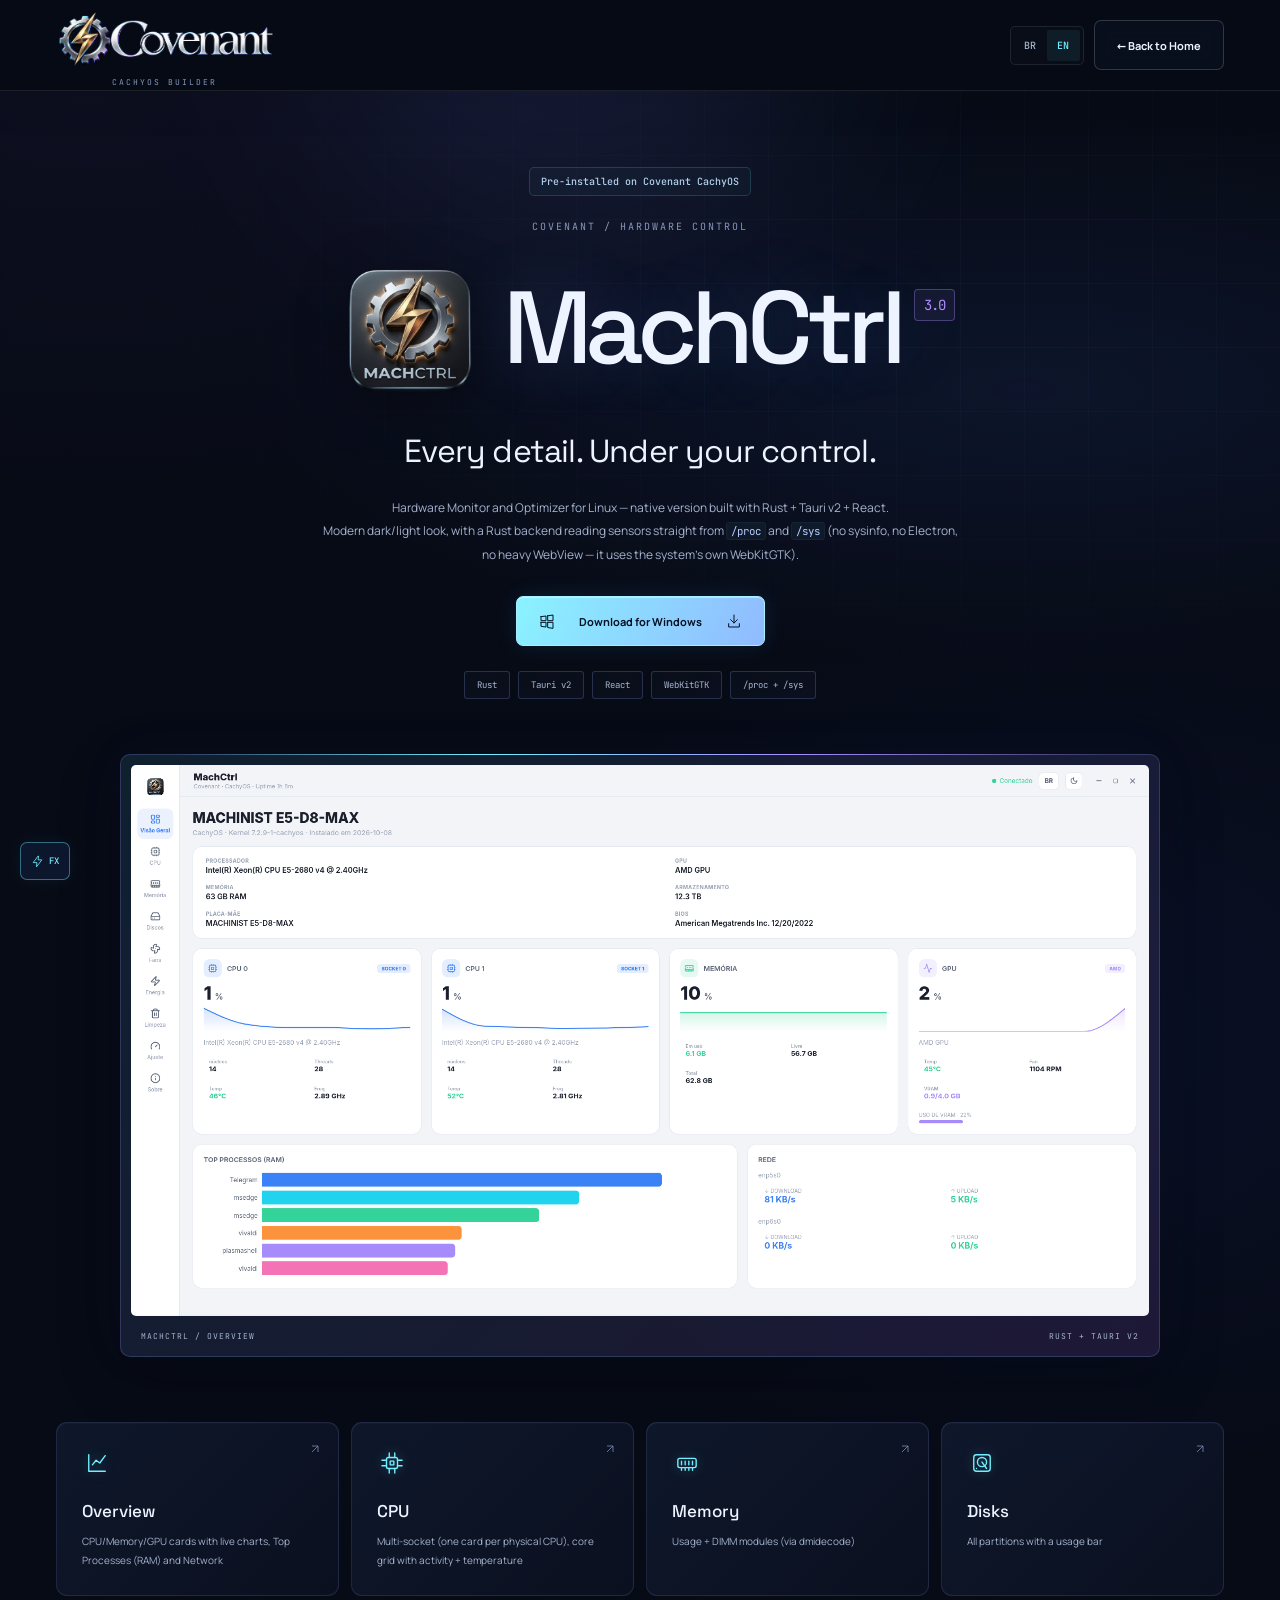
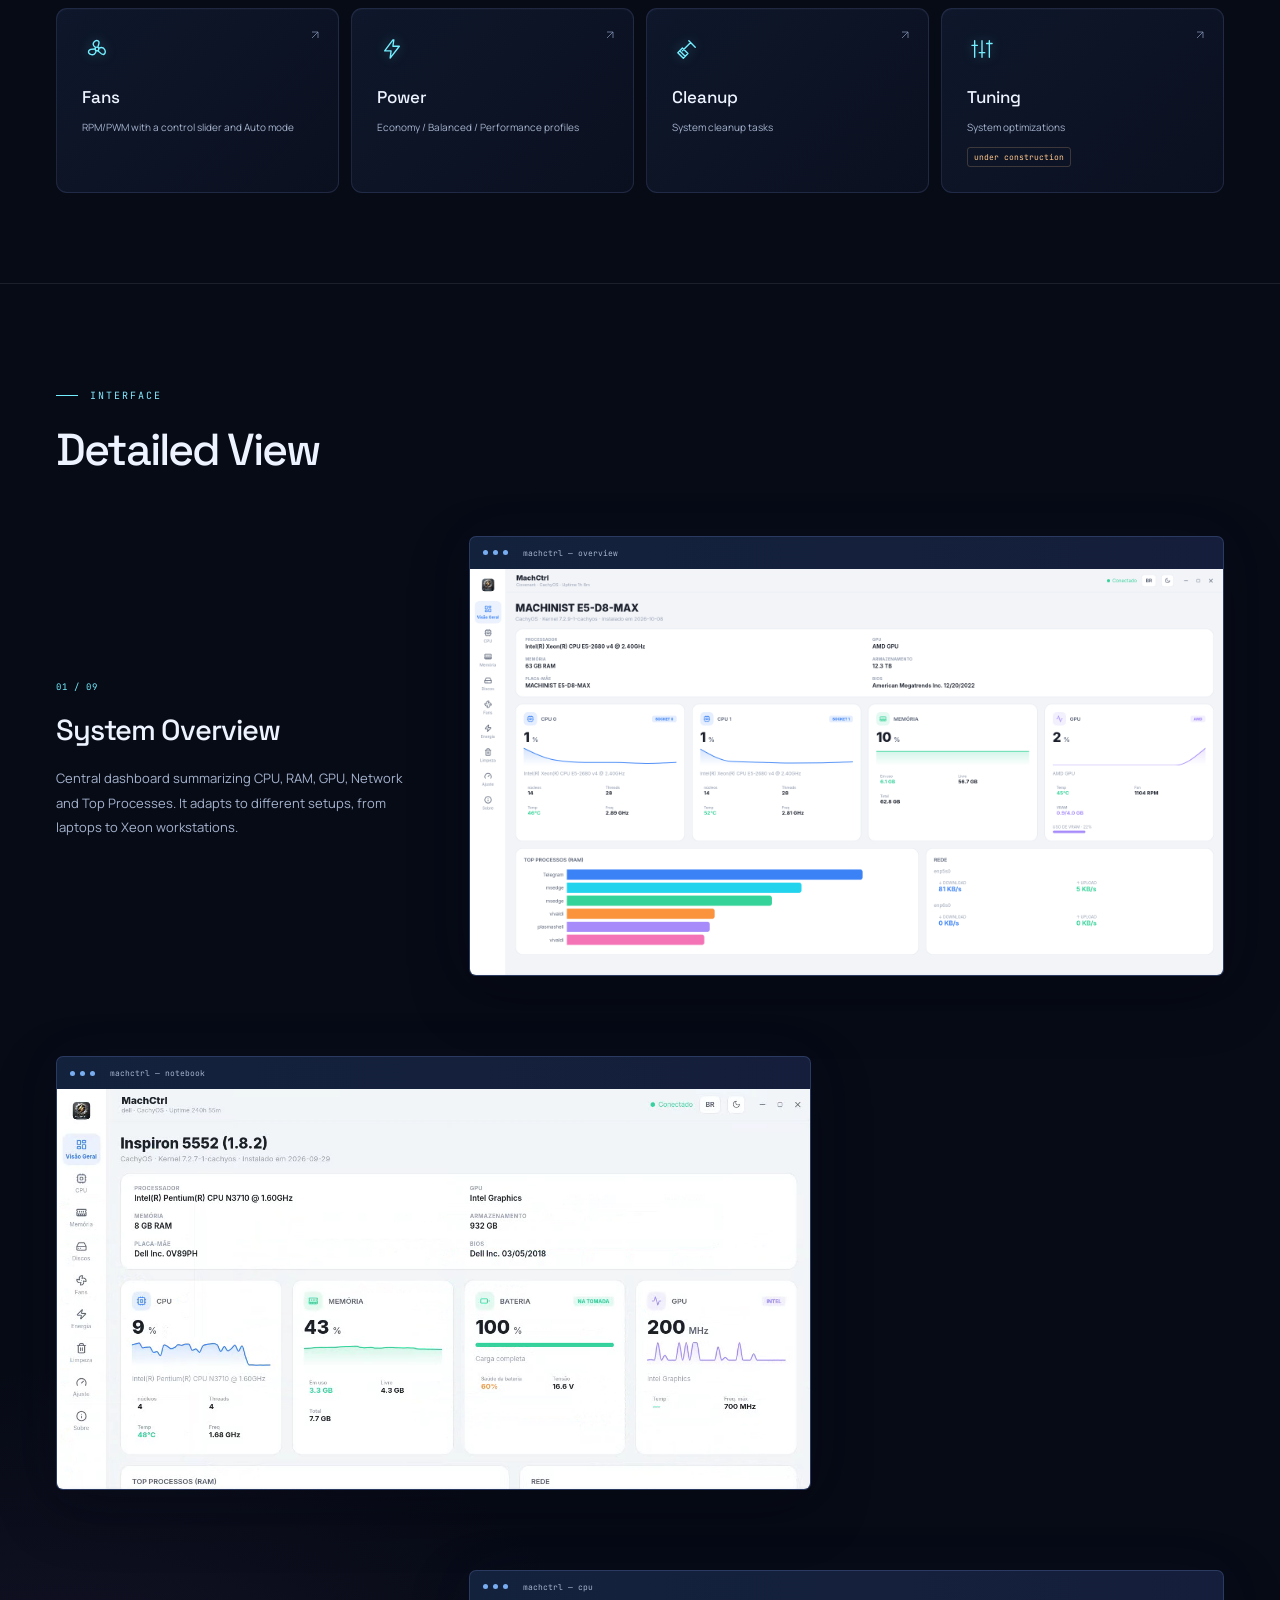
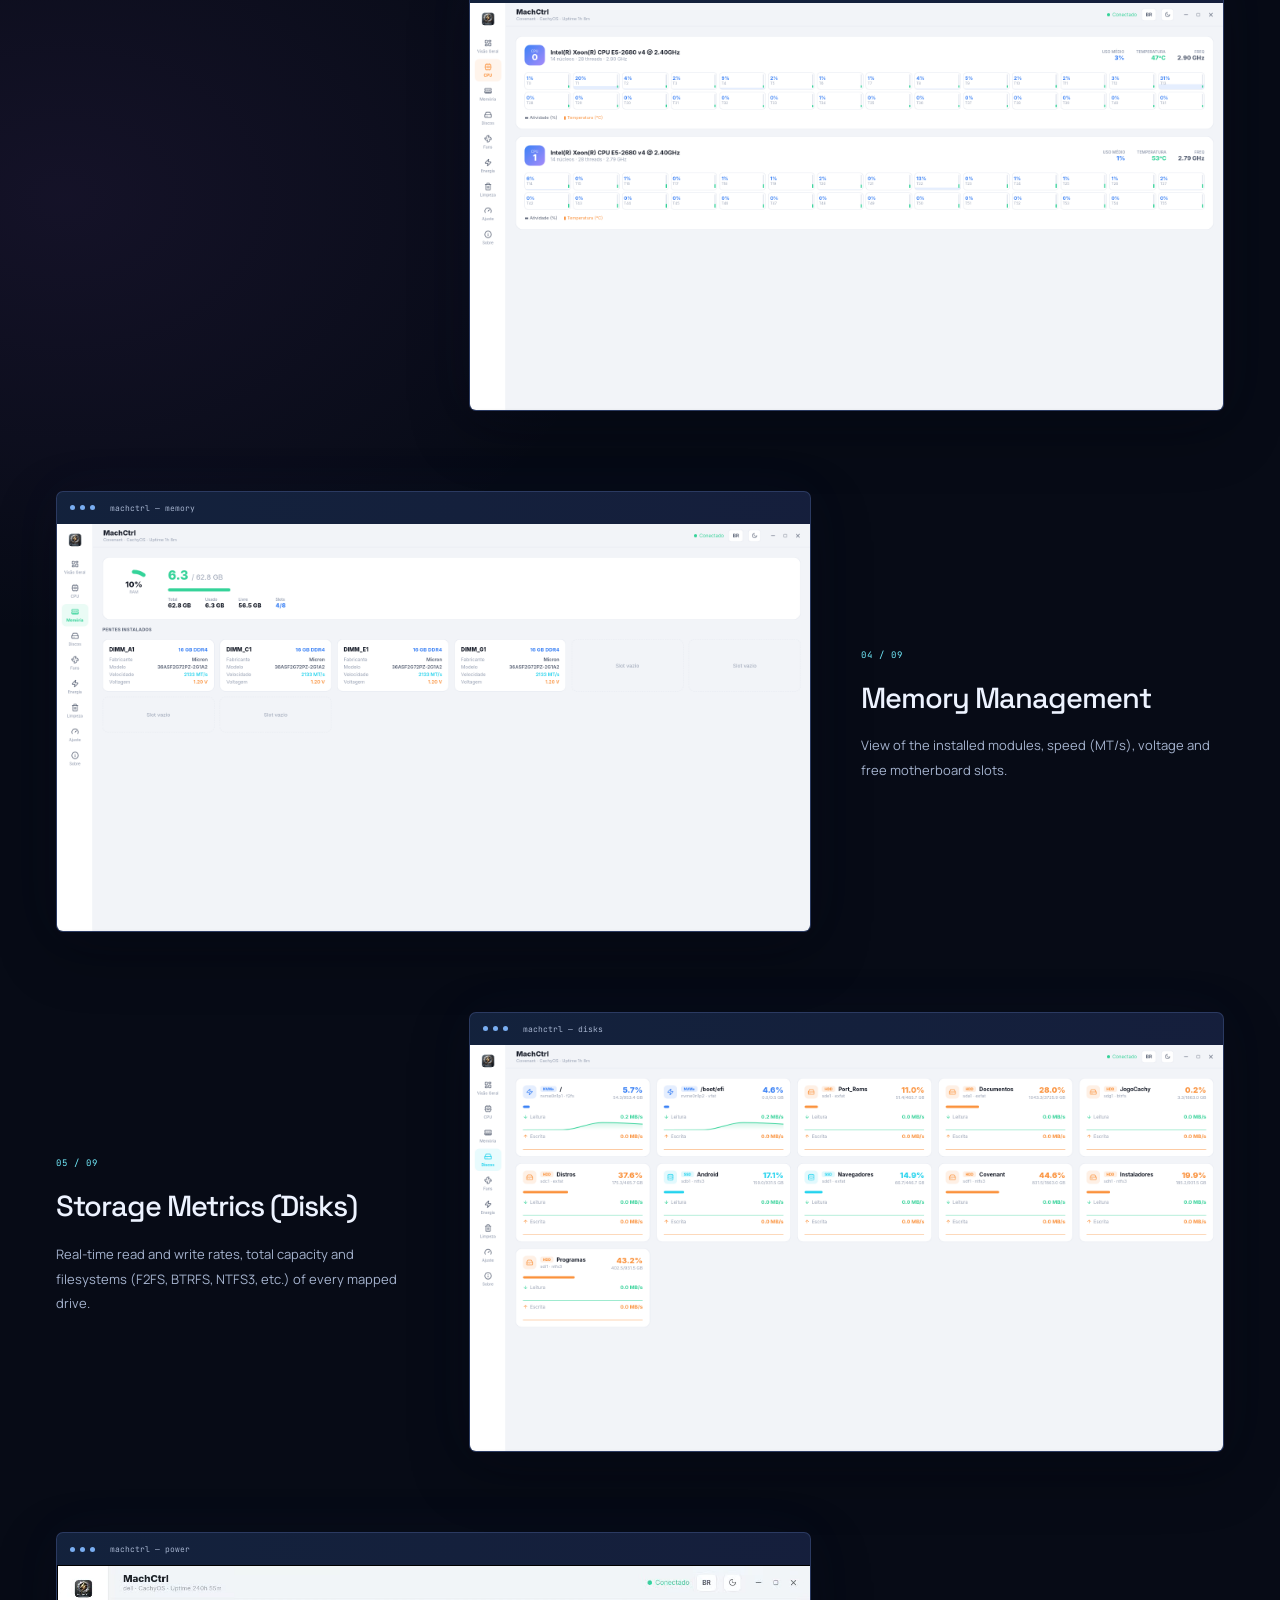
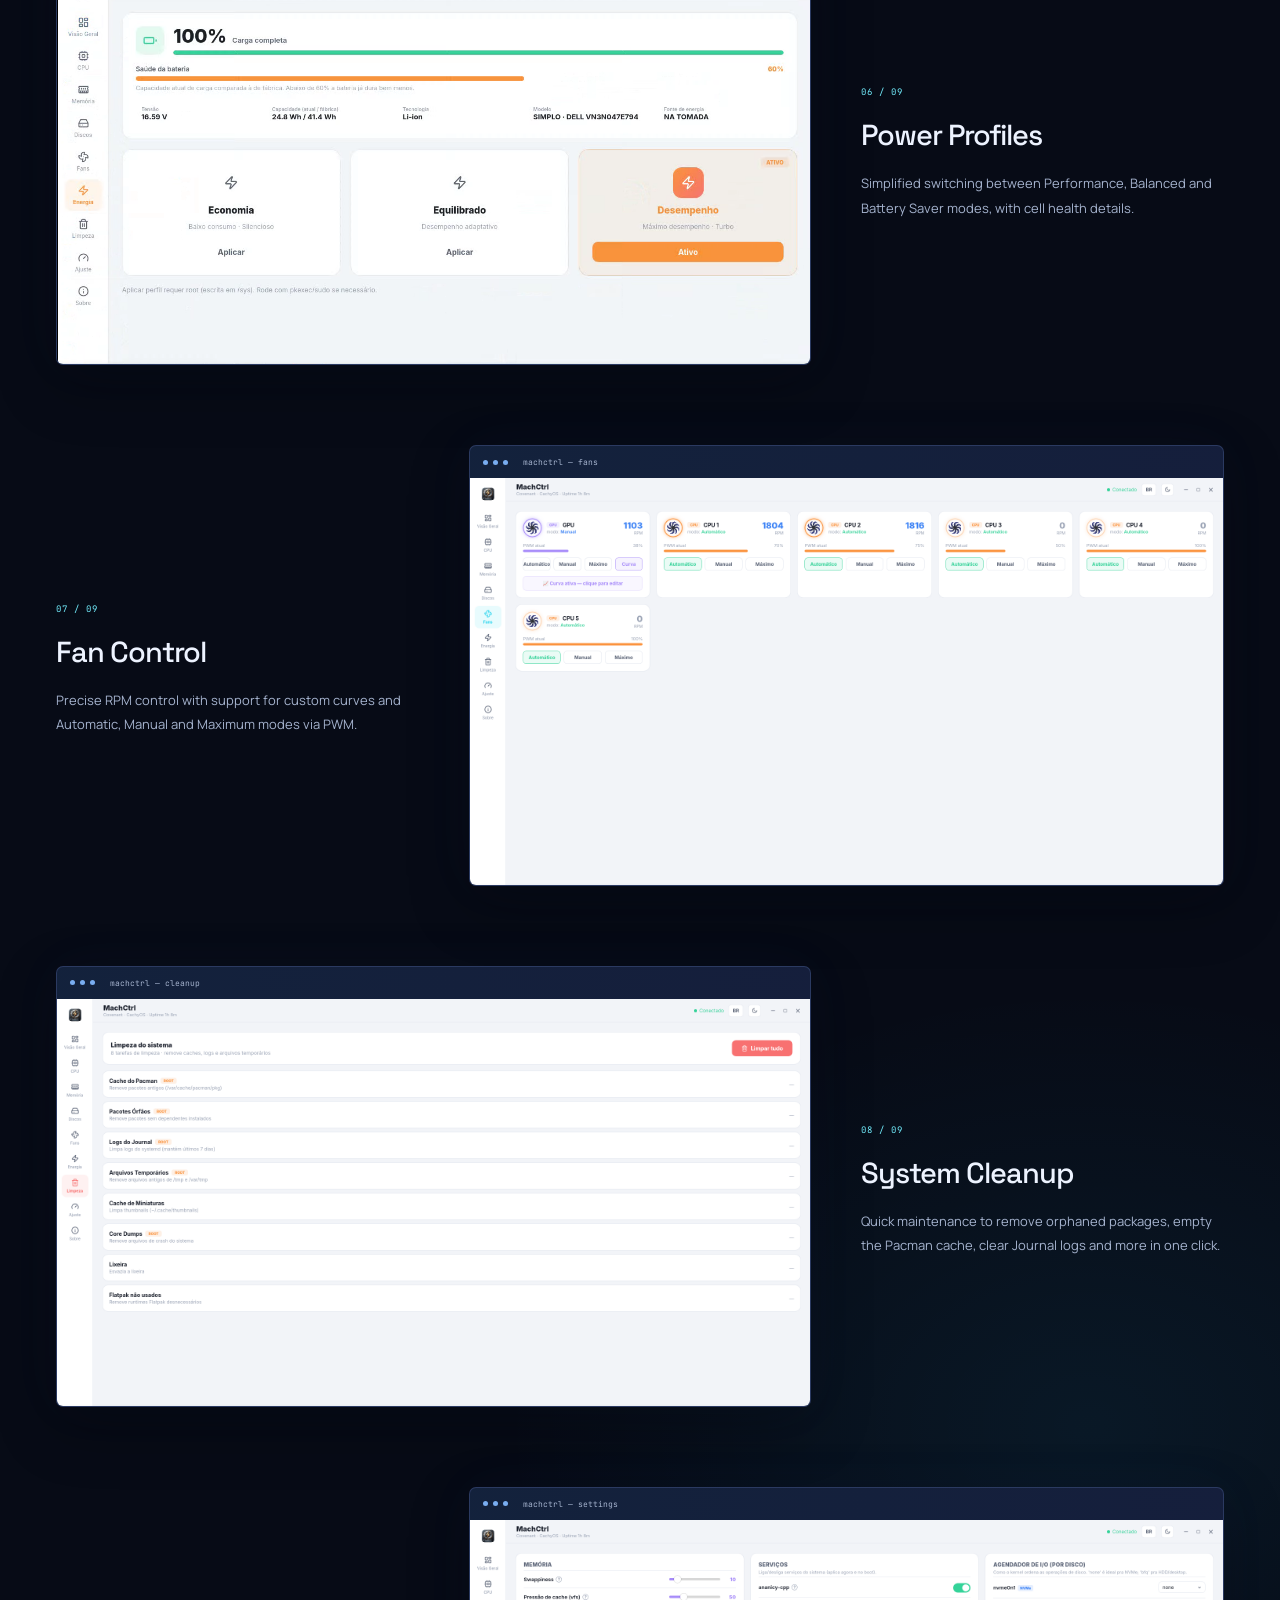
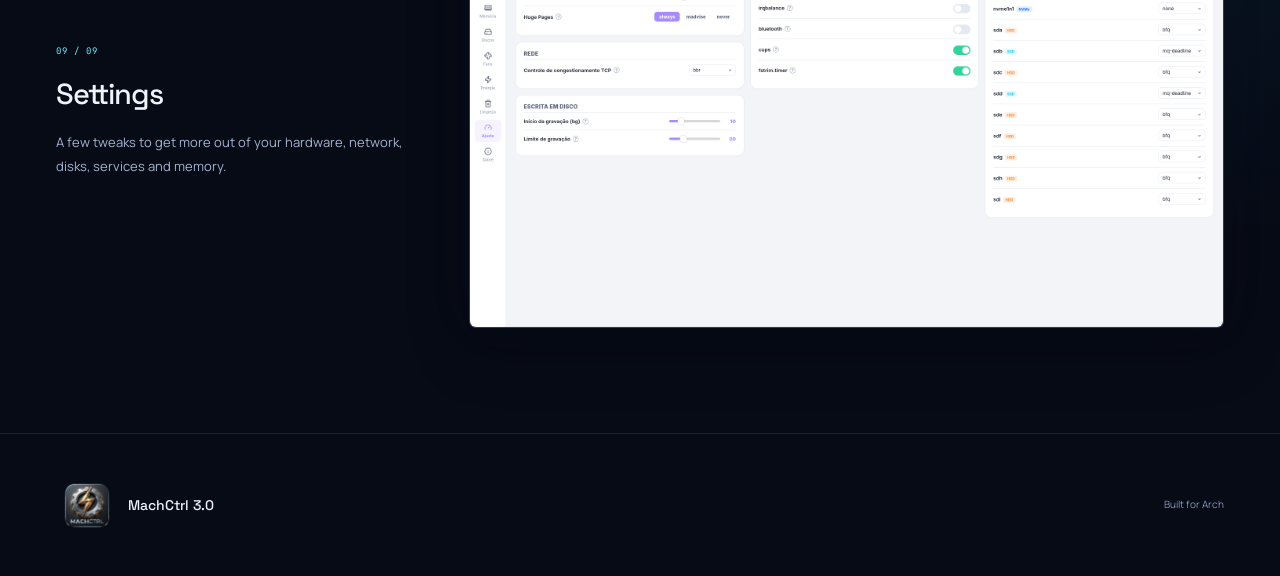
==== machctrl.html @ 0f909f15 "Update machctrl.html" ====
<!DOCTYPE html>
<html lang="pt-BR" data-fx="off">
<head>
  <meta charset="UTF-8" />
  <meta name="viewport" content="width=device-width, initial-scale=1.0" />
  <title>MachCtrl - Detalhes e Prints</title>
  <link rel="icon" type="image/png" href="images/favicon.png" />
  <meta name="theme-color" content="#070b16" />
  <link rel="preload" href="fonts/space-grotesk-latin.woff2" as="font" type="font/woff2" crossorigin />
  <link rel="stylesheet" href="design.css" />
</head>
<body class="page-machctrl">
  <div id="scrollBar"></div>

  <a class="skip-link" href="#main-content" data-i18n="d_skip">Pular para o conteúdo</a>
  <nav id="nav">
    <div class="container nav-inner">
      <a href="index.html" class="logo" aria-label="Covenant CachyOS">
        <span class="brand-name"><img src="images/covenant-machctrl-logo.png" alt="Covenant — MachCtrl" class="brand-wordmark" width="2172" height="724" /><span class="brand-sub">CACHYOS BUILDER</span></span>
      </a>
      <div class="nav-right">
        <div id="langSwitch"></div>
        <a data-i18n="m001" href="index.html" class="btn btn-ghost">← Voltar ao Início</a>
      </div>
    </div>
  </nav>

  <main id="main-content">
  <div class="ambient-mesh" aria-hidden="true"><span></span><span></span><span></span></div>
  <header class="hero">
    <div class="container">
      <div data-i18n="m002" class="badge">Pré-instalado na Covenant CachyOS</div>
      <div class="hero-kicker">COVENANT / HARDWARE CONTROL</div>
      <div class="mach-identity"><img class="mach-hero-logo" src="images/favicon.png" alt="Logo MachCtrl" width="500" height="500" fetchpriority="high" /><h1>MachCtrl<span class="version-tag">3.0</span></h1></div>
      <p class="mach-tagline" data-i18n="d_mach_tagline">Cada detalhe. Sob seu controle.</p>
      <p data-i18n="m004" class="lead">
        Monitor e Otimizador de Hardware para Linux — versão nativa com Rust + Tauri v2 + React.<br>
        Visual dark/light moderno, backend Rust lendo os sensores direto de <code>/proc</code> e <code>/sys</code>
        (sem sysinfo, sem Electron, sem WebView pesado — usa o WebKitGTK do próprio sistema).
      </p>
      <div class="mach-download">
        <a id="windows-download" class="btn btn-primary" href="https://drive.google.com/file/d/1VrSLj9UgYypho7OX537EqjlwuMsZXaGD/view?usp=sharing" target="_blank" rel="noopener noreferrer">
          <svg class="line-icon" viewBox="0 0 24 24" aria-hidden="true"><path d="M3 5.5 10.5 4.5v7H3v-6Zm10-1.3L21 3v8.5h-8V4.2ZM3 14h7.5v7L3 20v-6Zm10 0h8v9l-8-1.2V14Z"/></svg>
          <span data-i18n="m_windows_download">Download para Windows</span>
          <svg class="line-icon" viewBox="0 0 24 24" aria-hidden="true"><path d="M12 3v12m-5-5 5 5 5-5M4 16v5h16v-5"/></svg>
        </a>
      </div>
      <div class="tech-row">
        <span class="tech-chip">Rust</span>
        <span class="tech-chip">Tauri v2</span>
        <span class="tech-chip">React</span>
        <span class="tech-chip">WebKitGTK</span>
        <span class="tech-chip">/proc + /sys</span>
      </div>
    </div>
  </header>

  <div class="container mach-preview"><a href="#g1"><img src="images/Captura_de_tela_20261010_111819.png" alt="Dashboard MachCtrl: CPU, memória, GPU e processos" width="1920" height="1038" fetchpriority="high" /></a><div class="preview-caption"><span>MACHCTRL / OVERVIEW</span><span>RUST + TAURI V2</span></div></div>

  <!-- Recursos -->
  <div class="features">
    <div class="container">
      <div class="feat-grid">
        <a href="#g1" class="feat reveal-up"><span class="feat-ico">🧭</span><h3 data-i18n="m005">Visão Geral</h3><p data-i18n="m006">Cards de CPU/Memória/GPU com gráficos ao vivo, Top Processos (RAM) e Rede</p></a>
        <a href="#g3" class="feat reveal-up delay-1"><span class="feat-ico">🧠</span><h3 data-i18n="m007">CPU</h3><p data-i18n="m008">Multi-socket (um card por CPU física), grid de núcleos com atividade + temperatura</p></a>
        <a href="#g4" class="feat reveal-up delay-2"><span class="feat-ico">🧩</span><h3 data-i18n="m009">Memória</h3><p data-i18n="m010">Uso + pentes DIMM (via dmidecode)</p></a>
        <a href="#g5" class="feat reveal-up delay-3"><span class="feat-ico">💽</span><h3 data-i18n="m011">Discos</h3><p data-i18n="m012">Todas as partições com barra de uso</p></a>
        <a href="#g7" class="feat reveal-up"><span class="feat-ico">🌀</span><h3 data-i18n="m013">Fans</h3><p data-i18n="m014">RPM/PWM com slider de controle e modo Auto</p></a>
        <a href="#g6" class="feat reveal-up delay-1"><span class="feat-ico">🔋</span><h3 data-i18n="m015">Energia</h3><p data-i18n="m016">Perfis Economia / Equilibrado / Desempenho</p></a>
        <a href="#g8" class="feat reveal-up delay-2"><span class="feat-ico">🧹</span><h3 data-i18n="m017">Limpeza</h3><p data-i18n="m018">Tarefas de limpeza do sistema</p></a>
        <a href="#g9" class="feat reveal-up delay-3"><span class="feat-ico">🛠️</span><h3 data-i18n="m019">Ajuste</h3><p data-i18n="m020">Otimizações do sistema</p><span data-i18n="m021" class="soon">em construção</span></a>
      </div>
    </div>
  </div>

  <section>
    <div class="container">
      <div class="section-head">
        <div data-i18n="m022" class="section-label reveal-up">Interface</div>
        <h2 data-i18n="m023" class="section-title reveal-up delay-1">Visão Detalhada</h2>
      </div>

      <div class="gallery-grid">

        <div class="gallery-item" id="g1">
          <div class="g-text reveal-up">
            <span class="g-num">01 / 09</span>
            <h3 data-i18n="m024">Visão Geral do Sistema</h3>
            <p data-i18n="m025">Dashboard central com resumo da CPU, RAM, GPU, Rede e Top Processos. Ajusta-se perfeitamente a diferentes setups, desde notebooks até estações Xeon.</p>
          </div>
          <div class="win reveal-up delay-1" data-title="Visão Geral do Sistema">
            <div data-i18n="m026" class="win-bar"><i></i><i></i><i></i><span class="win-title">machctrl — overview</span></div>
            <div class="win-body"><img src="images/Captura_de_tela_20261010_111819.png" alt="Visão Geral - Xeon" loading="lazy" /></div>
          </div>
        </div>

        <div class="gallery-item" id="g2">
          <div class="g-text reveal-up">
            <span class="g-num">02 / 09</span>
            <h3 data-i18n="m027">Dashboard Alternativo (Notebook)</h3>
            <p data-i18n="m028">Visão geral detalhando o estado da bateria, tensão e frequências de setups mais focados em eficiência.</p>
          </div>
          <div class="win reveal-up delay-1" data-title="Dashboard Alternativo (Notebook)">
            <div data-i18n="m029" class="win-bar"><i></i><i></i><i></i><span class="win-title">machctrl — notebook</span></div>
            <div class="win-body"><img src="images/Captura_de_tela_20261010_111739.png" alt="Visão Geral - Inspiron" loading="lazy" /></div>
          </div>
        </div>

        <div class="gallery-item" id="g3">
          <div class="g-text reveal-up">
            <span class="g-num">03 / 09</span>
            <h3 data-i18n="m030">Monitoramento de CPU Avançado</h3>
            <p data-i18n="m031">Acompanhamento individual de uso, temperatura e frequência de cada thread e núcleo do processador.</p>
          </div>
          <div class="win reveal-up delay-1" data-title="Monitoramento de CPU Avançado">
            <div data-i18n="m032" class="win-bar"><i></i><i></i><i></i><span class="win-title">machctrl — cpu</span></div>
            <div class="win-body"><img src="images/Captura_de_tela_20261010_111829.png" alt="Monitoramento de CPU" loading="lazy" /></div>
          </div>
        </div>

        <div class="gallery-item" id="g4">
          <div class="g-text reveal-up">
            <span class="g-num">04 / 09</span>
            <h3 data-i18n="m033">Gestão de Memória</h3>
            <p data-i18n="m034">Visualização dos pentes instalados, velocidade (MT/s), voltagem e slots disponíveis na placa-mãe.</p>
          </div>
          <div class="win reveal-up delay-1" data-title="Gestão de Memória">
            <div data-i18n="m035" class="win-bar"><i></i><i></i><i></i><span class="win-title">machctrl — memória</span></div>
            <div class="win-body"><img src="images/Captura_de_tela_20261010_111840.png" alt="Gestão de Memória" loading="lazy" /></div>
          </div>
        </div>

        <div class="gallery-item" id="g5">
          <div class="g-text reveal-up">
            <span class="g-num">05 / 09</span>
            <h3 data-i18n="m036">Métricas de Armazenamento (Discos)</h3>
            <p data-i18n="m037">Taxa de leitura e escrita em tempo real, capacidade total e sistemas de arquivos (F2FS, BTRFS, NTFS3, etc.) de todas as unidades mapeadas.</p>
          </div>
          <div class="win reveal-up delay-1" data-title="Métricas de Armazenamento (Discos)">
            <div data-i18n="m038" class="win-bar"><i></i><i></i><i></i><span class="win-title">machctrl — discos</span></div>
            <div class="win-body"><img src="images/Captura_de_tela_20261010_111849.png" alt="Métricas de Discos" loading="lazy" /></div>
          </div>
        </div>

        <div class="gallery-item" id="g6">
          <div class="g-text reveal-up">
            <span class="g-num">06 / 09</span>
            <h3 data-i18n="m039">Perfis de Energia</h3>
            <p data-i18n="m040">Ajuste simplificado para os modos de Desempenho, Equilibrado e Economia de Bateria com detalhamento de saúde das células.</p>
          </div>
          <div class="win reveal-up delay-1" data-title="Perfis de Energia">
            <div data-i18n="m041" class="win-bar"><i></i><i></i><i></i><span class="win-title">machctrl — energia</span></div>
            <div class="win-body"><img src="images/Captura_de_tela_20261010_111756.png" alt="Perfis de Energia" loading="lazy" /></div>
          </div>
        </div>

        <div class="gallery-item" id="g7">
          <div class="g-text reveal-up">
            <span class="g-num">07 / 09</span>
            <h3 data-i18n="m042">Controle de Ventoinhas (Fans)</h3>
            <p data-i18n="m043">Controle preciso de RPM com suporte a curvas customizadas e modos Automático, Manual e Máximo via PWM.</p>
          </div>
          <div class="win reveal-up delay-1" data-title="Controle de Ventoinhas (Fans)">
            <div data-i18n="m044" class="win-bar"><i></i><i></i><i></i><span class="win-title">machctrl — fans</span></div>
            <div class="win-body"><img src="images/Captura_de_tela_20261010_111856.png" alt="Controle de Ventoinhas" loading="lazy" /></div>
          </div>
        </div>

        <div class="gallery-item" id="g8">
          <div class="g-text reveal-up">
            <span class="g-num">08 / 09</span>
            <h3 data-i18n="m045">Limpeza do Sistema</h3>
            <p data-i18n="m046">Manutenção ágil para remover pacotes órfãos, esvaziar cache do Pacman, limpar logs do Journal e muito mais em um clique.</p>
          </div>
          <div class="win reveal-up delay-1" data-title="Limpeza do Sistema">
            <div data-i18n="m047" class="win-bar"><i></i><i></i><i></i><span class="win-title">machctrl — limpeza</span></div>
            <div class="win-body"><img src="images/Captura_de_tela_20261010_111907.png" alt="Limpeza do Sistema" loading="lazy" /></div>
          </div>
        </div>

        <div class="gallery-item" id="g9">
          <div class="g-text reveal-up">
            <span class="g-num">09 / 09</span>
            <h3 data-i18n="m048">Ajustes</h3>
            <p data-i18n="m049">Alguns ajustes para melhor aproveitar seu hardware, rede, discos, serviços e memoria.</p>
          </div>
          <div class="win reveal-up delay-1" data-title="Ajustes">
            <div data-i18n="m050" class="win-bar"><i></i><i></i><i></i><span class="win-title">machctrl — ajustes</span></div>
            <div class="win-body"><img src="images/Captura_de_tela_20261010_111914.png" alt="Ajustes" loading="lazy" /></div>
          </div>
        </div>

      </div>
    </div>
  </section>

  </main>
  <footer>
    <div class="container">
      <a class="footer-brand footer-machctrl" href="machctrl.html"><img src="images/favicon.png" alt="Logo MachCtrl" width="500" height="500" loading="lazy" /><span>MachCtrl 3.0</span></a>
      <span data-i18n="m052">Desenvolvido para Arch</span>
    </div>
  </footer>

  <!-- Lightbox -->
  <div id="lightbox" role="dialog" aria-modal="true" aria-label="Imagem ampliada">
    <button class="lb-btn" id="lbClose" aria-label="Fechar">✕</button>
    <button class="lb-btn" id="lbPrev" aria-label="Anterior">‹</button>
    <img id="lbImg" alt="" />
    <button class="lb-btn" id="lbNext" aria-label="Próxima">›</button>
    <div id="lbCap"></div>
  </div>

  <button id="toTop" aria-label="Voltar ao topo">↑</button>

  <script src="i18n.js"></script>
  <button class="fx-toggle" id="fxToggle" type="button" aria-pressed="false" aria-label="Efeitos visuais" title="Efeitos visuais"><svg viewBox="0 0 24 24" aria-hidden="true"><path d="m13 2-9 12h7l-1 8L20 9h-7l1-7Z"/></svg><span>FX</span></button>
  <script src="site.js"></script>
  <script src="effects.js"></script>
</body>
</html>
---- design.css ----
/* Covenant — a shared visual system for the builder and MachCtrl.
   Fonts are served locally under the SIL Open Font License (see fonts/). */
@font-face { font-family: 'Manrope'; font-style: normal; font-weight: 200 800; font-display: swap; src: url('fonts/manrope-latin.woff2') format('woff2'); }
@font-face { font-family: 'Space Grotesk'; font-style: normal; font-weight: 300 700; font-display: swap; src: url('fonts/space-grotesk-latin.woff2') format('woff2'); }
@font-face { font-family: 'JetBrains Mono'; font-style: normal; font-weight: 100 800; font-display: swap; src: url('fonts/jetbrains-mono-latin.woff2') format('woff2'); }
:root {
  color-scheme: dark;
  --bg: #070b16;
  --bg-elevated: #10182c;
  --bg-card: #10182b;
  --bg-card-hover: #17223b;
  --text: #edf3ff;
  --text-muted: #a5b3ce;
  --text-dim: #8496b9;
  --border: #ffffff16;
  --border-strong: #ffffff2b;
  --accent: #73efff;
  --accent-2: #73efff;
  --accent-soft: #73efff10;
  --cyan: #b49aff;
  --green: #73efff;
  --red: #ff9bc9;
  --orange: #ffc58a;
  --font: 'Manrope', system-ui, -apple-system, sans-serif;
  --display: 'Space Grotesk', var(--font);
  --mono: 'JetBrains Mono', ui-monospace, monospace;
  --ease: cubic-bezier(.2,.7,.2,1);
}
*, *::before, *::after { box-sizing: border-box; }
* { margin: 0; padding: 0; }
[hidden] { display: none !important; }
html { scroll-behavior: smooth; scroll-padding-top: 110px; scrollbar-color: #3a5a88 var(--bg); }
body { background: var(--bg); color: var(--text); font: 400 15px/1.7 var(--font); -webkit-font-smoothing: antialiased; }
::selection { background: var(--accent); color: var(--bg); }
a { color: inherit; }
button { font: inherit; cursor: pointer; }
button, a { -webkit-tap-highlight-color: transparent; }
button:focus-visible, a:focus-visible, [tabindex]:focus-visible { outline: 2px solid var(--accent); outline-offset: 6px; }
img { max-width: 100%; height: auto; }
.container { width: min(1280px, calc(100% - 112px)); margin-inline: auto; }
.skip-link { position: fixed; top: -100px; left: 20px; z-index: 500; padding: 12px 22px; background: var(--accent); color: var(--bg); border-radius: 6px; }
.skip-link:focus { top: 14px; }
#scrollBar { position: fixed; inset: 0 0 auto; height: 2px; background: var(--accent); z-index: 400; transform: scaleX(0); transform-origin: left; }
nav { position: sticky; top: 0; z-index: 200; background: #070b16ed; backdrop-filter: blur(20px); border-bottom: 1px solid var(--border); }
.nav-inner { height: 90px; display: flex; align-items: center; justify-content: space-between; gap: 25px; }
.logo { display: inline-flex; align-items: center; gap: 12px; text-decoration: none; flex-shrink: 0; }
.brand-name { display: block; width: 220px; line-height: 1; }
.brand-wordmark { display: block; width: 100%; height: auto; }
.brand-sub { display: block; font-family: var(--mono); font-size: 8px; color: var(--text-dim); letter-spacing: 2px; margin-top: 1px; padding-left: 56px; }
.nav-links { display: flex; list-style: none; align-items: center; gap: 24px; }
.nav-links a { color: var(--text-muted); font-size: 12px; font-weight: 600; text-decoration: none; transition: color .2s; }
.nav-links a:hover, .nav-links a.active { color: var(--accent); }
.nav-right { display: flex; gap: 18px; align-items: center; }
.nav-toggle { display: none; width: 42px; height: 42px; background: none; color: var(--text); border: 1px solid var(--border-strong); border-radius: 5px; }
/* Higher specificity keeps the language switch consistent with the shared theme. */
#langSwitch .lang { background: #ffffff04; border: 1px solid var(--border); border-radius: 5px; padding: 3px; backdrop-filter: none; }
#langSwitch .lang button { padding: 9px 10px; font: 500 10px var(--mono); border-radius: 3px; letter-spacing: .05em; color: var(--text-muted); }
#langSwitch .lang button[aria-pressed=true] { color: var(--accent); }
#langSwitch .lang-glider { border-radius: 2px; background: #73efff12; box-shadow: none; }
.hero { position: relative; overflow: hidden; padding: 64px 0 0; }
.hero-layout { display: grid; grid-template-columns: 1.1fr 1fr; gap: 20px; align-items: center; }
.hero-copy { position: relative; z-index: 2; padding-bottom: 40px; }
.hero-kicker { display: flex; align-items: center; gap: 12px; color: var(--text-dim); font: 400 10px var(--mono); letter-spacing: 2px; margin-bottom: 26px; }
.kicker-line { height: 1px; width: 29px; background: var(--accent); }
.badge { display: inline-flex; align-items: center; gap: 8px; color: var(--text-muted); font: 500 10px var(--mono); margin-bottom: 24px; }
.badge-dot, .micro-dot { display: inline-block; width: 5px; height: 5px; background: var(--accent); border-radius: 50%; flex-shrink: 0; }
.hero h1 { font: 500 clamp(54px, 5.9vw, 86px)/1.035 var(--display); letter-spacing: -.065em; margin-bottom: 30px; }
.hero h1 span { color: var(--accent); }
.hero .lead { font-size: 13px; line-height: 1.95; color: var(--text-muted); max-width: 430px; margin-bottom: 30px; }
.hero .lead strong { font-weight: 500; }
.hero-actions { display: flex; gap: 12px; flex-wrap: wrap; }
.btn { display: inline-flex; align-items: center; justify-content: center; gap: 24px; min-height: 50px; padding: 13px 22px; border-radius: 5px; border: 1px solid transparent; font: 700 11px var(--font); text-decoration: none; transition: background .2s, border-color .2s, transform .2s; }
.btn:hover { transform: translateY(-2px); }
.btn-primary { color: #06182d; background: var(--accent); }
.btn-primary:hover { background: #b2f6ff; box-shadow: 0 6px 24px #73efff14; }
.btn-primary span, .btn-ghost span { font: 400 19px var(--font); }
.hero-actions .btn .line-icon { width: 15px; height: 15px; }
.btn-ghost { border-color: var(--border-strong); background: transparent; color: var(--text); }
.btn-ghost:hover { background: #ffffff08; border-color: var(--text-dim); }
.hero-footnote { margin-top: 25px; display: flex; align-items: center; gap: 8px; color: var(--text-dim); font-size: 10px; }
.hero-footnote .micro-dot { background: var(--text-dim); width: 3px; height: 3px; }
.hero-bottom { display: flex; align-items: center; justify-content: space-between; margin-top: 44px; padding-block: 25px; border-top: 1px solid var(--border); font-size: 10px; color: var(--text-dim); }
.hero-bottom > a { font-size: 23px; color: var(--text); text-decoration: none; transition: transform .2s; }
.hero-bottom > a:hover { transform: translateY(4px); }
.hero-platforms { font: 400 10px var(--mono); letter-spacing: 1.5px; }
.hero-platforms span { color: var(--accent); padding: 0 16px; }
/* A layered, isometric system core, drawn entirely with CSS. */
.hero-art { position: relative; min-width: 0; align-self: stretch; display: flex; flex-direction: column; justify-content: center; }
.hero-art::before { content: ''; position: absolute; inset: 0 -60px; background: radial-gradient(ellipse at 50% 48%, #73b6ff12, transparent 64%); pointer-events: none; }
.art-meta, .art-bottom { display: flex; justify-content: space-between; align-items: center; font: 400 8px var(--mono); color: var(--text-dim); letter-spacing: 1px; padding: 0 30px; }
.art-meta { margin-top: 30px; }
.core-scene { position: relative; width: 100%; aspect-ratio: 1.12; max-height: 470px; }
.orbit { position: absolute; border: 1px solid #73efff14; border-radius: 50%; top: 50%; left: 50%; transform: translate(-50%, -50%) rotate(-25deg); }
.orbit-outer { width: 94%; aspect-ratio: 1; border-style: dashed; }
.orbit-inner { width: 77%; aspect-ratio: 1; border-color: #73efff20; }
.orbit-inner::after { content: ''; position: absolute; width: 6px; height: 6px; background: var(--accent); border-radius: 50%; top: 14%; right: 14%; box-shadow: 0 0 18px #73efff77; }
.orbit-cross { position: absolute; top: 50%; left: 50%; background: #73efff0b; }
.cross-one { width: 110%; height: 1px; transform: translate(-50%, -50%) rotate(-30deg); }
.cross-two { width: 1px; height: 110%; transform: translate(-50%, -50%) rotate(-30deg); }
.core-stack { position: absolute; width: 240px; height: 240px; left: 50%; top: 47%; transform: translate(-50%, -50%); animation: core-float 8s ease-in-out infinite; }
.core-layer { position: absolute; inset: 0; transform: rotateX(55deg) rotateZ(-42deg); border-radius: 34px; border: 1px solid #73efff55; }
.layer-bottom { top: 88px; bottom: -88px; background: linear-gradient(135deg, #213f70, #0c1936); box-shadow: -10px 14px 0 #060b1c, -11px 15px 0 #5c6cf066, -24px 38px 60px #0009; }
.layer-middle { top: 43px; bottom: -43px; background: linear-gradient(130deg, #727de388, #102444cc); box-shadow: -5px 9px 0 #1a2358; }
.layer-top { display: grid; place-items: center; background: linear-gradient(130deg, #9befff, #577fe5 53%, #434080); border: 1px solid #cefbff; box-shadow: inset 0 0 0 10px #172d610d, inset 0 0 0 11px #e4c8ff33, -3px 6px 0 #4874bf, -5px 9px 0 #2b286d, 0 0 55px #6fd7ff22; }
.layer-top::before, .layer-top::after { content: ''; position: absolute; inset: 24px; border: 1px solid #285ac544; border-radius: 20px; }
.layer-top::after { inset: 31px; border-style: dashed; opacity: .45; }
.art-tag { position: absolute; display: flex; gap: 9px; align-items: center; padding: 9px 12px; border: 1px solid var(--border-strong); background: #10172eed; border-radius: 4px; font: 400 8px var(--mono); letter-spacing: .4px; box-shadow: 0 8px 20px #0003; }
.tag-top { top: 16%; left: 4%; }
.tag-bottom { right: 0; bottom: 15%; }
.tag-bottom span { color: var(--accent); font-size: 18px; margin-left: 15px; }
.coordinate { position: absolute; font: 400 7px var(--mono); color: #8b9dbf; letter-spacing: 1px; }
.coord-left { bottom: 24%; left: 0; }
.coord-right { top: 29%; right: 0; }
.art-bottom { margin-bottom: 35px; }
.signal { display: flex; align-items: end; gap: 3px; height: 14px; }
.signal i { width: 2px; background: #73efff77; height: 5px; }
.signal i:nth-child(3n) { height: 14px; }
.signal i:nth-child(2n) { height: 9px; }
@keyframes core-float { 0%,100% { transform: translate(-50%, -50%); } 50% { transform: translate(-50%, calc(-50% - 10px)); } }
/* Compact editorial statistics. */
.stats { background: #73efff04; border-block: 1px solid var(--border); }
.stats-grid { display: grid; grid-template-columns: repeat(4, minmax(0, 1fr)); }
.stat { padding: 36px 26px; border-right: 1px solid var(--border); }
.stat:first-child { border-left: 1px solid var(--border); }
.stat-num { font: 400 40px/1.2 var(--display); letter-spacing: -2px; margin-bottom: 8px; }
.stat-label { font-size: 10px; color: var(--text-muted); }
section { padding: 105px 0; border-bottom: 1px solid var(--border); }
.section-label { display: flex; align-items: center; gap: 12px; font: 400 10px var(--mono); text-transform: uppercase; letter-spacing: 2px; color: var(--accent); margin-bottom: 22px; }
.section-label::before { content: ''; width: 22px; height: 1px; background: var(--accent); }
.section-label[data-section]::before { content: attr(data-section); width: auto; height: auto; background: none; font-size: 10px; color: var(--text-dim); border: 1px solid var(--border-strong); padding: 4px 7px; letter-spacing: 0; }
.section-title { font: 500 clamp(30px, 3.5vw, 48px)/1.15 var(--display); letter-spacing: -.045em; margin-bottom: 20px; }
.section-desc { color: var(--text-muted); font-size: 13px; max-width: 580px; line-height: 1.9; margin-bottom: 40px; }
.showcase { background: #0c1325; }
.showcase-layout { display: grid; grid-template-columns: .85fr 1.15fr; gap: 70px; align-items: center; }
.showcase .section-title { font-size: clamp(30px, 3vw, 40px); }
.showcase .section-desc { margin-bottom: 30px; }
.film-caption { display: inline-flex; align-items: center; gap: 9px; color: var(--text-dim); font: 400 8px var(--mono); letter-spacing: 1px; }
.hero-video-wrap { border: 1px solid var(--border-strong); padding: 5px; background: #050919; border-radius: 8px; box-shadow: 0 20px 50px #0003; overflow: hidden; }
.video-toolbar { display: flex; justify-content: space-between; padding: 11px 12px 15px; font: 400 8px var(--mono); color: var(--text-dim); letter-spacing: 1px; }
.hero-video { aspect-ratio: 16/9; background: #0c1325; border-radius: 3px; overflow: hidden; }
.hero-video iframe { width: 100%; height: 100%; border: 0; }
.video-poster { height: 100%; position: relative; display: flex; align-items: center; justify-content: center; flex-direction: column; text-decoration: none; background: #0f1933; overflow: hidden; }
.poster-backdrop { position: absolute; inset: 0; width: 100%; height: 100%; object-fit: cover; filter: grayscale(1); opacity: .07; transition: opacity .4s, transform .6s var(--ease); }
.video-poster:hover .poster-backdrop { opacity: .12; transform: scale(1.03); }
.play-ring { display: grid; place-items: center; width: 54px; height: 54px; border: 1px solid #73efff88; border-radius: 50%; margin-bottom: 20px; background: #73efff0a; position: relative; transition: background .2s; }
.play-ring svg { width: 21px; height: 21px; fill: var(--accent); margin-left: -2px; }
.video-poster:hover .play-ring { background: #73efff22; }
.poster-title { font: 500 clamp(25px, 3vw, 42px)/1 var(--display); letter-spacing: -2px; position: relative; text-align: center; }
.poster-title span { display: block; font: 400 8px var(--mono); letter-spacing: 4px; color: var(--accent); margin-top: 12px; }
.poster-caption { position: absolute; bottom: 20px; color: var(--text-muted); font-size: 9px; }
.grid { display: grid; gap: 20px; }
.grid-2 { grid-template-columns: repeat(2, minmax(0,1fr)); }
.grid-3 { grid-template-columns: repeat(3, minmax(0,1fr)); }
.card { position: relative; padding: 32px; border: 1px solid var(--border); background: var(--bg-card); border-radius: 8px; transition: border-color .25s, background .25s; min-width: 0; }
.card:hover { border-color: #73efff40; background: var(--bg-card-hover); }
.card h3 { font: 500 20px/1.4 var(--display); letter-spacing: -.5px; margin-bottom: 12px; }
.card p { font-size: 12px; color: var(--text-muted); line-height: 1.9; overflow-wrap: anywhere; }
.card-icon { display: grid; place-items: center; width: 40px; height: 40px; border: 1px solid #73efff22; border-radius: 7px; font-size: 17px; margin-bottom: 25px; color: var(--accent); background: var(--accent-soft); }
.product-card { overflow: hidden; }
.code-label { color: var(--text-muted); text-transform: uppercase; letter-spacing: 1.3px; font: 400 9px var(--mono); margin-bottom: 12px; }
.docs-checksum { margin-bottom: 28px; }
.docs-audit { margin-top: 28px; }
.docs-checksum .code-label, .docs-audit .code-label { line-height: 1.8; }
.docs-packages > strong { display: block; margin-bottom: 8px; }
.code-block { position: relative; border: 1px solid var(--border); border-radius: 6px; background: #060c1b; overflow: hidden; }
.code-head { display: flex; align-items: center; gap: 5px; padding: 12px 18px; border-bottom: 1px solid var(--border); background: #ffffff02; }
.code-head::after { content: 'terminal'; margin-left: auto; font: 400 8px var(--mono); color: var(--text-dim); }
.code-head i { width: 5px; height: 5px; border-radius: 50%; background: #435b85; }
.code-head i:first-child { background: #73efff; }
.code-body { padding: 24px; padding-right: 85px; overflow-x: auto; font: 400 12px/1.8 var(--mono); }
.code-body code { white-space: pre; }
.code-cmd { color: var(--accent); }
.code-cmd::before { content: '$ '; color: var(--text-dim); }
.code-flag { color: #ffbcdf; }
.code-path { color: #87d9ff; }
.copy-btn { position: absolute; right: 12px; top: 49px; border: 1px solid var(--border-strong); background: #16233f; color: var(--text-muted); padding: 6px 10px; font-size: 9px; border-radius: 3px; }
.copy-btn:hover, .copy-btn.ok { color: var(--accent); border-color: #73efff55; }
.note { margin-top: 28px; padding: 22px 26px; border: 1px solid #73efff19; border-left: 2px solid #73efff88; border-radius: 0 6px 6px 0; background: #73efff06; color: var(--text-muted); font-size: 12px; line-height: 1.9; }
.note strong { color: var(--text); }
#build { background: #0b1122; }
.steps { display: grid; grid-template-columns: repeat(3, minmax(0,1fr)); gap: 1px; border: 1px solid var(--border); background: var(--border); border-radius: 8px; overflow: hidden; }
.steps-fill { display: none; }
.step { display: flex; flex-direction: column; gap: 32px; padding: 30px; background: #0b1122; transition: background .25s; }
.step:hover { background: #101b36; }
.step-num { font: 400 12px var(--mono); color: var(--accent); }
.step-num::before { content: '0'; }
.step h4 { font: 500 18px/1.4 var(--display); letter-spacing: -.5px; margin-bottom: 10px; }
.step p { color: var(--text-muted); font-size: 11px; line-height: 1.9; overflow-wrap: anywhere; }
.step code, p code, .section-desc code, .opt-list code { font: 400 .9em/1.7 var(--mono); background: #73efff0c; border: 1px solid #73efff0c; border-radius: 3px; padding: 1px 4px; color: #b8ccff; overflow-wrap: anywhere; }
.opt-tabs { display: flex; flex-wrap: wrap; gap: 5px; border-bottom: 1px solid var(--border); padding-bottom: 16px; margin-bottom: 28px; }
.opt-tab { border: 1px solid transparent; padding: 11px 17px; border-radius: 4px; color: var(--text-muted); background: transparent; font-size: 11px; transition: color .2s, background .2s; }
.opt-tab:hover { color: var(--text); background: #ffffff06; }
.opt-tab.active { background: var(--accent); color: #0b1b36; font-weight: 700; }
.opt-panel { display: block; margin-bottom: 20px; }
.tabs-ready ~ .opt-panel { display: none; }
.tabs-ready ~ .opt-panel.active { display: block; }
.opt-list { list-style: none; border: 1px solid var(--border); border-radius: 6px; overflow: hidden; }
.opt-list li { display: flex; align-items: baseline; gap: 20px; padding: 20px 24px; color: var(--text-muted); font-size: 12px; line-height: 2; border-bottom: 1px solid var(--border); overflow-wrap: anywhere; }
.opt-list li:last-child { border: 0; }
.opt-list li::before { content: ''; flex-shrink: 0; }
.opt-list strong { color: var(--text); font-weight: 600; }
.status-box { position: relative; border: 1px solid #73efff33; border-radius: 8px; padding: 56px; background: radial-gradient(ellipse at right bottom, #73efff10, transparent 75%), #10172e; }
.status-box::before { content: 'COVENANT / ALWAYS EVOLVING'; display: block; margin-bottom: 20px; color: var(--accent); font: 400 9px var(--mono); letter-spacing: 1.5px; }
.status-box h3 { font: 500 30px/1.25 var(--display); letter-spacing: -1px; margin-bottom: 18px; }
.status-box p { max-width: 720px; color: var(--text-muted); font-size: 12px; line-height: 2; }
footer { padding: 40px 0; color: var(--text-dim); font-size: 10px; }
footer .container { display: flex; align-items: center; justify-content: space-between; gap: 20px; }
footer br { display: none; }
.foot-brand { font: 500 14px var(--display); color: var(--text); }
#toTop { position: fixed; right: 24px; bottom: 24px; z-index: 190; width: 43px; height: 43px; border: 1px solid var(--border-strong); border-radius: 5px; background: #15213eed; color: var(--accent); opacity: 0; visibility: hidden; transform: translateY(10px); transition: opacity .2s, transform .2s; }
#toTop.show { opacity: 1; visibility: visible; transform: none; }
/* Content is visible without JavaScript; only opt into reveals once initialized. */
.motion-ready .reveal-up { opacity: 0; transform: translateY(16px); transition: opacity .6s var(--ease), transform .6s var(--ease); }
.motion-ready .reveal-up.visible { opacity: 1; transform: none; }
.motion-ready .delay-1 { transition-delay: 50ms; }
.motion-ready .delay-2 { transition-delay: 100ms; }
.motion-ready .delay-3 { transition-delay: 150ms; }
/* MachCtrl — the same identity, with the actual product in focus. */
.page-machctrl .hero { text-align: center; padding: 76px 0 55px; }
.page-machctrl .hero-kicker { justify-content: center; margin: 0 0 20px; }
.page-machctrl .hero h1 { font-size: clamp(60px, 8vw, 110px); margin-bottom: 14px; }
.version-tag { font: 400 14px var(--mono); letter-spacing: -1px; vertical-align: top; display: inline-block; padding: 6px 9px; border: 1px solid #73efff40; background: var(--accent-soft); border-radius: 4px; margin: 14px 0 0 14px; }
.mach-tagline { font: 400 clamp(22px, 3vw, 32px) var(--display); letter-spacing: -.8px; margin-bottom: 25px; }
.page-machctrl .hero .lead { margin-inline: auto; max-width: 640px; font-size: 12px; }
.mach-download { display: flex; justify-content: center; margin-bottom: 25px; }
.mach-download .btn span { font: inherit; }
.mach-download .line-icon { width: 16px; height: 16px; }
.tech-row { display: flex; flex-wrap: wrap; gap: 8px; justify-content: center; }
.tech-chip { font: 400 9px var(--mono); color: var(--text-muted); border: 1px solid var(--border-strong); border-radius: 3px; padding: 7px 12px; }
.mach-preview { max-width: 1040px; padding: 10px 10px 0; background: #142345; border: 1px solid #73efff33; border-radius: 10px; box-shadow: 0 35px 100px #0005; }
.mach-preview img { display: block; border-radius: 5px; }
.preview-caption { display: flex; justify-content: space-between; padding: 15px 10px; font: 400 8px var(--mono); color: var(--text-muted); letter-spacing: 1px; }
.features { padding: 65px 0 90px; }
.feat-grid { display: grid; grid-template-columns: repeat(4, minmax(0,1fr)); gap: 12px; }
.feat { padding: 25px; position: relative; border: 1px solid var(--border); border-radius: 6px; text-decoration: none; transition: border-color .2s, background .2s; }
.feat:hover { border-color: #73efff55; background: var(--bg-card); }
.feat::after { content: ''; position: absolute; right: 17px; top: 20px; }
.feat::after, .opt-list li::before { width: 12px; height: 12px; background: var(--accent); mask: url("data:image/svg+xml,%3Csvg xmlns='http://www.w3.org/2000/svg' viewBox='0 0 24 24' fill='none' stroke='black' stroke-width='1.5'%3E%3Cpath d='M6 18 18 6M6 6h12v12'/%3E%3C/svg%3E") center/contain no-repeat; }
.feat::after { background: var(--text-dim); }
.feat-ico { display: grid; place-items: center; margin-bottom: 22px; color: var(--accent); width: 30px; height: 30px; }
.feat h3 { font: 500 17px var(--display); margin-bottom: 10px; }
.feat p { font-size: 10px; line-height: 1.9; color: var(--text-muted); }
.soon { display: inline-block; color: var(--orange); font: 400 8px var(--mono); border: 1px solid #ffc58a33; border-radius: 3px; padding: 4px 6px; margin-top: 10px; }
.page-machctrl section { border-top: 1px solid var(--border); }
.section-head { margin-bottom: 60px; }
.gallery-grid { display: grid; gap: 80px; }
.gallery-item { display: grid; grid-template-columns: .65fr 1.35fr; gap: 50px; align-items: center; scroll-margin-top: 120px; }
.gallery-item:nth-child(even) { grid-template-columns: 1.35fr .65fr; }
.gallery-item:nth-child(even) .g-text { order: 2; }
.g-num { display: inline-block; font: 400 9px var(--mono); letter-spacing: 1px; color: var(--accent); margin-bottom: 20px; }
.g-text h3 { font: 500 29px/1.2 var(--display); letter-spacing: -1px; margin-bottom: 18px; }
.g-text p { color: var(--text-muted); font-size: 12px; line-height: 1.9; }
.win { border: 1px solid var(--border-strong); border-radius: 7px; overflow: hidden; background: #101b36; cursor: zoom-in; transition: border-color .2s, box-shadow .2s; }
.win:hover { border-color: #73efff66; box-shadow: 0 15px 40px #0004; }
.win-bar { display: flex; gap: 5px; align-items: center; padding: 11px 13px; }
.win-bar i { height: 5px; width: 5px; background: #79adf1; border-radius: 50%; }
.win-title { color: var(--text-muted); font: 400 8px var(--mono); margin-left: 10px; }
.win-body img { display: block; width: 100%; }
#lightbox { display: none; position: fixed; inset: 0; z-index: 450; padding: 70px 80px; background: #040815f5; backdrop-filter: blur(15px); align-items: center; justify-content: center; }
#lightbox.open { display: flex; }
#lbImg { max-width: 100%; max-height: calc(100dvh - 180px); object-fit: contain; border-radius: 4px; }
.lb-btn { position: absolute; width: 44px; height: 44px; border: 1px solid var(--border-strong); background: #142345; color: var(--text); border-radius: 5px; font-size: 23px; }
#lbClose { top: 20px; right: 20px; font-size: 18px; }
#lbPrev { left: 20px; top: calc(50% - 22px); }
#lbNext { right: 20px; top: calc(50% - 22px); }
#lbCap { position: absolute; bottom: 25px; left: 25px; right: 25px; text-align: center; font-size: 12px; color: var(--text-muted); }
.line-icon { width: 22px; height: 22px; stroke: currentColor; fill: none; stroke-width: 1.5; stroke-linecap: round; stroke-linejoin: round; }
/* Holographic surfaces, light paths and restrained pointer-driven effects. */
:root { --violet: #ae8dff; --pink: #f391d6; --light-x: 50%; --light-y: 50%; }
main { position: relative; isolation: isolate; }
.ambient-mesh { position: absolute; inset: 0; z-index: -1; overflow: hidden; pointer-events: none; }
.ambient-mesh span { position: absolute; width: 100%; height: 950px; background: radial-gradient(ellipse at center, #2440c618, transparent 67%); }
.ambient-mesh span:nth-child(1) { top: 7%; left: 35%; }
.ambient-mesh span:nth-child(2) { top: 42%; left: -45%; background: radial-gradient(ellipse at center, #8b51c61a, transparent 65%); }
.ambient-mesh span:nth-child(3) { bottom: 2%; right: -35%; background: radial-gradient(ellipse at center, #25c8ff12, transparent 65%); }
nav { background: #070b16d9; box-shadow: 0 10px 40px #0000001a; }
.nav-links a { position: relative; }
.nav-links a::after { content: ''; position: absolute; left: 0; right: 0; bottom: -10px; height: 1px; background: linear-gradient(90deg,var(--accent),var(--violet)); transform: scaleX(0); transform-origin: left; transition: transform .25s var(--ease); }
.nav-links a:hover::after, .nav-links a.active::after { transform: scaleX(1); }
#scrollBar { background: linear-gradient(90deg,var(--accent),#8297ff,var(--pink)); box-shadow: 0 0 15px #73efff88; }
.hero { background: radial-gradient(ellipse at 80% 45%,#3150a824,transparent 53%),radial-gradient(ellipse at 7% 0%,#51318516,transparent 45%); }
.hero::before { content: ''; position: absolute; inset: 0; background-image: linear-gradient(#73b4ff0a 1px,transparent 1px),linear-gradient(90deg,#73b4ff0a 1px,transparent 1px); background-size: 64px 64px; mask-image: radial-gradient(ellipse at 75% 30%,#000,transparent 75%); pointer-events: none; }
.hero::after { content: ''; position: absolute; width: 500px; height: 500px; border-radius: 50%; top: -350px; left: 25%; background: #7088ff; filter: blur(120px); opacity: .13; pointer-events: none; }
.hero > .container { position: relative; z-index: 1; }
.hero h1 > span:not(.version-tag) { color: #8aeeff; background: linear-gradient(100deg,#7bf4ff 5%,#94bbff 40%,#c2a1ff 70%,#84f2ff 95%); background-size: 200% auto; background-clip: text; -webkit-background-clip: text; -webkit-text-fill-color: transparent; }
.badge { padding: 7px 11px; border: 1px solid #73efff29; border-radius: 5px; background: #73efff07; color: #b3d0ec; }
.badge-dot { box-shadow: 0 0 11px #73efff88; }
.hero .lead { font-size: 14px; }
.btn { position: relative; overflow: hidden; border-radius: 7px; }
.btn-primary { color: #051124; background: linear-gradient(115deg,#8af3ff,#91baff); border: 1px solid #a7eeff; box-shadow: 0 0 22px #4abfff1c,inset 0 1px 0 #fff6; }
.btn-primary::before { content: ''; position: absolute; top: -50%; bottom: -50%; width: 30%; left: -80%; background: linear-gradient(90deg,transparent,#ffffff80,transparent); transform: skewX(-20deg); pointer-events: none; }
.btn-primary:hover { background: linear-gradient(115deg,#b4f8ff,#bdc9ff); box-shadow: 0 0 35px #5ac5ff33,0 8px 25px #0004; }
.btn-ghost { background: #131e3544; backdrop-filter: blur(10px); }
.btn-ghost:hover { background: #1b315b66; border-color: #73efff66; box-shadow: 0 0 20px #73efff0c; }
.btn:active { transform: translateY(0) scale(.98); }
.system-readout { display: inline-flex; align-items: center; gap: 8px; max-width: 100%; margin-top: 26px; padding: 10px 13px; border: 1px solid #7196ed24; border-left: 2px solid #73efff66; background: linear-gradient(90deg,#73efff08,#9380ff07); border-radius: 0 5px 5px 0; font: 400 9px var(--mono); color: #bdc9e2; }
.readout-prompt { color: var(--accent); }
.readout-path { color: var(--violet); }
.readout-separator { color: var(--text-dim); }
.readout-caret { display: inline-block; width: 5px; height: 11px; background: var(--accent); }
.hero-footnote { margin-top: 18px; }
.hero-art::before { inset: 0 -80px; background: radial-gradient(ellipse at 50% 46%,#4285ff22,transparent 55%),radial-gradient(ellipse at 55% 75%,#9152ff16,transparent 55%); }
.core-scene { --shift-x: 0px; --shift-y: 0px; transform: translate(var(--shift-x),var(--shift-y)); transition: transform .5s var(--ease); }
.neural-field { position: absolute; inset: -8%; width: 116%; height: 116%; pointer-events: none; opacity: .8; }
.holo-floor { position: absolute; width: 120%; height: 52%; left: -10%; top: 57%; background-image: linear-gradient(#73efff17 1px,transparent 1px),linear-gradient(90deg,#73efff17 1px,transparent 1px); background-size: 30px 30px; transform: perspective(400px) rotateX(62deg) rotateZ(-15deg); mask-image: radial-gradient(ellipse at center,#000 5%,transparent 67%); }
.orbit-outer { border-color: #9d91ff40; box-shadow: inset 0 0 35px #7376ff06; }
.orbit-inner { border-color: #73efff30; }
.orbit-inner::after { background: #9ef8ff; box-shadow: 0 0 16px #73efffaa,0 0 45px #73efff44; }
.orbit-scanner { width: 88%; aspect-ratio: 1; border: 1px solid transparent; border-top-color: #73efff99; border-right-color: #ae8dff33; box-shadow: 0 -8px 20px -16px #73efff; }
.orbit-cross { background: #73b9ff13; }
.core-stack { animation: none; }
.core-layer { border-radius: 25px; border-color: #93afff66; }
.layer-bottom { background: linear-gradient(135deg,#192b57cc,#0a1023); box-shadow: -8px 12px 0 #07101f,-9px 13px 0 #9c7aff66,-12px 18px 32px #a064ff25,-24px 38px 60px #0008; }
.layer-middle { background: linear-gradient(130deg,#947dff55,#25427e66 60%,#0c1e3f); border-color: #9b8bff88; box-shadow: -4px 7px 0 #222656,0 0 35px #9370ff22; }
.layer-top { background: linear-gradient(135deg,#9deaff24,#23538c99 45%,#6355ad66); border-color: #a2f4ff; box-shadow: inset 0 0 0 10px #73efff08,inset 0 0 0 11px #73efff30,inset 0 0 55px #73efff22,-3px 6px 0 #28588e,-4px 8px 0 #73efff99,0 0 55px #399dff33; }
.layer-top::before { border-color: #94eaff66; border-radius: 16px; }
.layer-top::after { border-color: #bba3ff44; border-radius: 12px; }
.chip-circuit { position: absolute; inset: 42px; opacity: .5; background: repeating-linear-gradient(90deg,transparent 0 15px,#9beaff44 15px 16px,transparent 16px 25px),repeating-linear-gradient(0deg,transparent 0 15px,#9beaff33 15px 16px,transparent 16px 25px); mask-image: radial-gradient(ellipse,transparent 20%,#000 70%); }
.art-tag { background: #101d38d9; border-color: #73efff33; backdrop-filter: blur(15px); box-shadow: 0 8px 25px #0004,0 0 20px #73efff06,inset 0 1px 0 #fff1; }
.tag-bottom { border-color: #b194ff40; }
.coordinate { color: #8cb2df; }
.signal i { background: linear-gradient(0deg,#ae8dff,#73efff); }
.stats { background: linear-gradient(90deg,#73efff04,#a580ff08,#73efff04); border-color: #8098ff22; }
.stat { position: relative; }
.stat::after { content: ''; position: absolute; top: 0; left: 20%; width: 60%; height: 1px; background: linear-gradient(90deg,transparent,#73efff77,transparent); }
.stat-num { color: #e8f4ff; text-shadow: 0 0 25px #73efff22; }
.stat:nth-child(2n) .stat-num { color: #c8b4ff; }
.section-label { color: #87eaff; }
.section-label[data-section]::before { border-color: #8a7cff44; background: #a080ff0a; color: #baa9ef; border-radius: 3px; }
.section-title { text-wrap: balance; }
.showcase { background: linear-gradient(115deg,#10182a99,#14132b66); }
.hero-video-wrap, .win, .mach-preview { border-color: #748dd644; box-shadow: 0 20px 60px #0004,0 0 55px #6485ff0a; }
.hero-video-wrap { background: #0a1020; }
.video-toolbar, .win-bar { background: linear-gradient(90deg,#73efff08,#ae8dff08); }
.video-poster { background: radial-gradient(ellipse at 40% 45%,#244f6955,transparent 70%),#101a35; }
.play-ring { background: #73efff0a; box-shadow: 0 0 30px #73efff1a,inset 0 0 15px #73efff0a; }
.poster-title { text-shadow: 0 0 30px #73efff30; }
.card, .feat { background: linear-gradient(135deg,#14203a99,#0f142799); border: 1px solid #8da3e626; border-radius: 11px; box-shadow: inset 0 1px 0 #ffffff05; transition: border-color .25s,background .25s,box-shadow .3s,transform .3s var(--ease); }
.card::before, .feat::before { content: ''; position: absolute; inset: 0; z-index: 0; border-radius: inherit; background: radial-gradient(280px circle at var(--light-x) var(--light-y),#73efff10,transparent 70%); opacity: 0; pointer-events: none; transition: opacity .3s; }
.card:hover, .feat:hover, .card:focus-within, .feat:focus-visible { border-color: #73efff66; background-color: #112344; box-shadow: 0 15px 45px #0003,0 0 24px #73efff08; }
.card:hover::before, .feat:hover::before, .card:focus-within::before, .feat:focus-visible::before { opacity: 1; }
.card > *, .feat > * { position: relative; }
.card-icon { border-color: #73efff33; background: linear-gradient(135deg,#73efff12,#aa8dff12); box-shadow: inset 0 1px 0 #ffffff0a; transition: box-shadow .3s,transform .3s; }
.card:hover .card-icon { box-shadow: 0 0 25px #73efff1a; transform: translateY(-3px); }
.card p, .g-text p { font-size: 13px; }
.code-block { border-color: #7897dd2e; background: linear-gradient(110deg,#091321,#0e1023); box-shadow: 0 8px 30px #0002; transition: border-color .25s,box-shadow .25s; }
.code-block:hover { border-color: #73efff55; box-shadow: 0 0 28px #73efff08; }
.code-head i:first-child { box-shadow: 0 0 8px #73efff77; }
.copy-btn { background: #182440; }
.note { background: linear-gradient(110deg,#73efff07,#ae8dff07); border-color: #73efff22; border-left-color: #73efff88; }
#build { background: linear-gradient(135deg,#10162b88,#0b1122bb); }
.steps { border-color: #8d9cd933; background: #8d9cd91a; }
.step { background: #0c1427; }
.step:hover { background: #15213c; box-shadow: inset 0 2px 0 #73efff55; }
.step-num { width: fit-content; color: #a5a1ff; padding: 6px 10px; border: 1px solid #aa8dff33; border-radius: 4px; background: #aa8dff08; }
.opt-tab.active { background: linear-gradient(115deg,#86ebff,#9babff); color: #07152d; box-shadow: 0 0 18px #73efff20; }
.opt-list { border-color: #839fe22a; background: #10172b66; }
.opt-list li { transition: background .25s; }
.opt-list li:hover { background: #73efff05; }
.status-box { border-color: #a18cff4d; background: radial-gradient(ellipse at right bottom,#8354d433,transparent 65%),linear-gradient(120deg,#112339,#17152f); box-shadow: 0 0 60px #7e71ff0a,inset 0 1px 0 #fff1; }
.status-box::after { content: ''; position: absolute; top: -1px; left: 10%; right: 10%; height: 1px; background: linear-gradient(90deg,transparent,#73efff,#b18eff,transparent); }
.page-machctrl .hero h1 { text-shadow: 0 0 70px #739eff33; }
.version-tag { color: var(--violet) !important; background: #ae8dff12; border-color: #ae8dff55; }
.tech-chip { border-color: #819be83d; background: linear-gradient(135deg,#73efff05,#ae8dff08); transition: color .2s,border-color .2s,box-shadow .2s; }
.tech-chip:hover { border-color: #73efff88; color: var(--accent); box-shadow: 0 0 18px #73efff10; }
.mach-preview { position: relative; background: linear-gradient(135deg,#265a7544,#5b3a8544); }
.mach-preview::before { content: ''; position: absolute; top: -1px; left: 5%; right: 5%; height: 1px; background: linear-gradient(90deg,transparent,#73efff,#aa8dff,transparent); }
.win:hover { border-color: #73efff88; box-shadow: 0 20px 45px #0004,0 0 30px #8c7aff16; }
.feat-ico { filter: drop-shadow(0 0 6px #73efff44); }
.fx-toggle { position: fixed; z-index: 190; left: 20px; bottom: 20px; display: flex; align-items: center; gap: 5px; min-width: 44px; min-height: 38px; padding: 8px 10px; border: 1px solid #91a7e244; border-radius: 7px; background: #0e1930e8; backdrop-filter: blur(12px); color: var(--text-muted); font: 500 9px var(--mono); box-shadow: 0 4px 20px #0003; }
.fx-toggle svg { width: 13px; height: 13px; fill: none; stroke: currentColor; stroke-width: 1.5; stroke-linejoin: round; }
.fx-toggle[aria-pressed=true] { color: var(--accent); border-color: #73efff66; box-shadow: 0 0 18px #73efff10; }
.fx-toggle:disabled { opacity: .65; cursor: default; }
.button-ripple { position: absolute !important; width: 12px; height: 12px; border-radius: 50%; background: #ffffff55; pointer-events: none; animation: ripple-out .65s var(--ease) forwards; }
html[data-fx=on] .hero h1 > span:not(.version-tag) { animation: spectrum-flow 9s ease-in-out infinite; }
html[data-fx=on] .core-stack { animation: core-float 7s ease-in-out infinite; }
html[data-fx=on] .orbit-outer { animation: orbit-turn 70s linear infinite reverse; }
html[data-fx=on] .orbit-inner { animation: orbit-turn 35s linear infinite; }
html[data-fx=on] .orbit-scanner { animation: orbit-turn 13s linear infinite; }
html[data-fx=on] .badge-dot { animation: beacon 3s ease-in-out infinite; }
html[data-fx=on] .readout-caret { animation: terminal-blink 1.2s steps(1) infinite; }
html[data-fx=on] .signal i { transform-origin: bottom; animation: signal-wave 2.4s ease-in-out infinite alternate; }
html[data-fx=on] .signal i:nth-child(2n) { animation-delay: -.7s; }
html[data-fx=on] .signal i:nth-child(3n) { animation-delay: -1.4s; }
html[data-fx=on] .btn-primary:hover::before { animation: light-sweep .8s var(--ease); }
html[data-fx=on] .card:hover, html[data-fx=on] .feat:hover { transform: translateY(-4px); }
html[data-fx=off] *, html[data-fx=off] *::before, html[data-fx=off] *::after { animation: none !important; transition-duration: 0s !important; }
html[data-fx=off] .neural-field { opacity: 0; }
html[data-fx=off] .core-scene { transform: none; }
@keyframes spectrum-flow { 0%,100% { background-position: 0% center; } 50% { background-position: 100% center; } }
@keyframes orbit-turn { from { transform: translate(-50%,-50%) rotate(0); } to { transform: translate(-50%,-50%) rotate(360deg); } }
@keyframes beacon { 0%,100% { opacity: 1; box-shadow: 0 0 11px #73efff88; } 50% { opacity: .5; box-shadow: 0 0 3px #73efff33; } }
@keyframes terminal-blink { 50% { opacity: 0; } }
@keyframes signal-wave { to { transform: scaleY(.35); opacity: .5; } }
@keyframes light-sweep { to { left: 150%; } }
@keyframes ripple-out { to { transform: scale(35); opacity: 0; } }
/* Keep the original Covenant wordmark and MachCtrl emblem in the foreground. */
.hero-wordmark { display: block; width: min(400px, 100%); height: auto; margin: -5px 0 17px; }
.hero-layout .hero-kicker { margin-bottom: 13px; }
.hero-layout h1 { font-size: clamp(48px, 4.9vw, 72px); }
.core-stack { top: 62%; }
.core-brand-emblem { position: absolute; top: 35%; left: 50%; width: 270px; max-width: 65%; height: auto; transform: translate(-50%, -50%); z-index: 2; filter: drop-shadow(0 16px 20px #0008) drop-shadow(0 0 26px #73efff22); }
.art-tag { z-index: 3; }
html[data-fx=on] .core-brand-emblem { animation: brand-float 7s ease-in-out infinite; }
@keyframes brand-float { 0%,100% { transform: translate(-50%, -50%); } 50% { transform: translate(-50%, calc(-50% - 8px)); } }
.poster-title { width: clamp(170px, 22vw, 260px); }
.poster-title > img { display: block; width: 100%; height: auto; }
.product-identity { display: flex; align-items: center; gap: 16px; margin: -6px 0 22px; }
.product-logo { width: 80px; height: 80px; object-fit: contain; flex-shrink: 0; }
.product-eyebrow { display: block; font: 400 8px var(--mono); text-transform: uppercase; color: var(--text-dim); letter-spacing: 1px; margin-bottom: 8px; }
.product-identity h3 { margin-bottom: 0; }
.mach-identity { display: flex; align-items: center; justify-content: center; gap: 8px; margin: -10px 0 18px; }
.mach-hero-logo { width: 170px; height: 170px; object-fit: contain; filter: drop-shadow(0 12px 26px #0005); }
.page-machctrl .mach-identity h1 { margin: 0; }
.footer-brand { display: inline-flex; flex-direction: column; align-items: flex-start; gap: 8px; text-decoration: none; }
.footer-brand > img { width: 200px; height: auto; }
.footer-brand > span { color: var(--text-dim); font: 400 7px var(--mono); letter-spacing: 2px; }
.footer-machctrl { flex-direction: row; align-items: center; gap: 10px; }
.footer-machctrl > img { width: 62px; height: 62px; object-fit: contain; }
.footer-machctrl > span { font: 500 14px var(--display); color: var(--text); letter-spacing: 0; }
@media (min-width: 1500px) { .hero { padding-top: 110px; } .hero-layout { gap: 70px; } .hero h1 { font-size: 92px; } }
@media (max-width: 1100px) {
  .container { width: calc(100% - 64px); }
  .nav-links { gap: 16px; }
  .nav-links a { font-size: 11px; }
  .hero h1 { font-size: 64px; }
  .core-stack { width: 190px; height: 190px; }
  .core-layer { border-radius: 27px; }
  .art-meta, .art-bottom { padding-inline: 0; font-size: 7px; }
  .tag-top { top: 10%; }
  .tag-bottom { bottom: 8%; }
  .steps { grid-template-columns: repeat(2,minmax(0,1fr)); }
  .showcase-layout { gap: 35px; }
  .feat { padding: 20px; }
}
@media (max-width: 860px) {
  .nav-inner { height: 76px; }
  .nav-links { display: none; }
  .nav-links.open { position: absolute; top: 76px; left: 0; right: 0; padding: 20px 32px; background: #0a142bfc; display: flex; flex-direction: column; align-items: stretch; gap: 0; border-bottom: 1px solid var(--border-strong); }
  .nav-links a { display: block; padding: 12px 0; font-size: 13px; }
  .nav-toggle { display: block; }
  .hero { padding-top: 55px; }
  .hero h1 { font-size: clamp(48px, 7vw, 62px); }
  .hero-layout { grid-template-columns: 1.15fr 1fr; }
  .hero-art { align-self: center; }
  .art-meta { margin-top: 0; }
  .core-stack { width: 150px; height: 150px; }
  .core-layer { border-radius: 22px; }
  .layer-top::before { inset: 15px; border-radius: 14px; }
  .layer-top::after { inset: 20px; border-radius: 14px; }
  .layer-bottom { top: 60px; bottom: -60px; }
  .layer-middle { top: 30px; bottom: -30px; }
  .art-tag { font-size: 6px; padding: 7px; }
  .tag-top { left: -12px; top: 5%; }
  .tag-bottom { right: -10px; bottom: 3%; }
  .coordinate { display: none; }
  .art-bottom { margin: 25px 0 0; }
  section { padding: 75px 0; }
  .stat { padding: 28px 16px; }
  .showcase-layout { grid-template-columns: 1fr; gap: 30px; }
  .showcase .section-desc { max-width: 500px; }
  .grid-3 { grid-template-columns: 1fr; }
  .feat-grid { grid-template-columns: repeat(2, minmax(0,1fr)); }
  .gallery-item, .gallery-item:nth-child(even) { grid-template-columns: 1fr; gap: 25px; }
  .gallery-item:nth-child(even) .g-text { order: 0; }
  .g-text { max-width: 500px; }
  .gallery-grid { gap: 65px; }
}
@media (max-width: 600px) {
  .container { width: calc(100% - 40px); }
  .nav-inner { gap: 10px; height: 72px; }
  .logo { gap: 8px; }
  .brand-name { width: 175px; }
  .brand-sub { font-size: 6px; letter-spacing: 1.5px; margin-top: 0; padding-left: 44px; }
  .nav-right { gap: 8px; }
  .nav-toggle { width: 34px; height: 34px; }
  #langSwitch .lang button { padding: 8px; font-size: 9px; }
  .nav-links.open { top: 72px; padding-inline: 20px; }
  .hero { padding-top: 42px; }
  .hero-layout { grid-template-columns: 1fr; gap: 0; }
  .hero-copy { padding-bottom: 0; }
  .hero-kicker { font-size: 8px; margin-bottom: 23px; }
  .badge { font-size: 9px; margin-bottom: 20px; }
  .hero h1, .hero-layout h1 { font-size: clamp(43px, 11.9vw, 64px); margin-bottom: 24px; }
  .hero-wordmark { width: min(310px, 100%); margin-bottom: 17px; }
  .hero .lead { font-size: 12px; max-width: 420px; margin-bottom: 25px; }
  .hero-actions { gap: 9px; }
  .btn { min-height: 48px; padding: 12px 17px; gap: 16px; }
  .hero-footnote { margin-top: 20px; font-size: 9px; }
  .hero-art { width: 100%; max-width: 370px; justify-self: center; margin: 38px 0 10px; }
  .core-scene { aspect-ratio: 1.25; }
  .core-stack { width: 190px; height: 190px; }
  .core-brand-emblem { width: 225px; top: 32%; }
  .core-layer { border-radius: 26px; }
  .art-meta { font-size: 7px; }
  .art-bottom { margin-top: 15px; }
  .art-tag { font-size: 7px; padding: 8px 10px; }
  .tag-top { top: 13%; left: 0; }
  .tag-bottom { bottom: 5%; right: 0; }
  .hero-bottom { margin-top: 20px; padding-block: 20px; font-size: 8px; }
  .hero-platforms { font-size: 7px; letter-spacing: .5px; }
  .hero-platforms span { padding: 0 5px; }
  .stats-grid { grid-template-columns: repeat(2,minmax(0,1fr)); }
  .stat { border-bottom: 1px solid var(--border); padding: 24px 20px; }
  .stat:nth-child(3) { border-left: 1px solid var(--border); }
  .stat:nth-child(n+3) { border-bottom: none; }
  .stat-num { font-size: 36px; }
  .stat-label { font-size: 9px; }
  section { padding: 60px 0; }
  .section-label { margin-bottom: 20px; font-size: 9px; }
  .section-title { font-size: 32px; }
  .section-desc { font-size: 12px; margin-bottom: 30px; }
  .grid-2, .steps { grid-template-columns: 1fr; }
  .grid { gap: 16px; }
  .step { padding: 25px; gap: 22px; }
  .step p { font-size: 12px; }
  .card { padding: 25px; }
  .code-body { font-size: 11px; padding-left: 17px; }
  .note { padding: 20px; font-size: 11px; }
  .opt-tabs { gap: 3px; }
  .opt-tab { padding: 10px 13px; font-size: 10px; }
  .opt-list li { padding: 17px; gap: 12px; font-size: 11px; }
  .status-box { padding: 30px 25px; }
  .status-box h3 { font-size: 26px; }
  footer .container { align-items: flex-start; flex-direction: column; gap: 10px; }
  .page-machctrl .nav-right > .btn { font-size: 0; width: 34px; min-height: 34px; padding: 0; }
  .page-machctrl .nav-right > .btn::after { content: '←'; font-size: 18px; }
  .page-machctrl .hero { padding: 45px 0 35px; }
  .page-machctrl .hero h1 { font-size: 62px; }
  .mach-identity { flex-direction: column; gap: 0; margin-top: -5px; }
  .mach-hero-logo { width: 150px; height: 150px; margin-bottom: -12px; }
  .version-tag { font-size: 11px; padding: 5px 7px; margin-top: 8px; margin-left: 8px; }
  .mach-tagline { font-size: 21px; }
  .page-machctrl .hero .lead { font-size: 11px; }
  .tech-chip { padding: 6px 8px; font-size: 8px; }
  .mach-preview { padding: 6px 6px 0; border-radius: 6px; }
  .preview-caption { padding: 12px 4px; font-size: 6px; }
  .features { padding: 40px 0 60px; }
  .feat { padding: 20px 16px; }
  .feat p { font-size: 10px; }
  .feat h3 { font-size: 16px; }
  .g-text h3 { font-size: 27px; }
  #lightbox { padding: 70px 14px 110px; }
  #lbPrev, #lbNext { top: auto; bottom: 50px; width: 36px; height: 36px; }
  #lbCap { bottom: 16px; font-size: 10px; }
  #toTop { right: 14px; bottom: 14px; }
}
@media (max-width: 360px) {
  .brand-name { width: 148px; }
  .logo { gap: 6px; }
}
@media (prefers-reduced-motion: reduce) {
  html { scroll-behavior: auto; }
  *, *::before, *::after { animation: none !important; transition: none !important; }
  .motion-ready .reveal-up { opacity: 1; transform: none; }
}
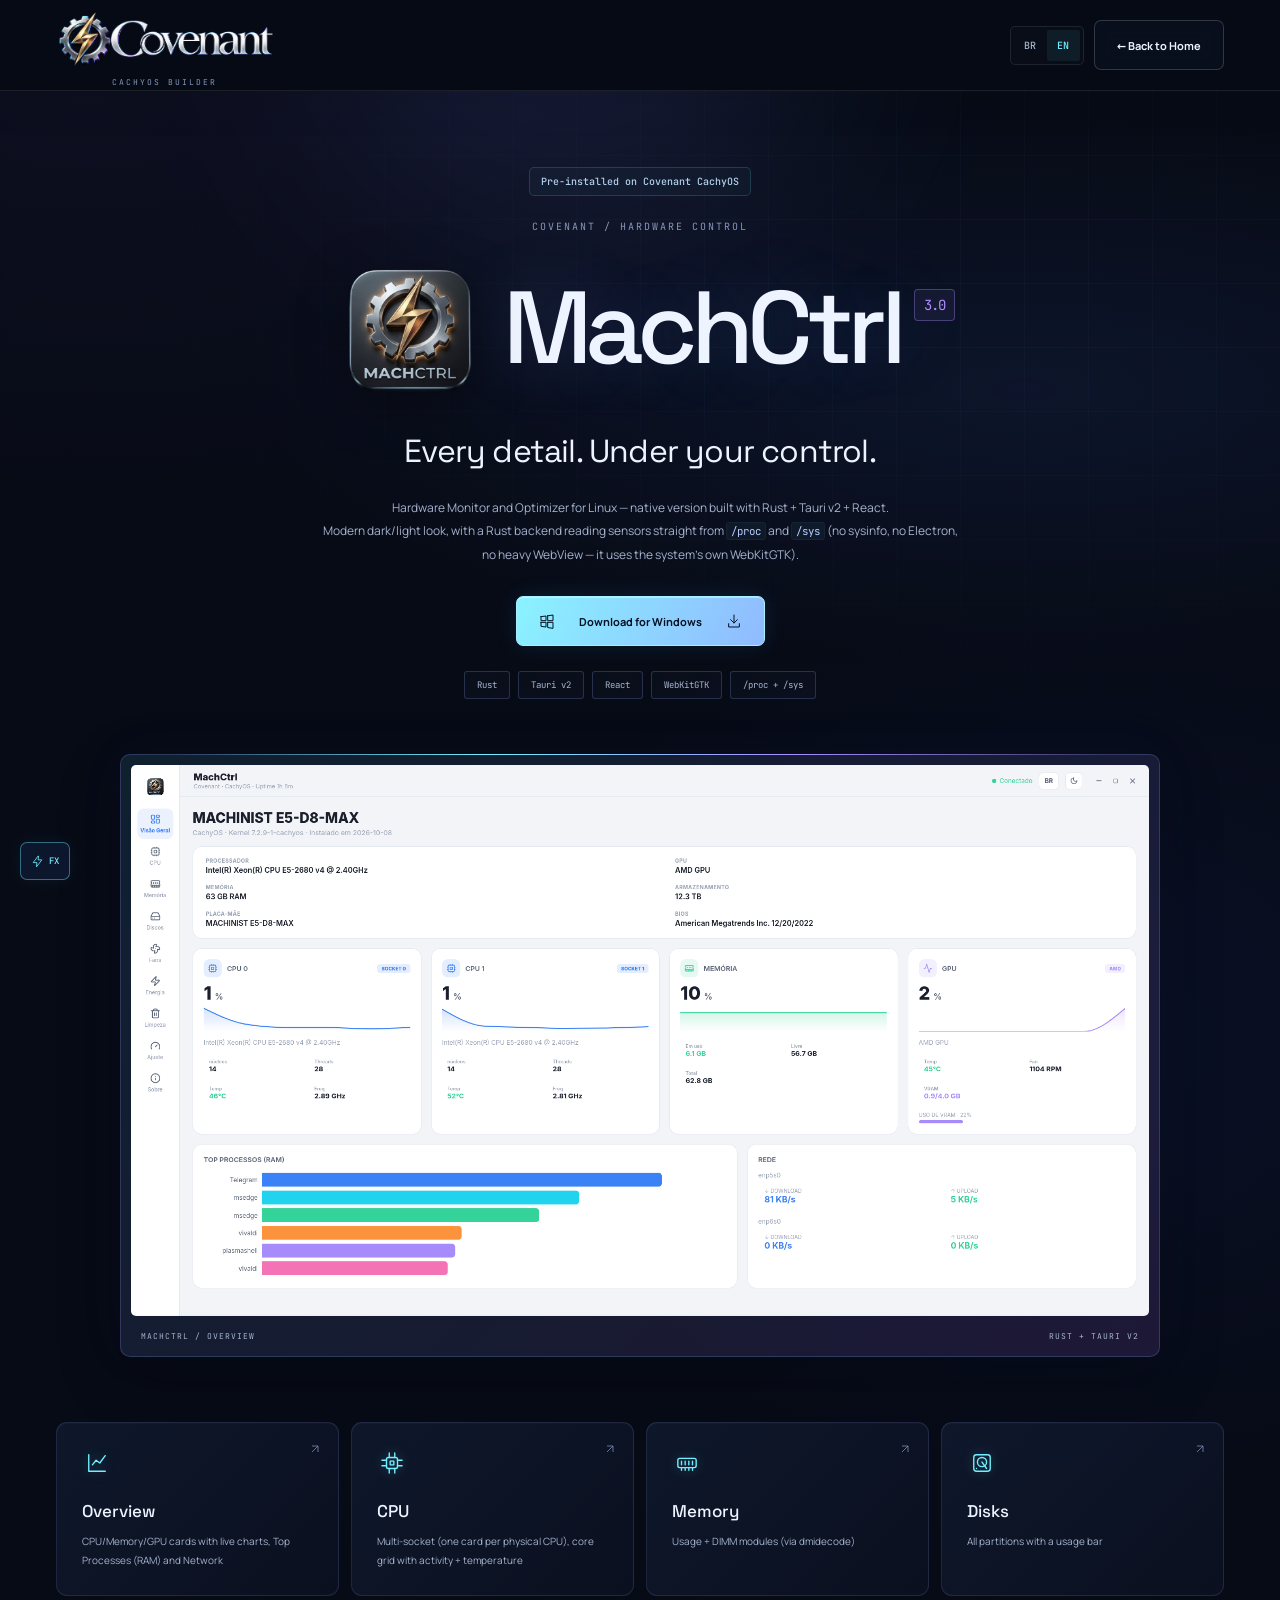
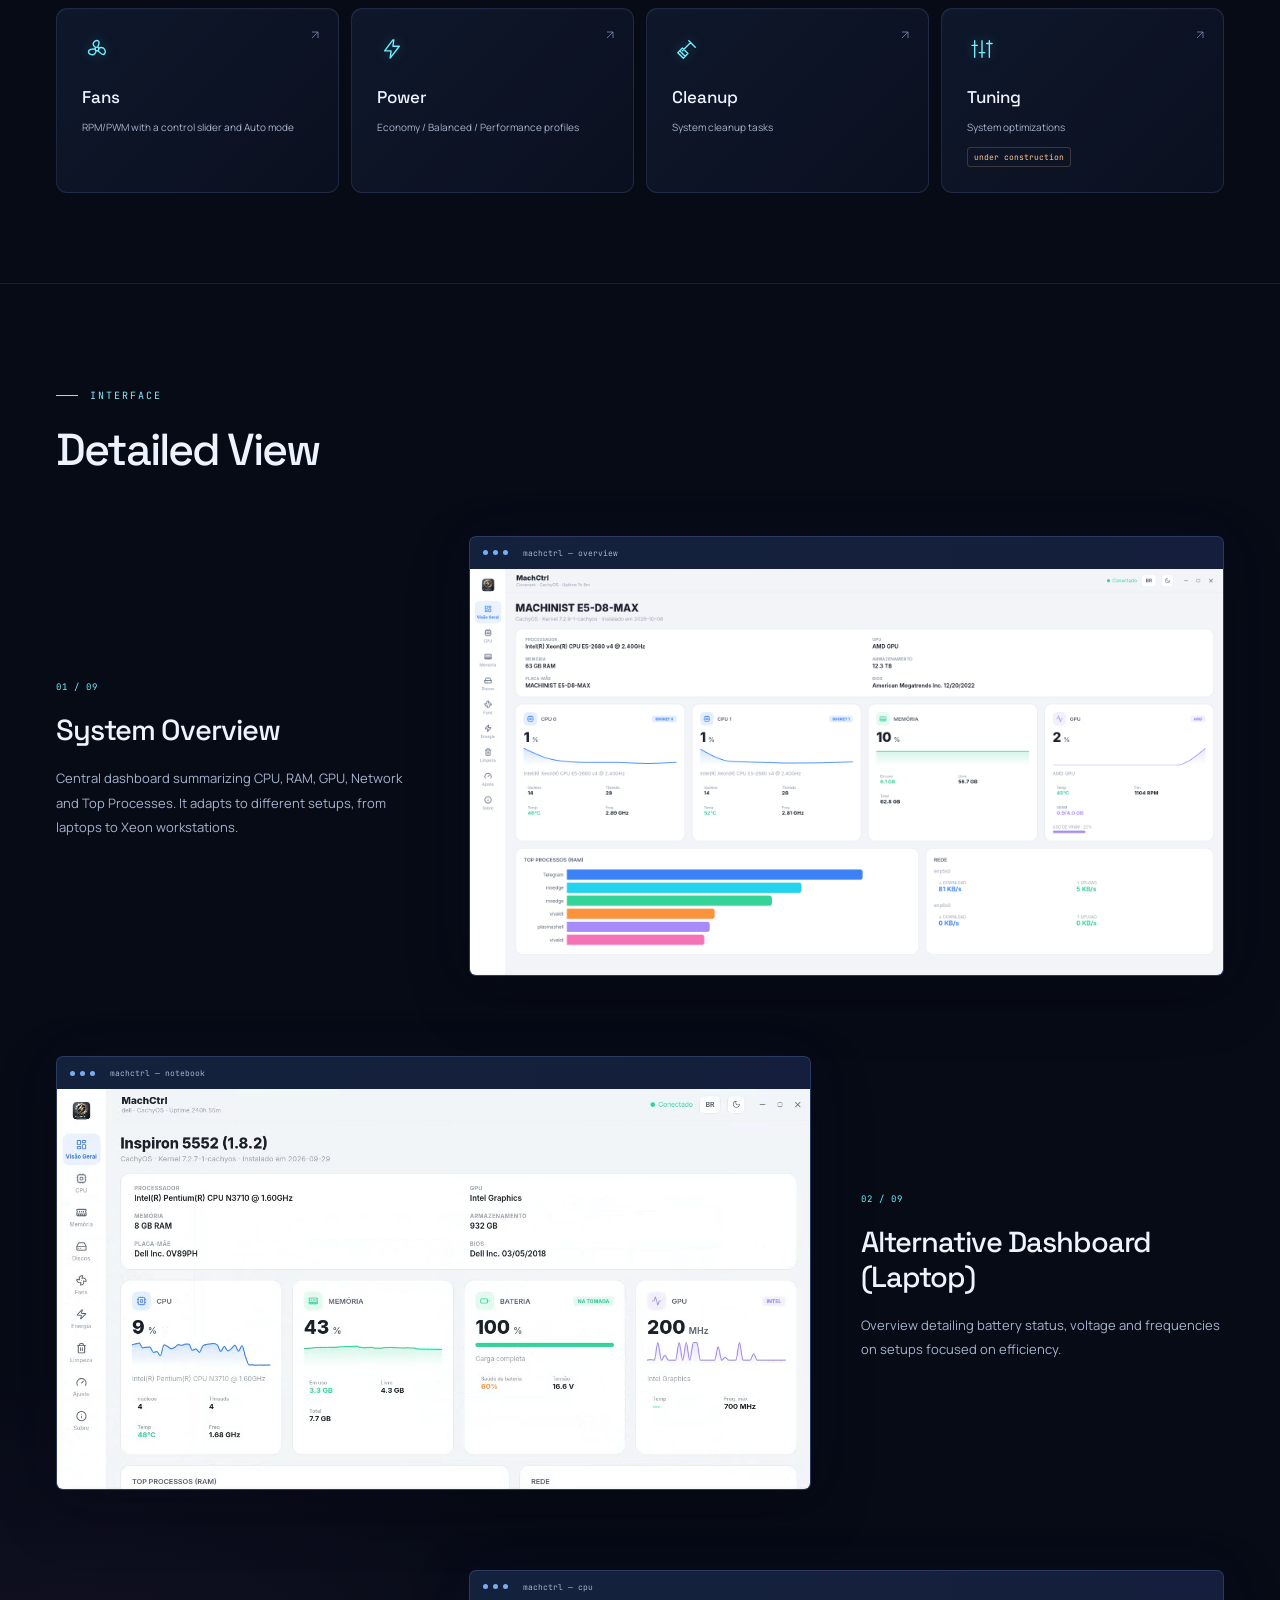
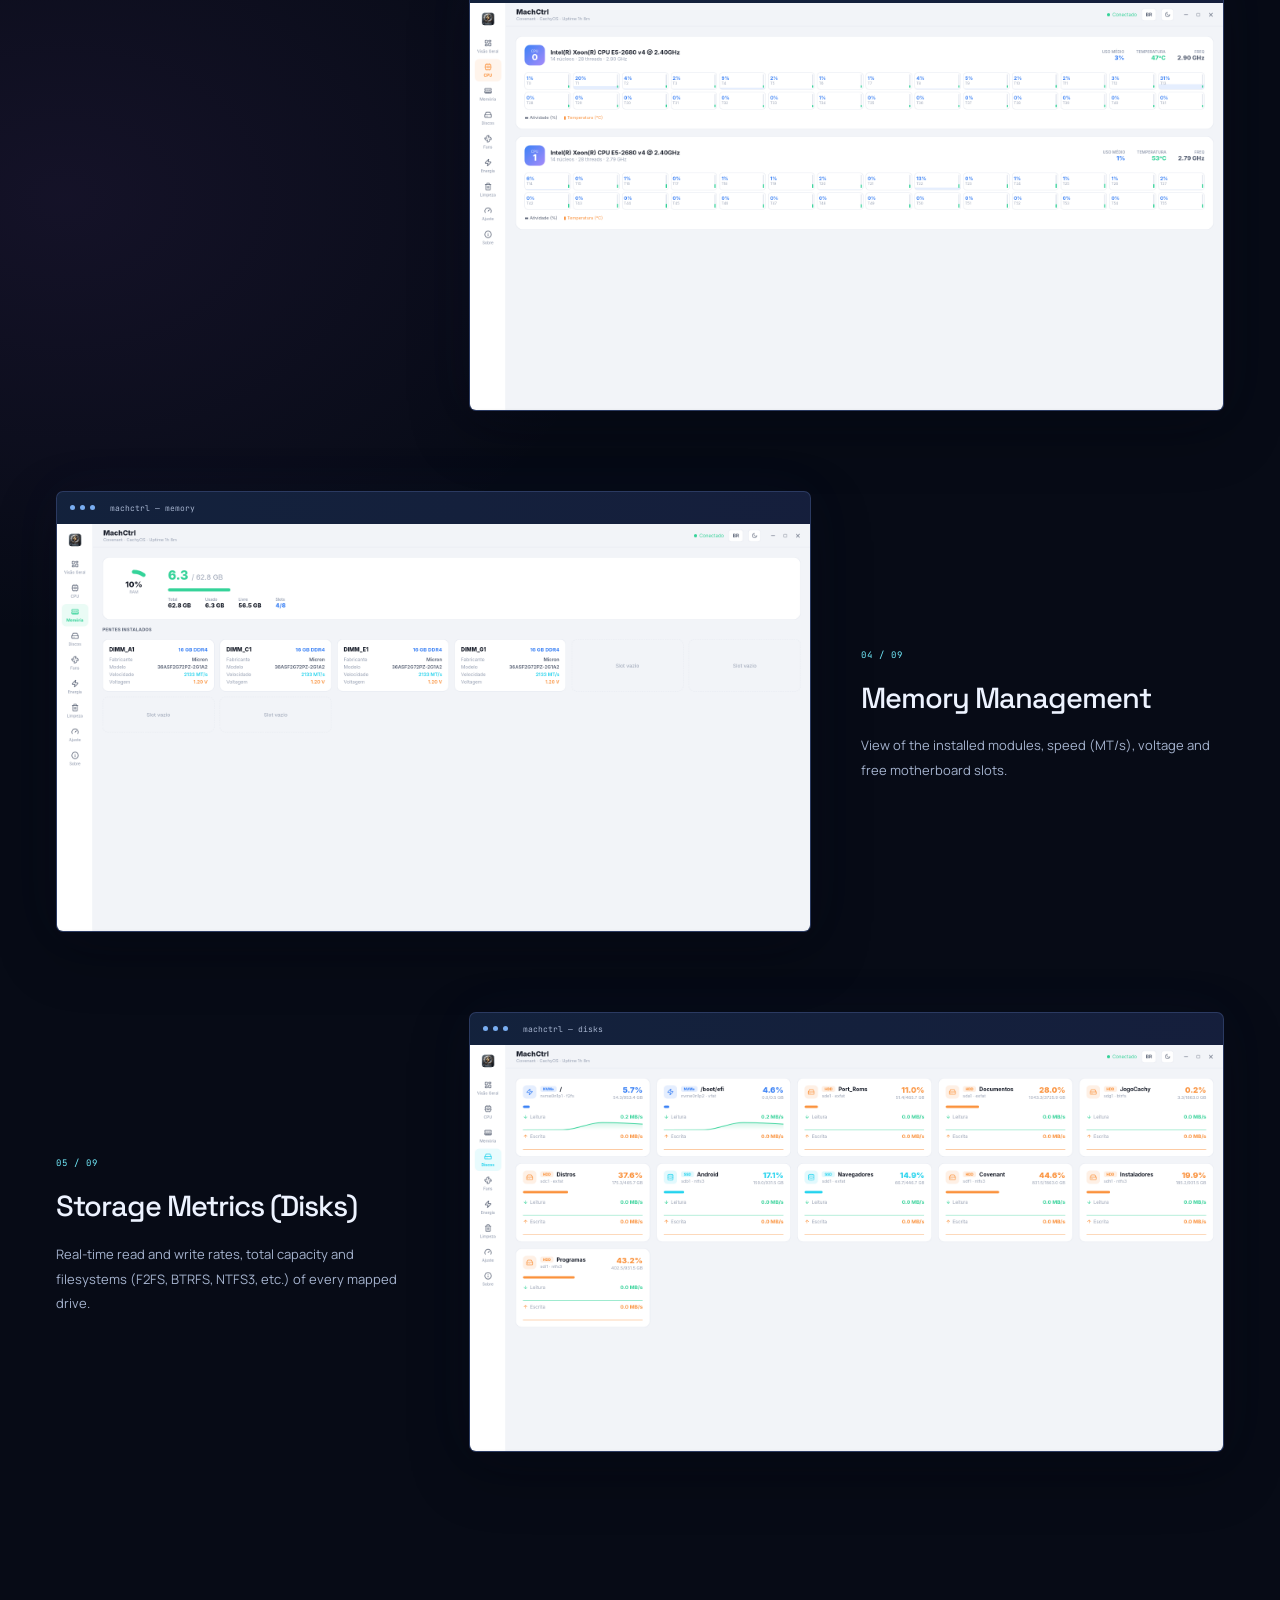
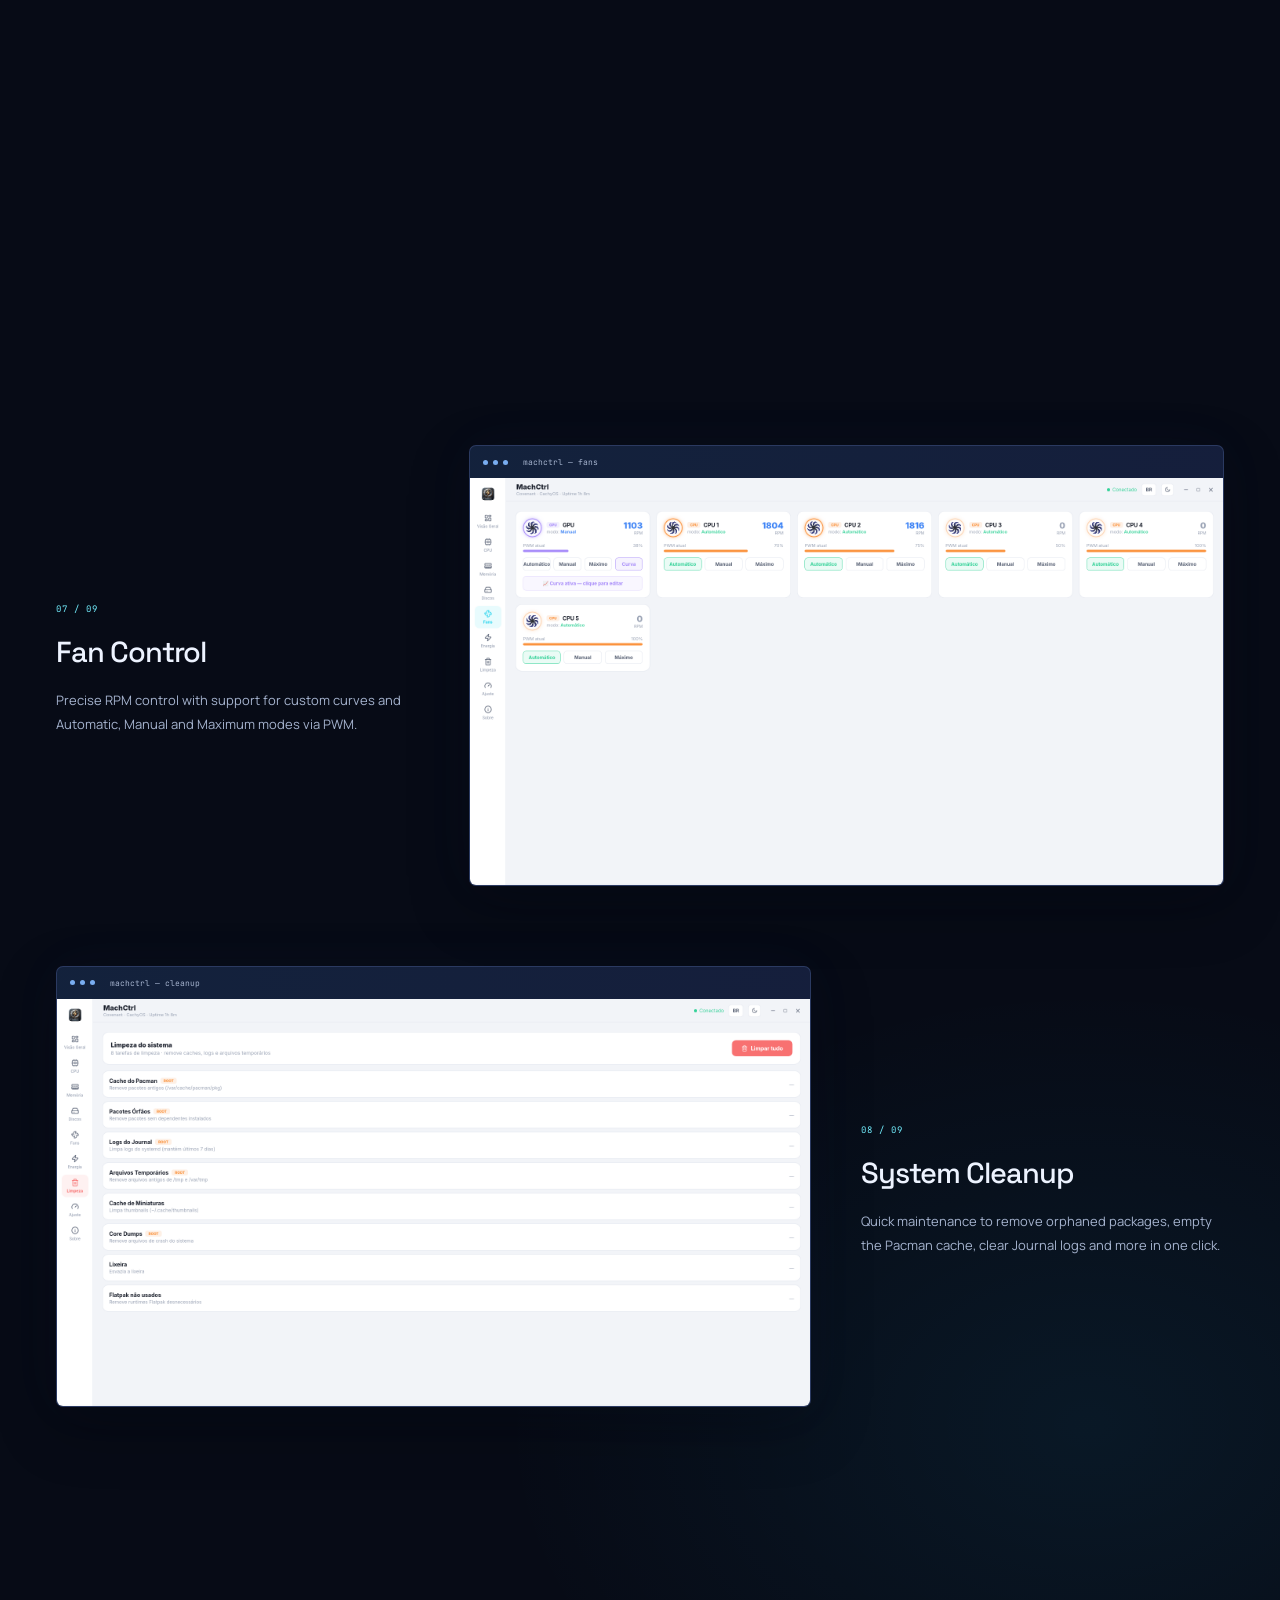
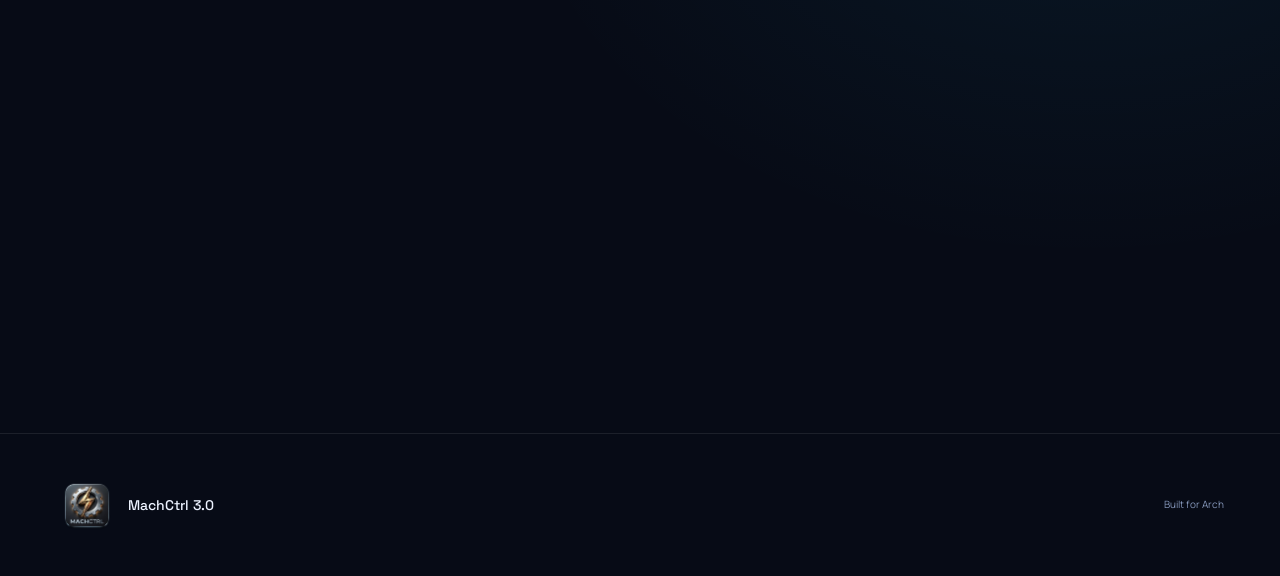
==== commit 9c2e51a4: "Update machctrl.html" ====
--- a/machctrl.html
+++ b/machctrl.html
@@ -39,7 +39,7 @@
         (sem sysinfo, sem Electron, sem WebView pesado — usa o WebKitGTK do próprio sistema).
       </p>
       <div class="mach-download">
-        <a id="windows-download" class="btn btn-primary" href="https://drive.google.com/file/d/1VrSLj9UgYypho7OX537EqjlwuMsZXaGD/view?usp=sharing" target="_blank" rel="noopener noreferrer">
+        <a id="windows-download" class="btn btn-primary" href="https://drive.google.com/file/d/1k4FrvfBMGXyMhDju3zcUumSzWs3NXsx3/view?usp=sharing" target="_blank" rel="noopener noreferrer">
           <svg class="line-icon" viewBox="0 0 24 24" aria-hidden="true"><path d="M3 5.5 10.5 4.5v7H3v-6Zm10-1.3L21 3v8.5h-8V4.2ZM3 14h7.5v7L3 20v-6Zm10 0h8v9l-8-1.2V14Z"/></svg>
           <span data-i18n="m_windows_download">Download para Windows</span>
           <svg class="line-icon" viewBox="0 0 24 24" aria-hidden="true"><path d="M12 3v12m-5-5 5 5 5-5M4 16v5h16v-5"/></svg>
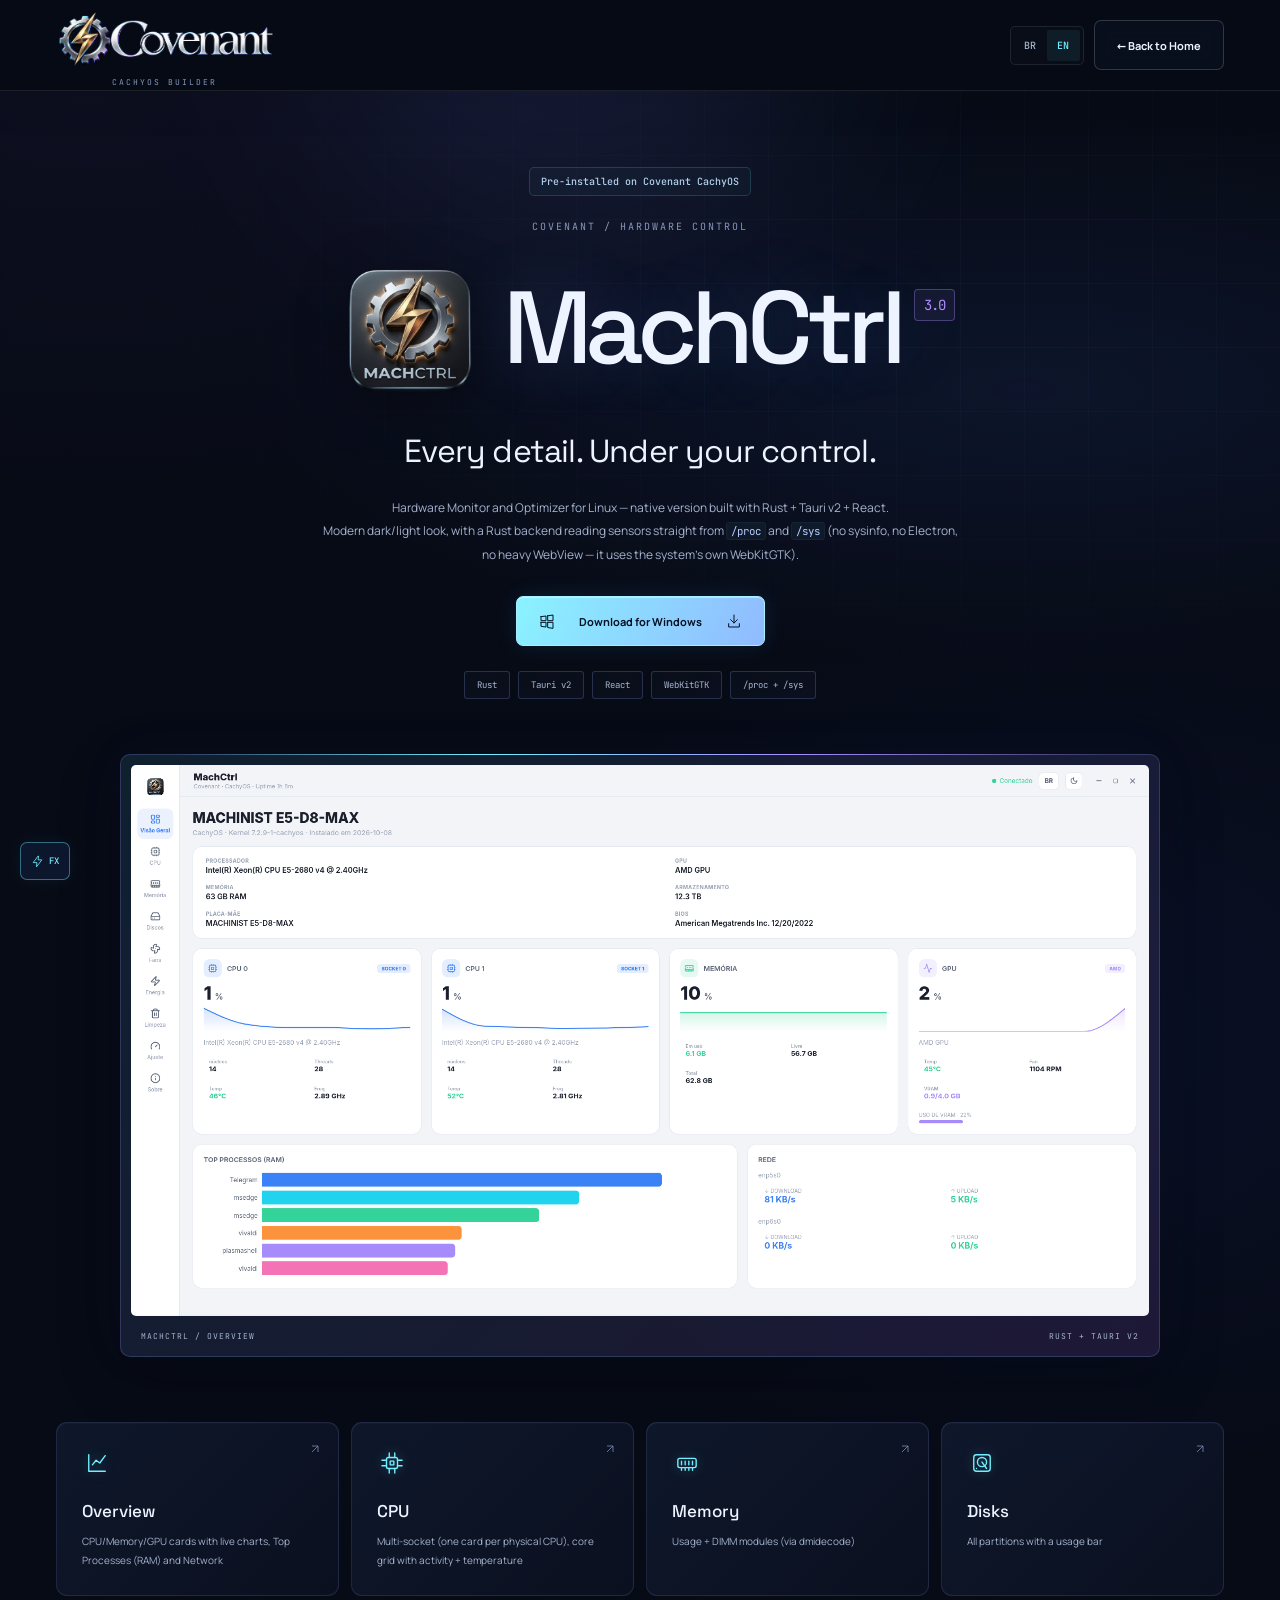
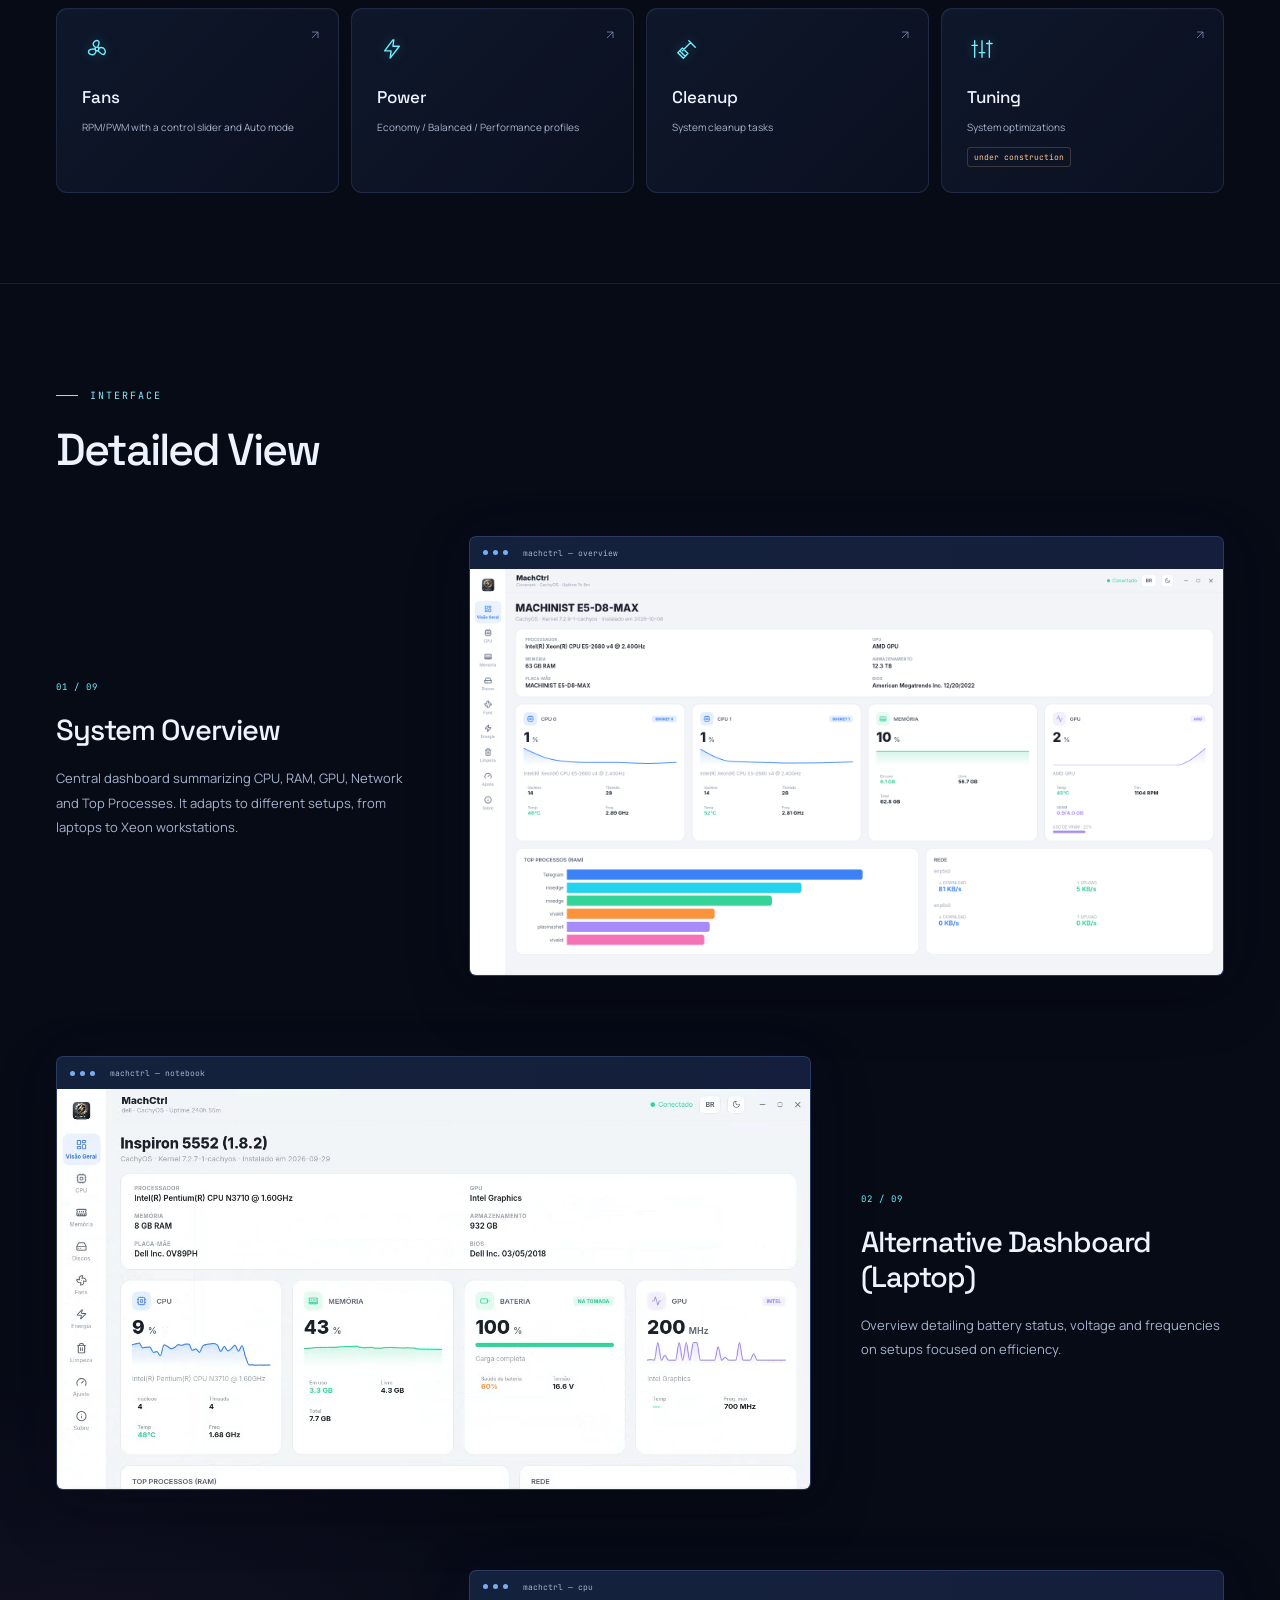
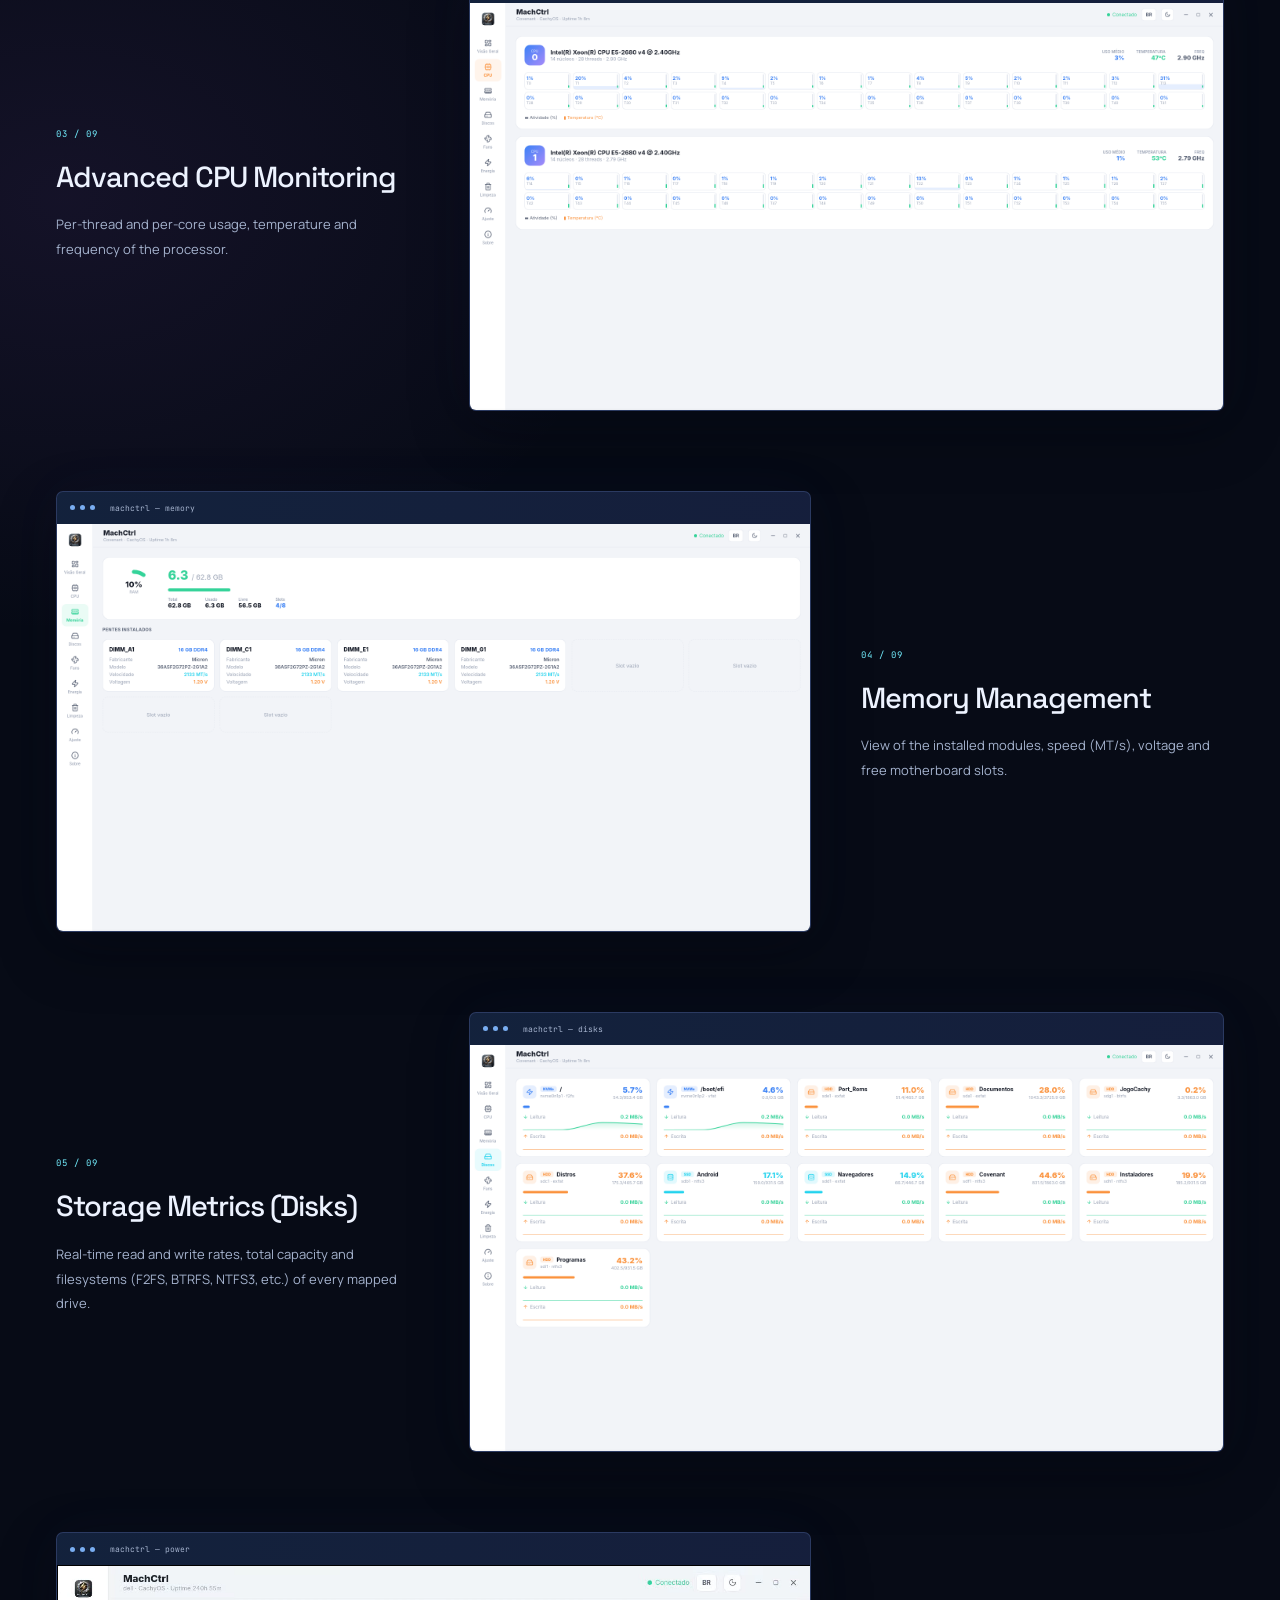
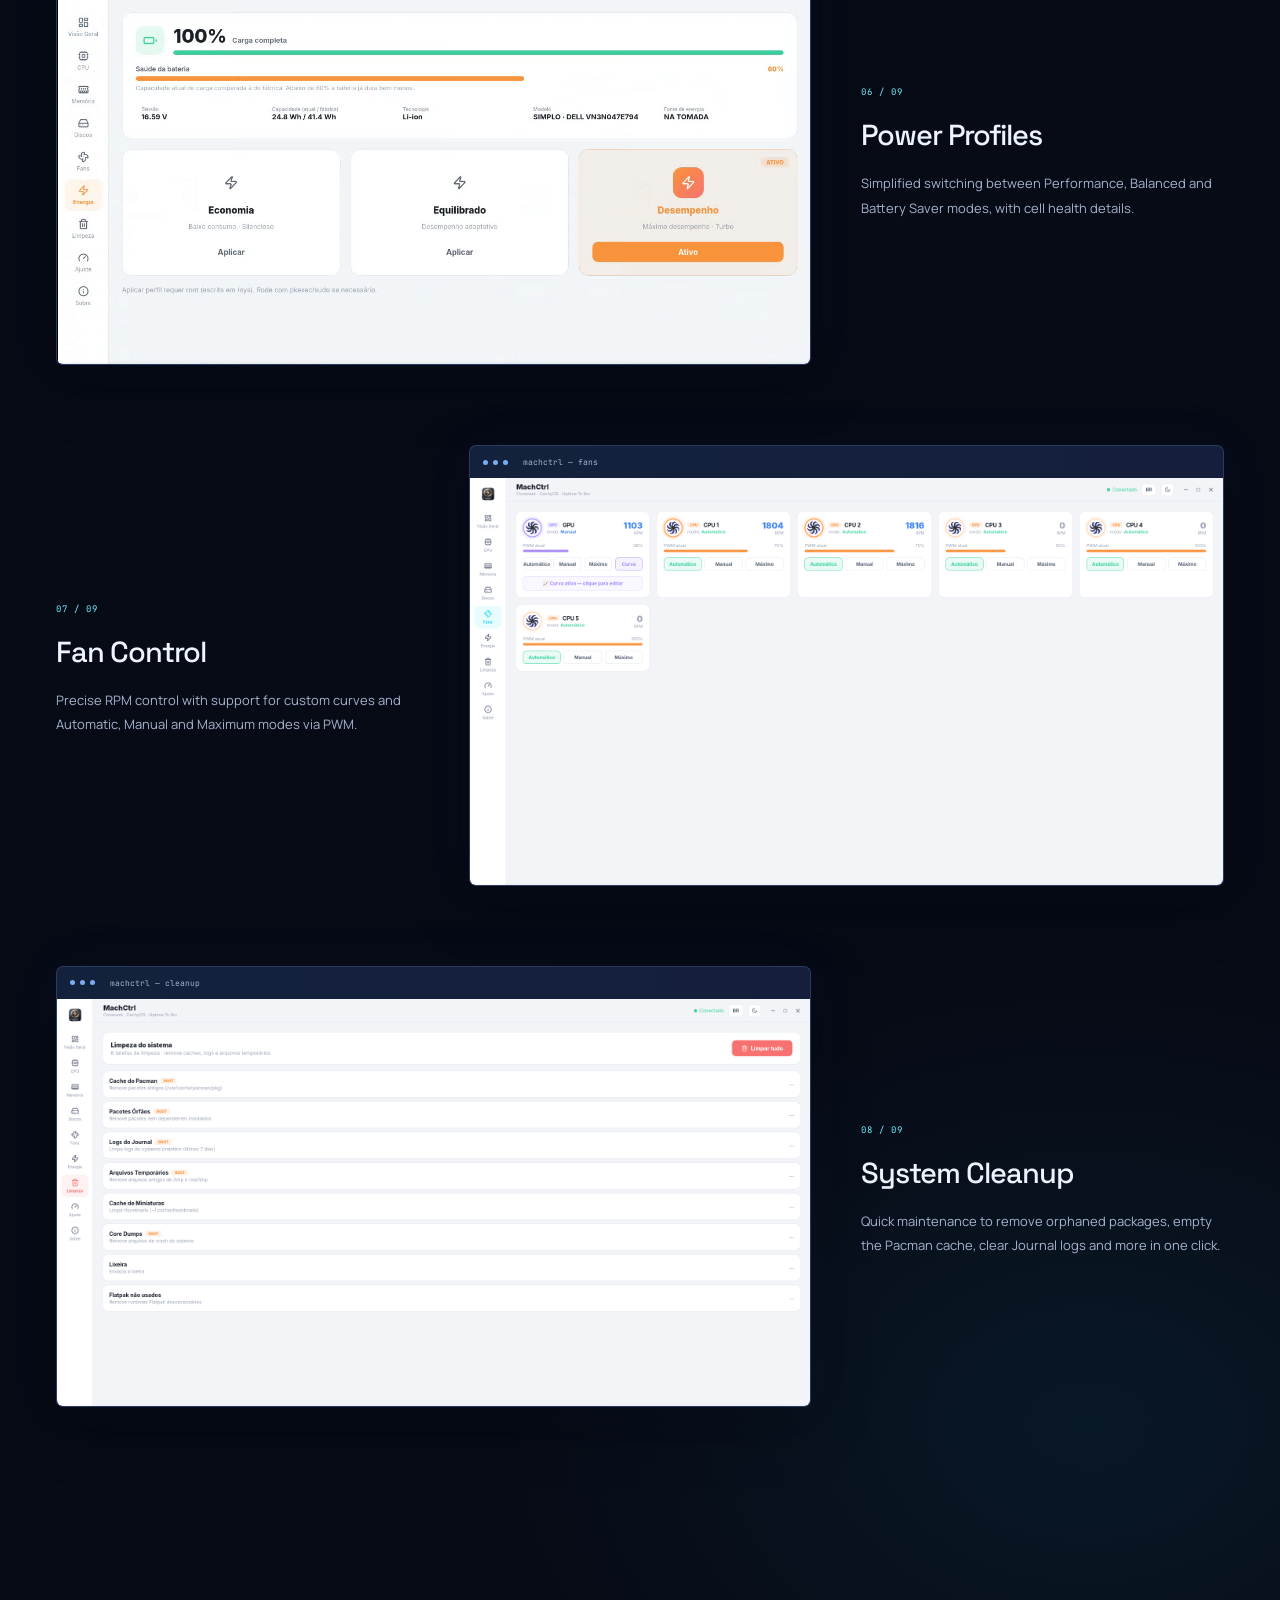
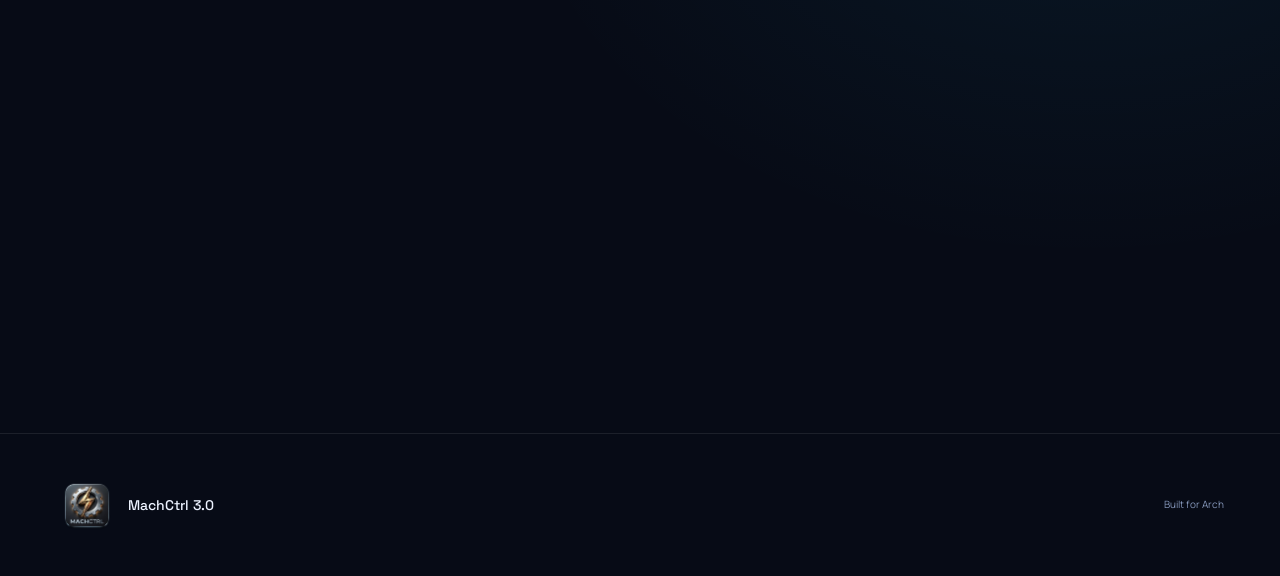
==== commit a5376e82: "Update machctrl.html" ====
--- a/machctrl.html
+++ b/machctrl.html
@@ -39,7 +39,7 @@
         (sem sysinfo, sem Electron, sem WebView pesado — usa o WebKitGTK do próprio sistema).
       </p>
       <div class="mach-download">
-        <a id="windows-download" class="btn btn-primary" href="https://drive.google.com/file/d/1k4FrvfBMGXyMhDju3zcUumSzWs3NXsx3/view?usp=sharing" target="_blank" rel="noopener noreferrer">
+        <a id="windows-download" class="btn btn-primary" href="https://drive.google.com/file/d/1vrGj78t0Z0gNbreHAYH5vxUzbR83pRnm/view?usp=sharing" target="_blank" rel="noopener noreferrer">
           <svg class="line-icon" viewBox="0 0 24 24" aria-hidden="true"><path d="M3 5.5 10.5 4.5v7H3v-6Zm10-1.3L21 3v8.5h-8V4.2ZM3 14h7.5v7L3 20v-6Zm10 0h8v9l-8-1.2V14Z"/></svg>
           <span data-i18n="m_windows_download">Download para Windows</span>
           <svg class="line-icon" viewBox="0 0 24 24" aria-hidden="true"><path d="M12 3v12m-5-5 5 5 5-5M4 16v5h16v-5"/></svg>
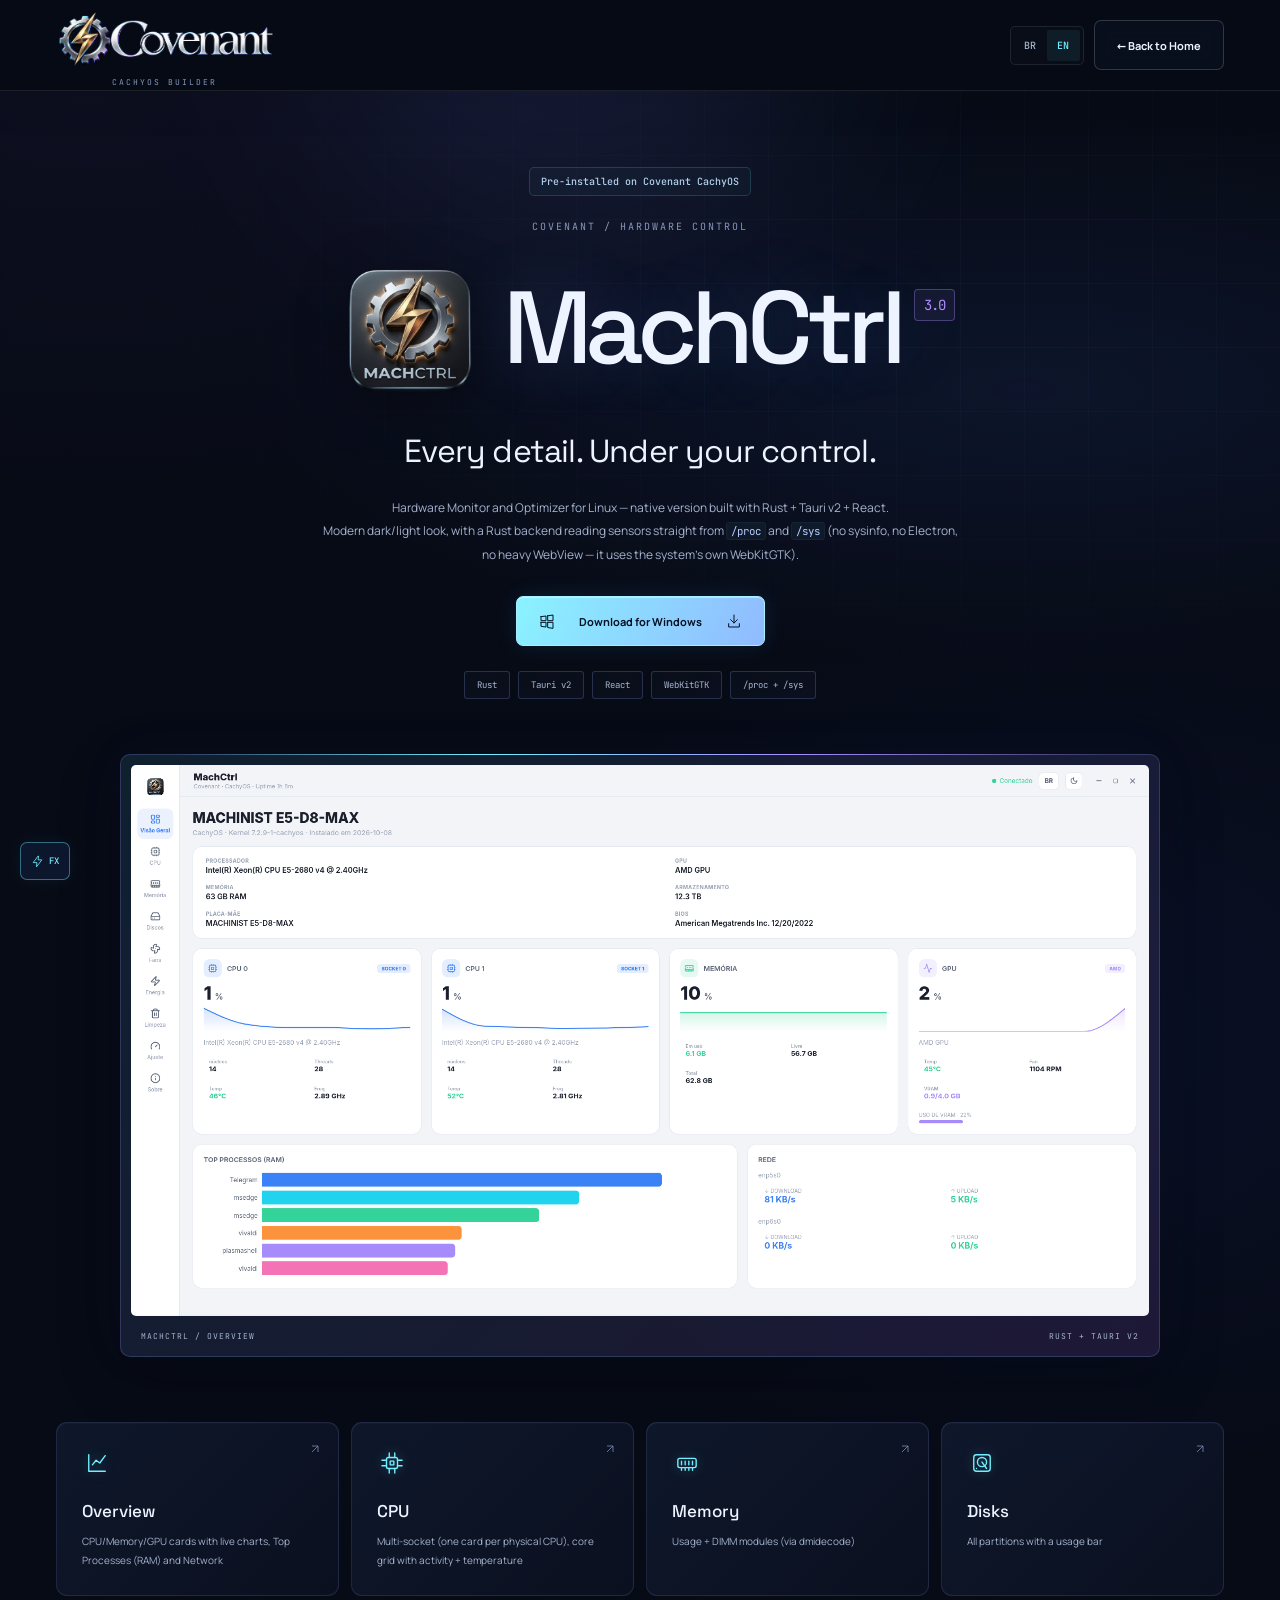
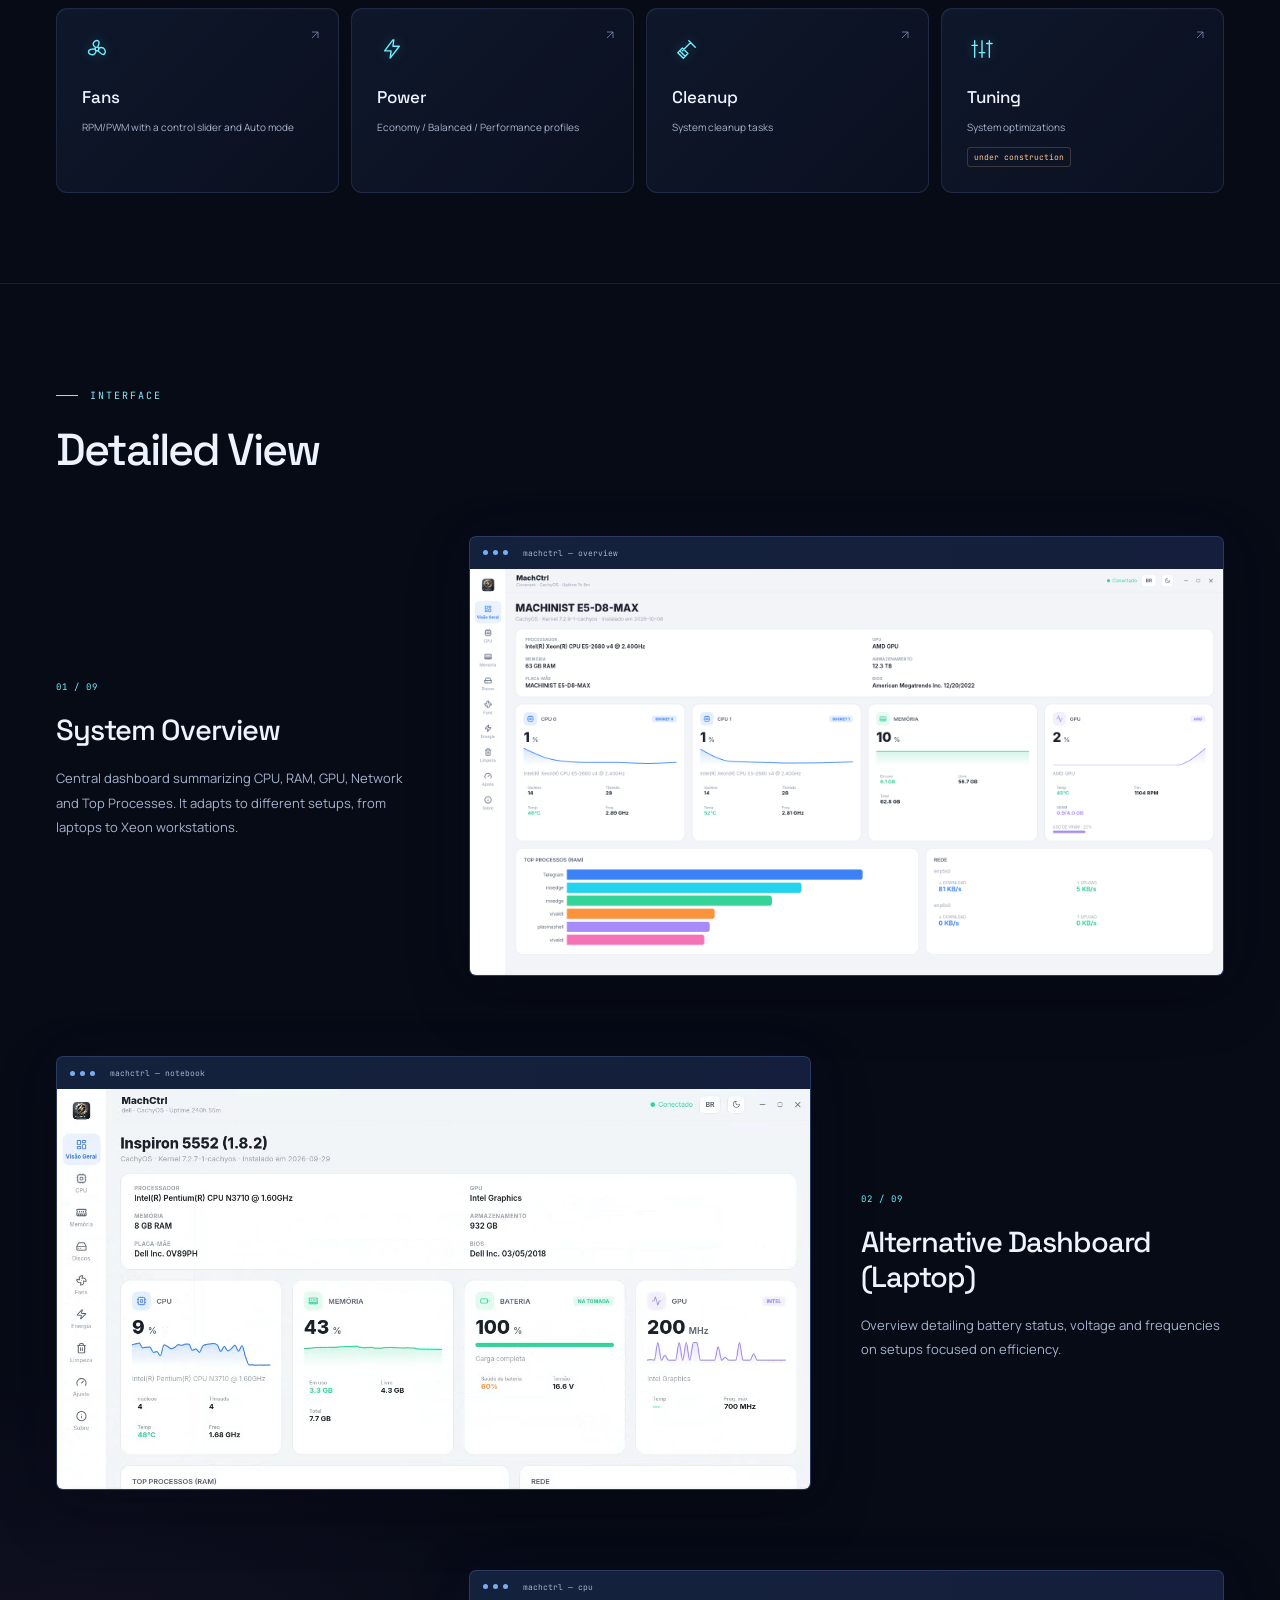
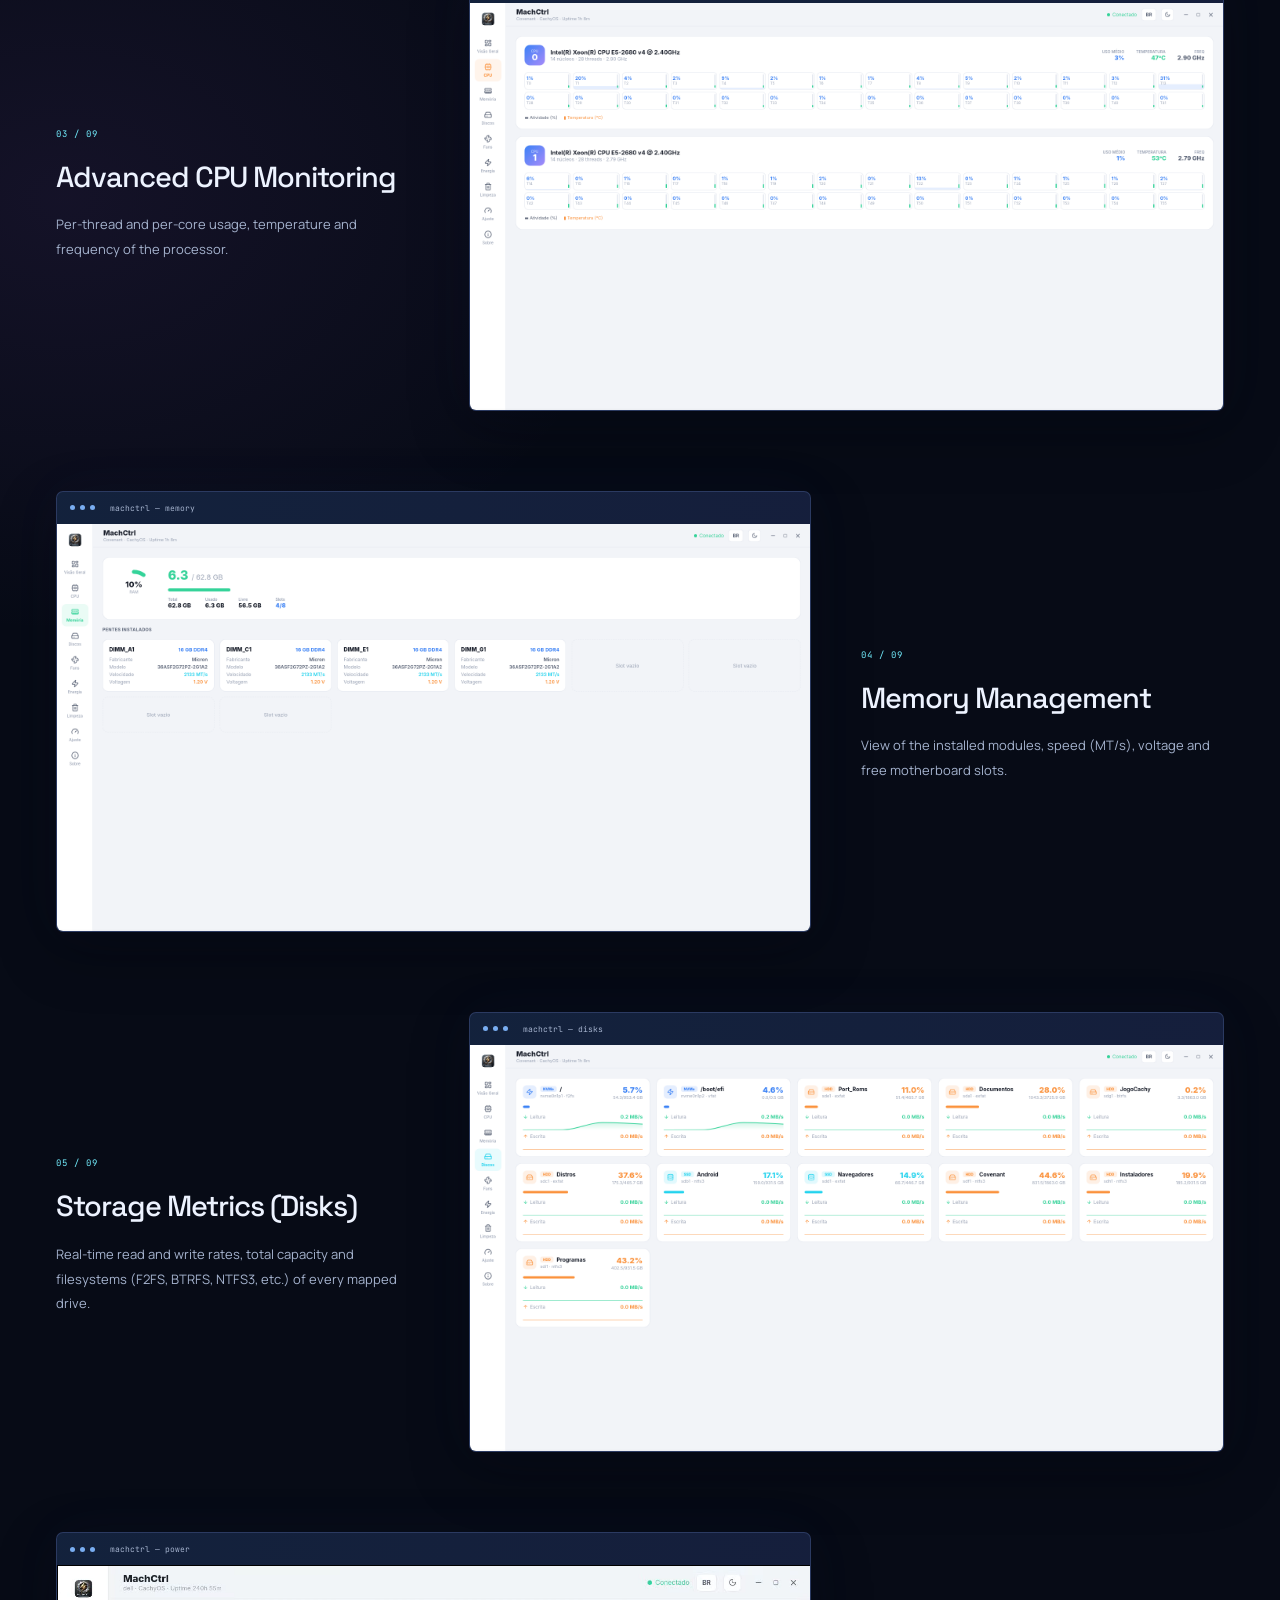
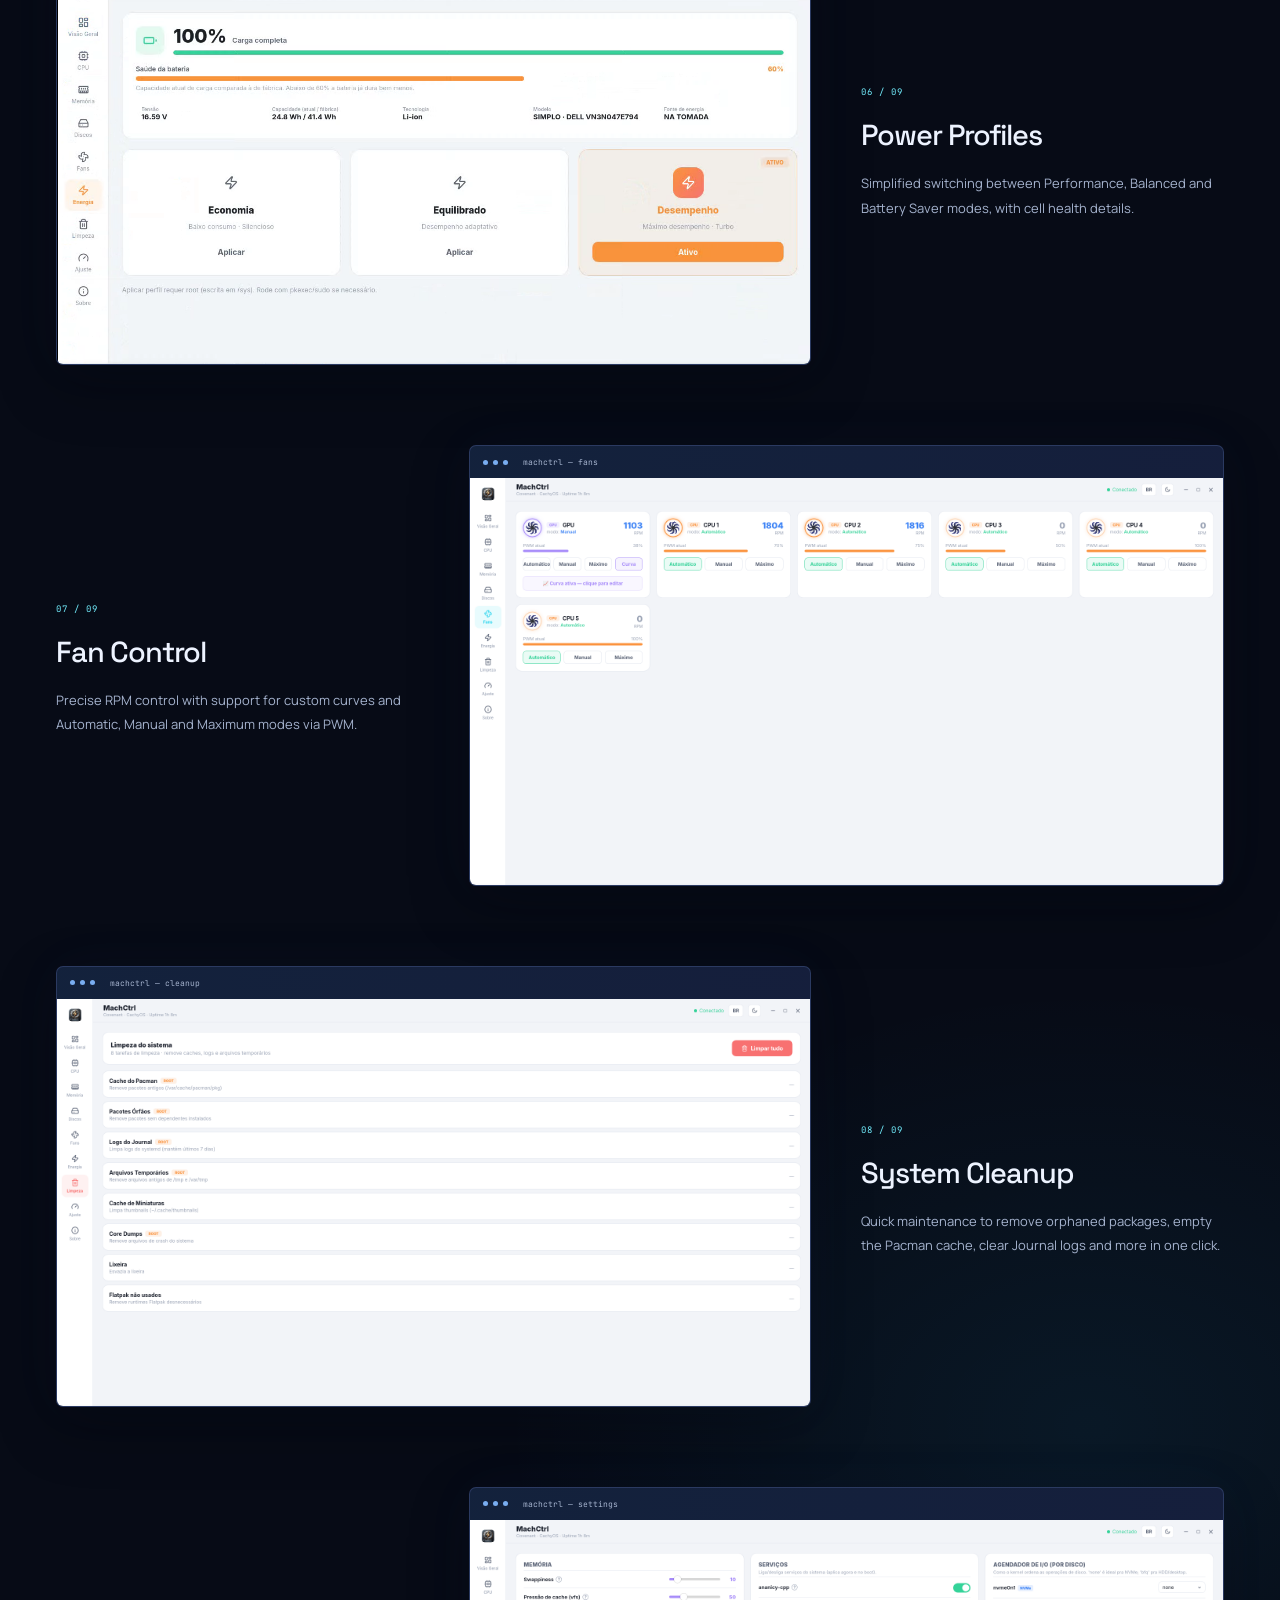
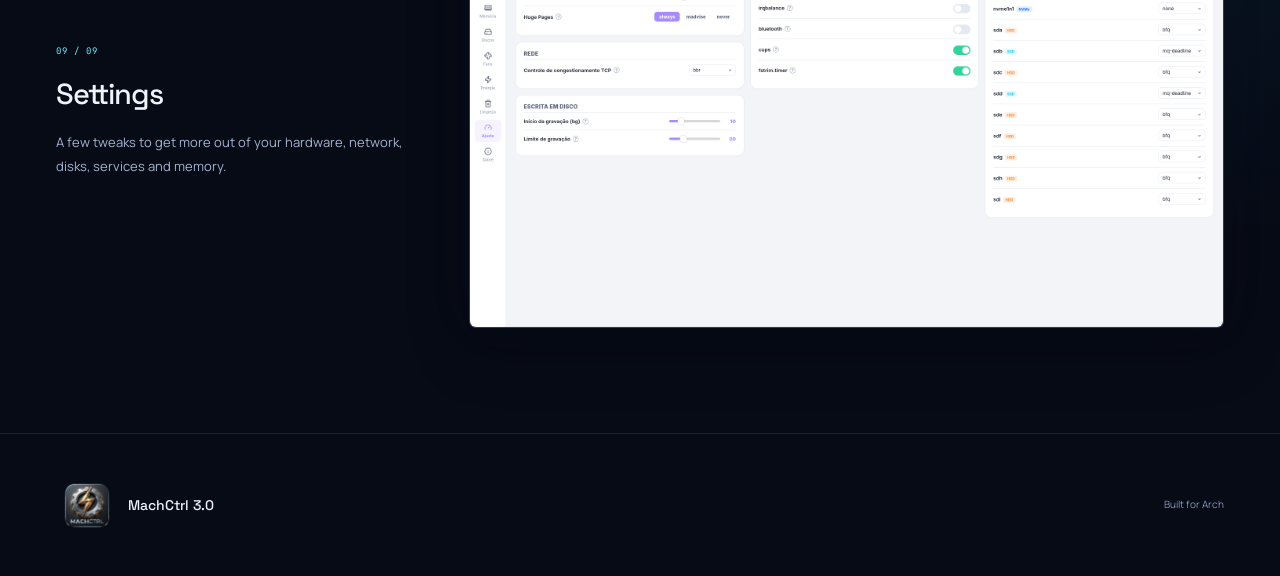
==== commit 235dc129: "Update machctrl.html" ====
--- a/machctrl.html
+++ b/machctrl.html
@@ -39,7 +39,7 @@
         (sem sysinfo, sem Electron, sem WebView pesado — usa o WebKitGTK do próprio sistema).
       </p>
       <div class="mach-download">
-        <a id="windows-download" class="btn btn-primary" href="https://drive.google.com/file/d/1vrGj78t0Z0gNbreHAYH5vxUzbR83pRnm/view?usp=sharing" target="_blank" rel="noopener noreferrer">
+        <a id="windows-download" class="btn btn-primary" href="https://drive.google.com/file/d/19tlcd6u8WHhFMMpbpwUGiFd_H6RMFr8s/view?usp=sharing" target="_blank" rel="noopener noreferrer">
           <svg class="line-icon" viewBox="0 0 24 24" aria-hidden="true"><path d="M3 5.5 10.5 4.5v7H3v-6Zm10-1.3L21 3v8.5h-8V4.2ZM3 14h7.5v7L3 20v-6Zm10 0h8v9l-8-1.2V14Z"/></svg>
           <span data-i18n="m_windows_download">Download para Windows</span>
           <svg class="line-icon" viewBox="0 0 24 24" aria-hidden="true"><path d="M12 3v12m-5-5 5 5 5-5M4 16v5h16v-5"/></svg>
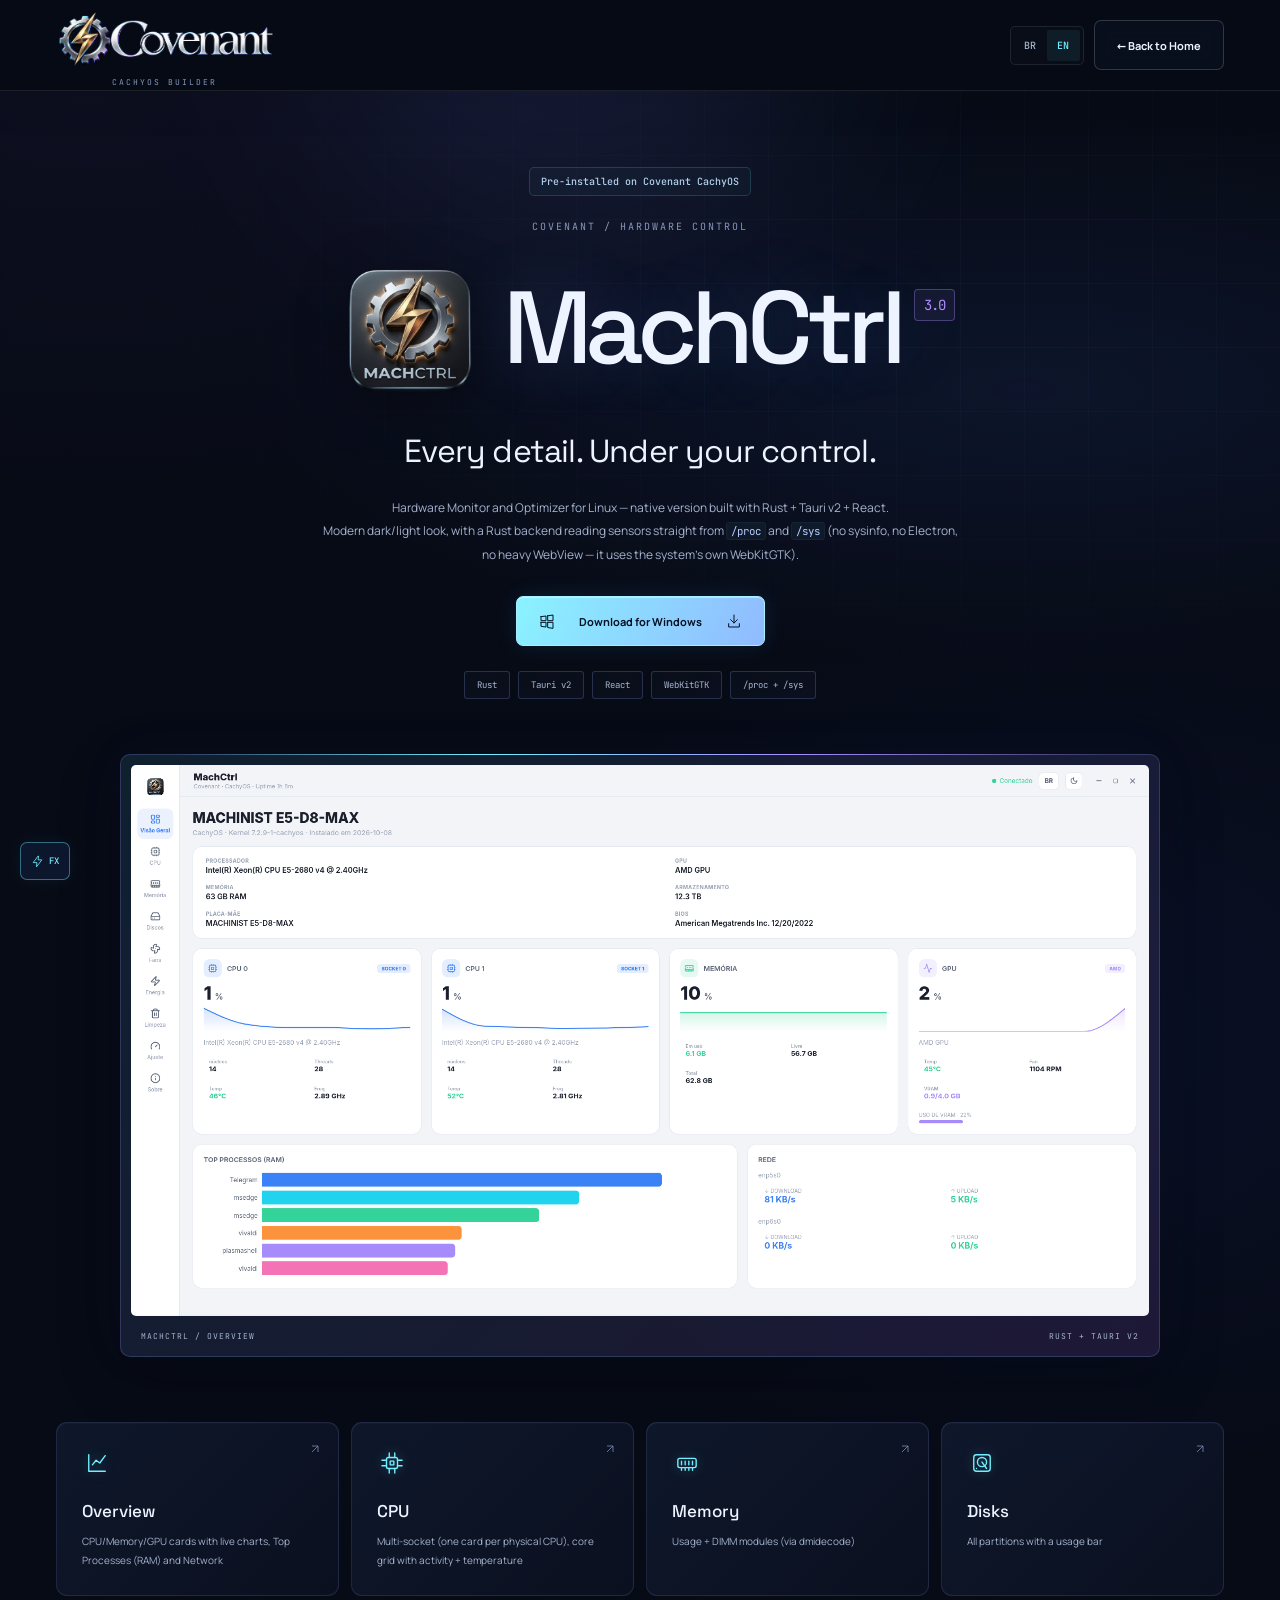
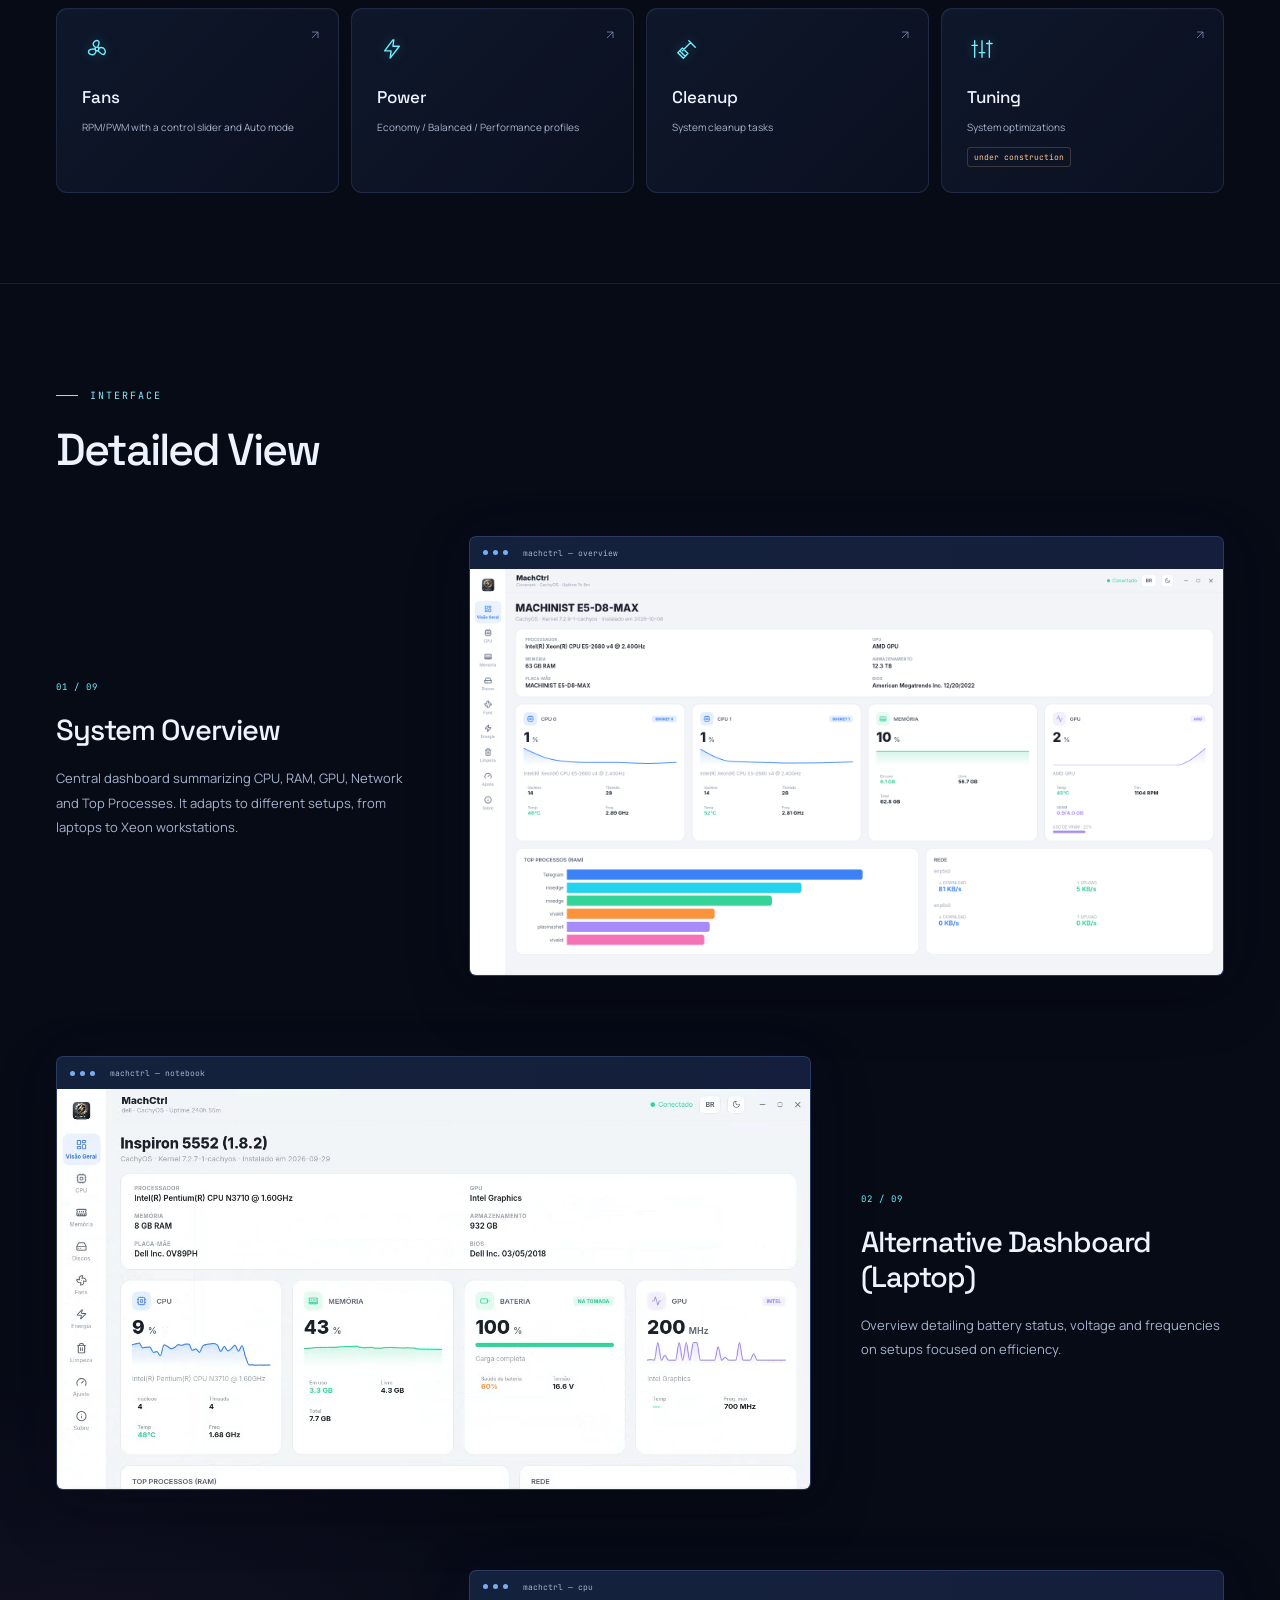
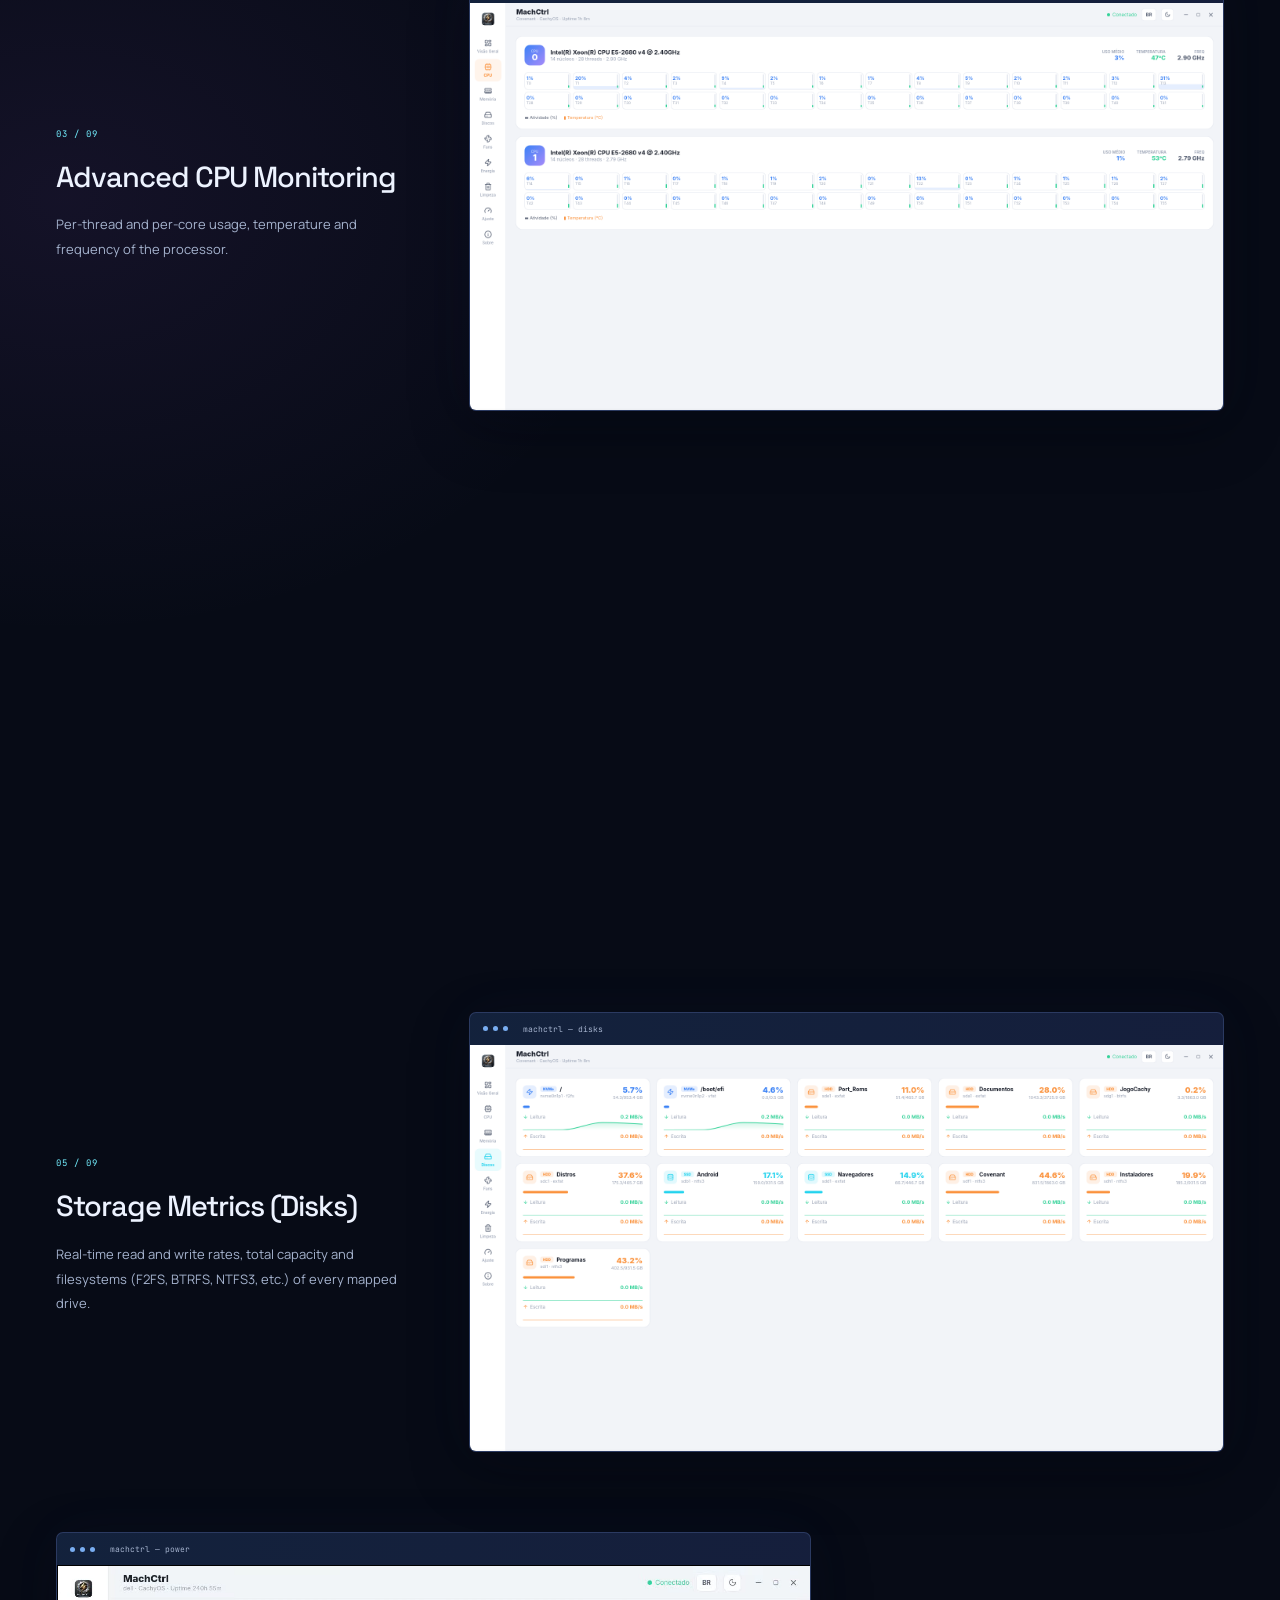
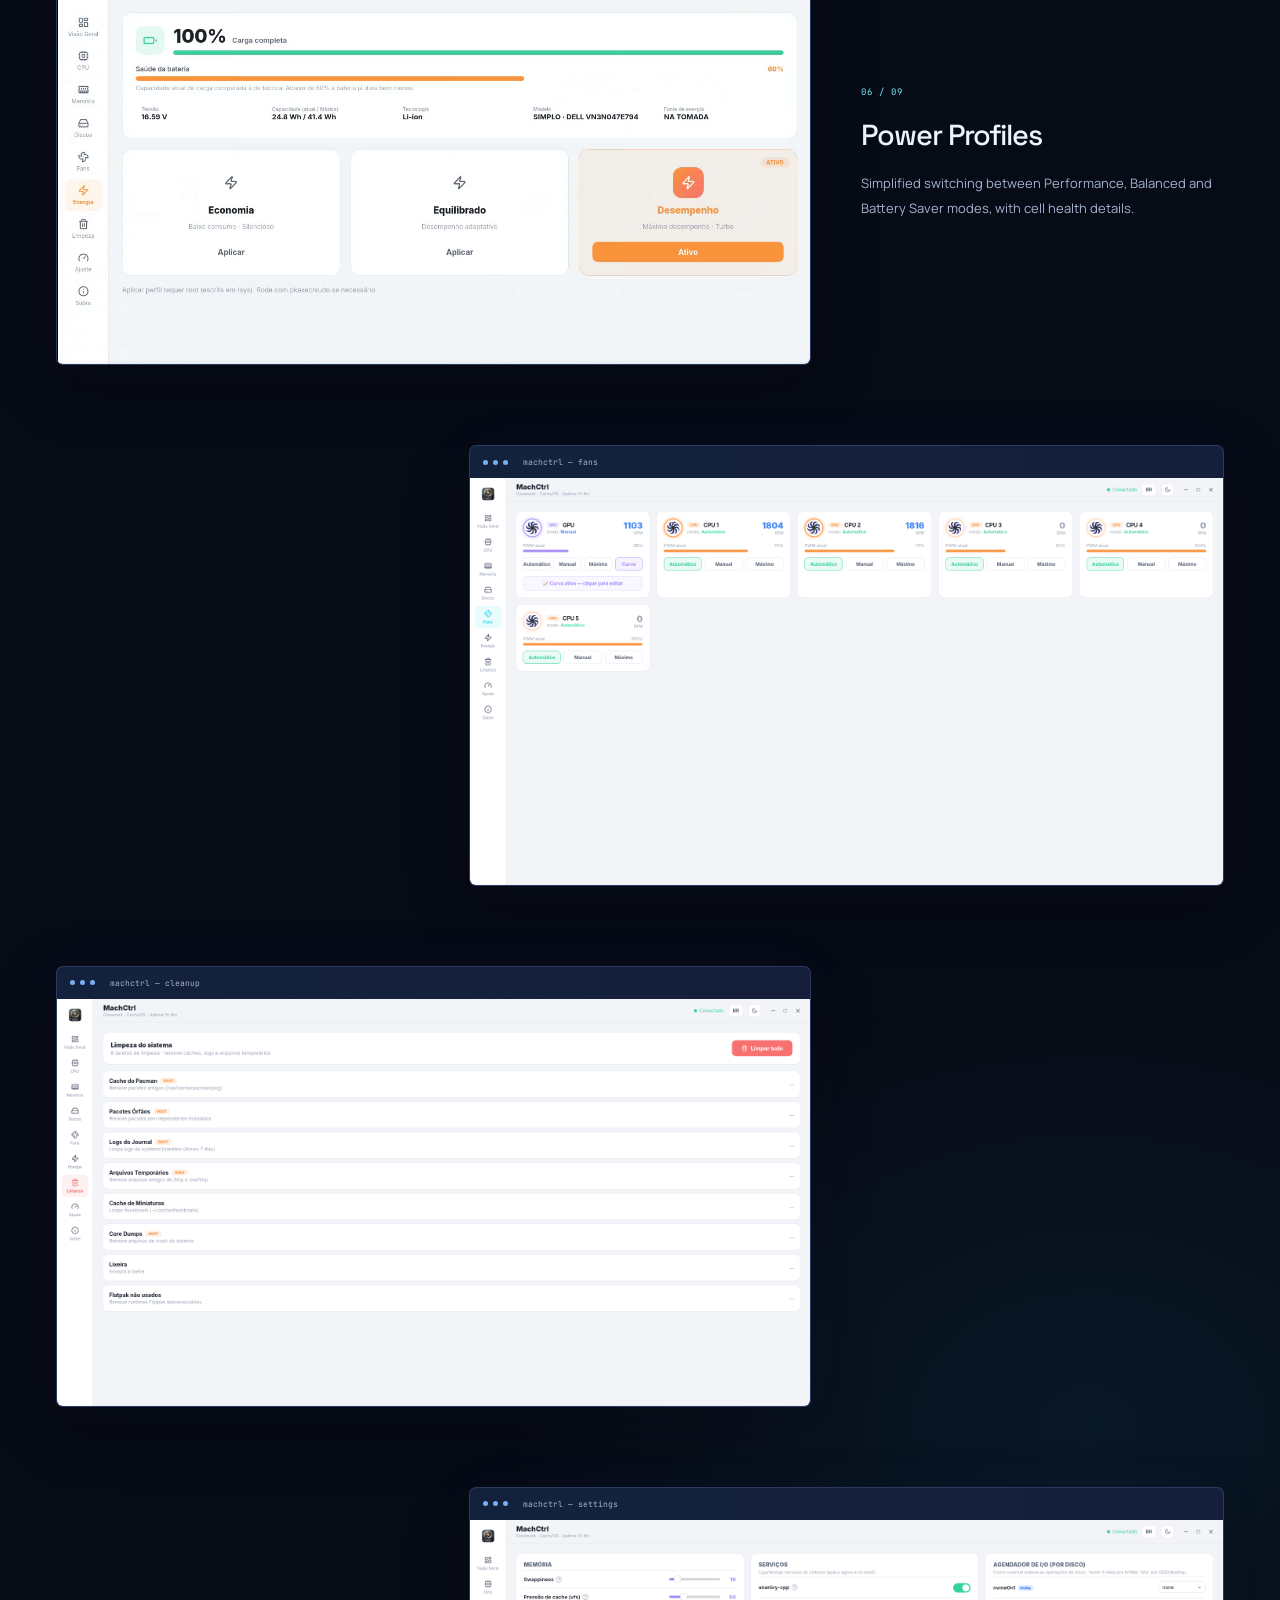
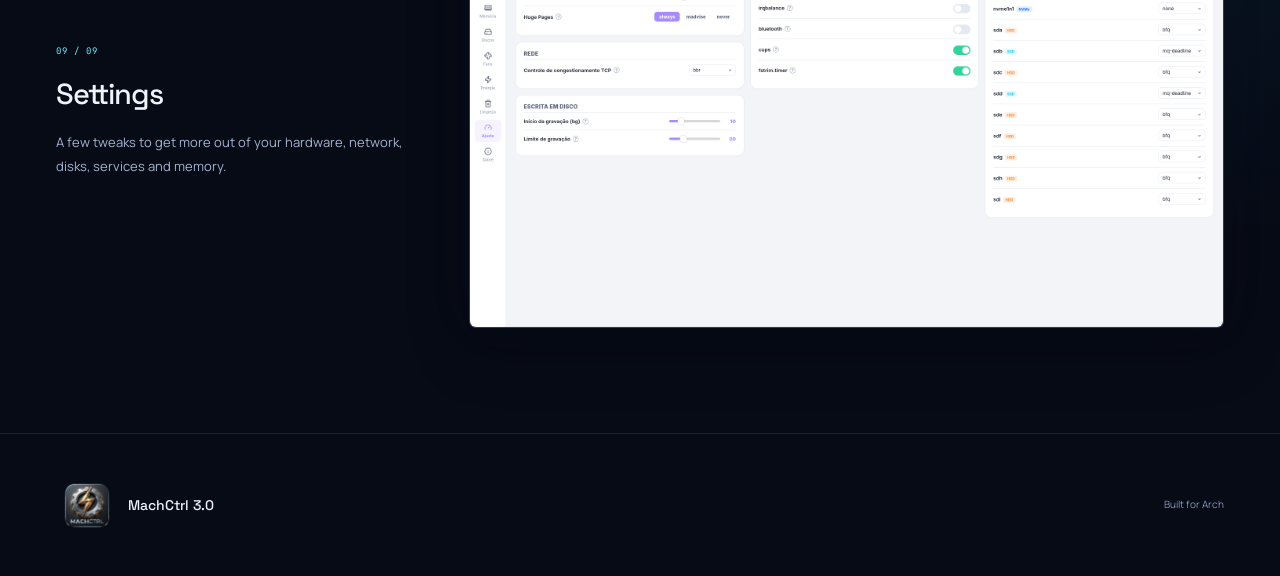
==== commit 314fd1fe: "Update machctrl.html" ====
--- a/machctrl.html
+++ b/machctrl.html
@@ -39,7 +39,7 @@
         (sem sysinfo, sem Electron, sem WebView pesado — usa o WebKitGTK do próprio sistema).
       </p>
       <div class="mach-download">
-        <a id="windows-download" class="btn btn-primary" href="https://drive.google.com/file/d/19tlcd6u8WHhFMMpbpwUGiFd_H6RMFr8s/view?usp=sharing" target="_blank" rel="noopener noreferrer">
+        <a id="windows-download" class="btn btn-primary" href="https://drive.google.com/file/d/1B4B6ddfuYem9r3j5sIPdgX1NuIaMthOj/view?usp=sharing" target="_blank" rel="noopener noreferrer">
           <svg class="line-icon" viewBox="0 0 24 24" aria-hidden="true"><path d="M3 5.5 10.5 4.5v7H3v-6Zm10-1.3L21 3v8.5h-8V4.2ZM3 14h7.5v7L3 20v-6Zm10 0h8v9l-8-1.2V14Z"/></svg>
           <span data-i18n="m_windows_download">Download para Windows</span>
           <svg class="line-icon" viewBox="0 0 24 24" aria-hidden="true"><path d="M12 3v12m-5-5 5 5 5-5M4 16v5h16v-5"/></svg>
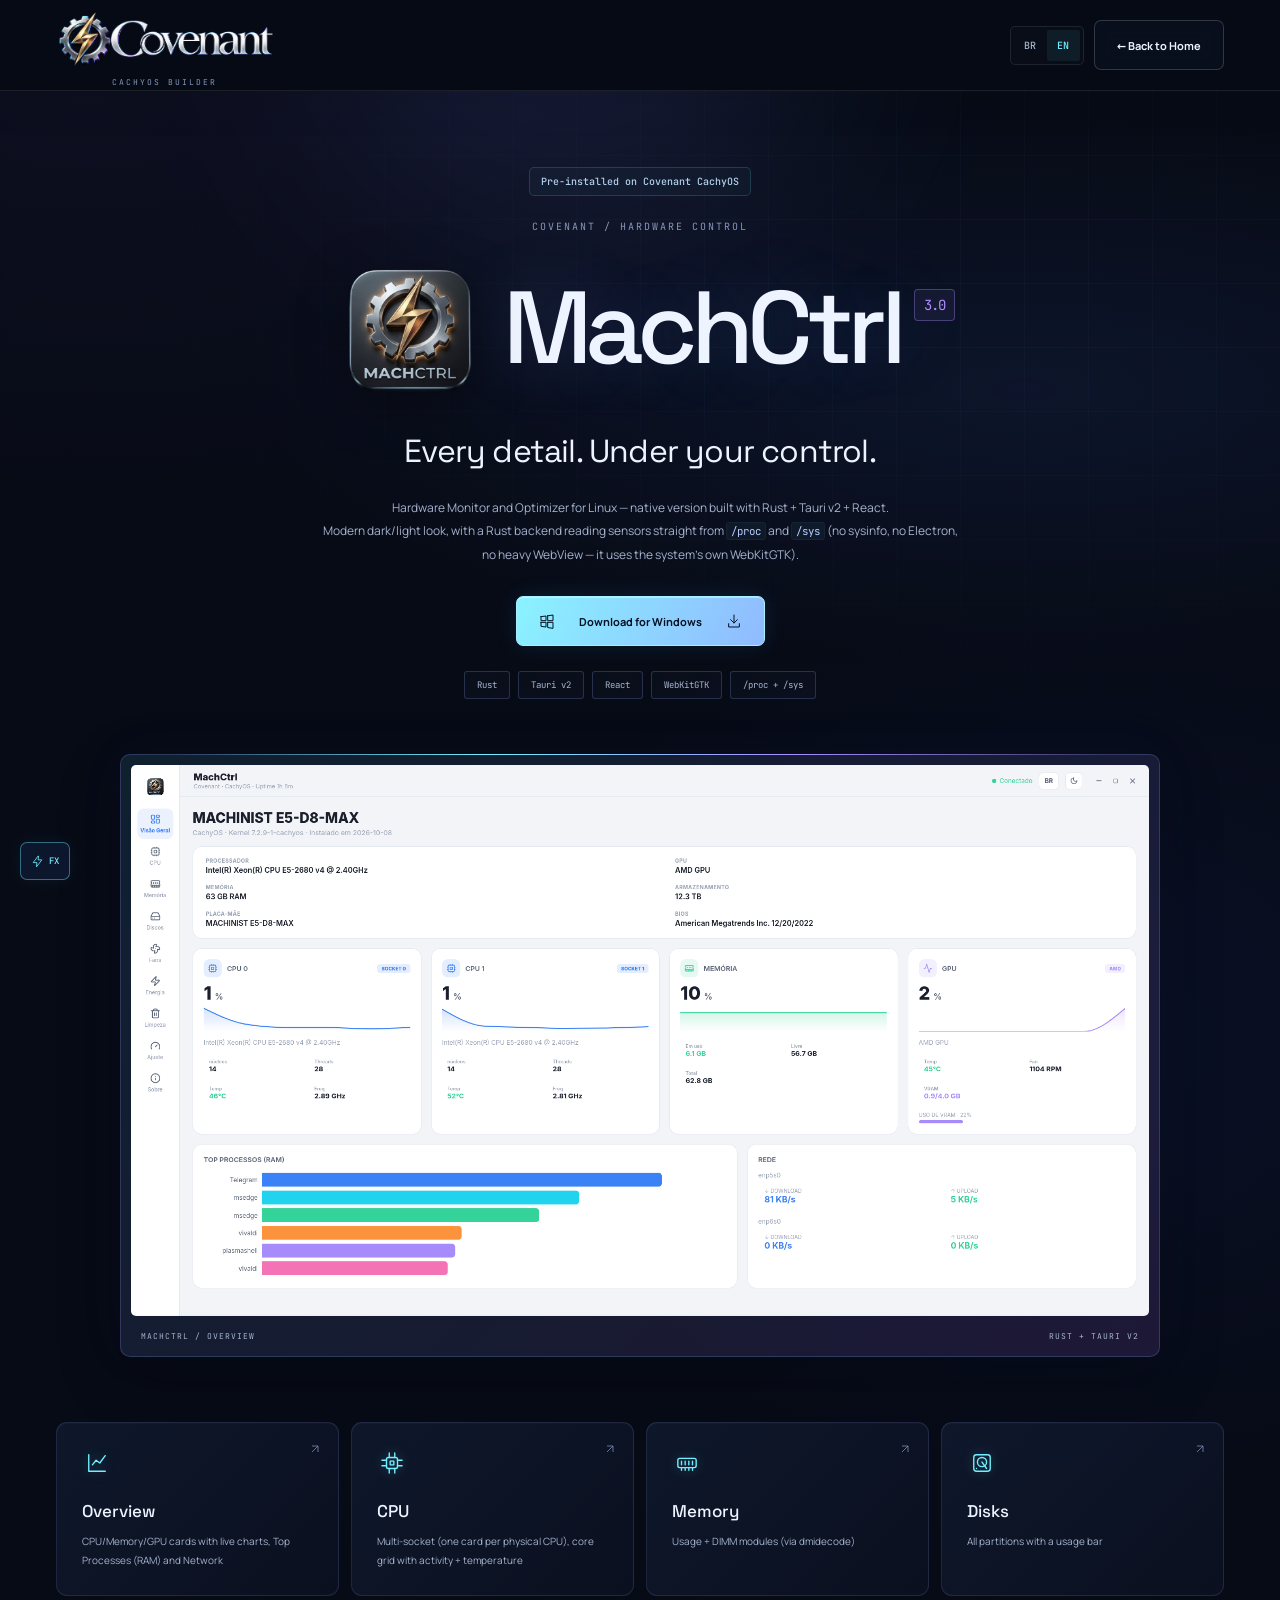
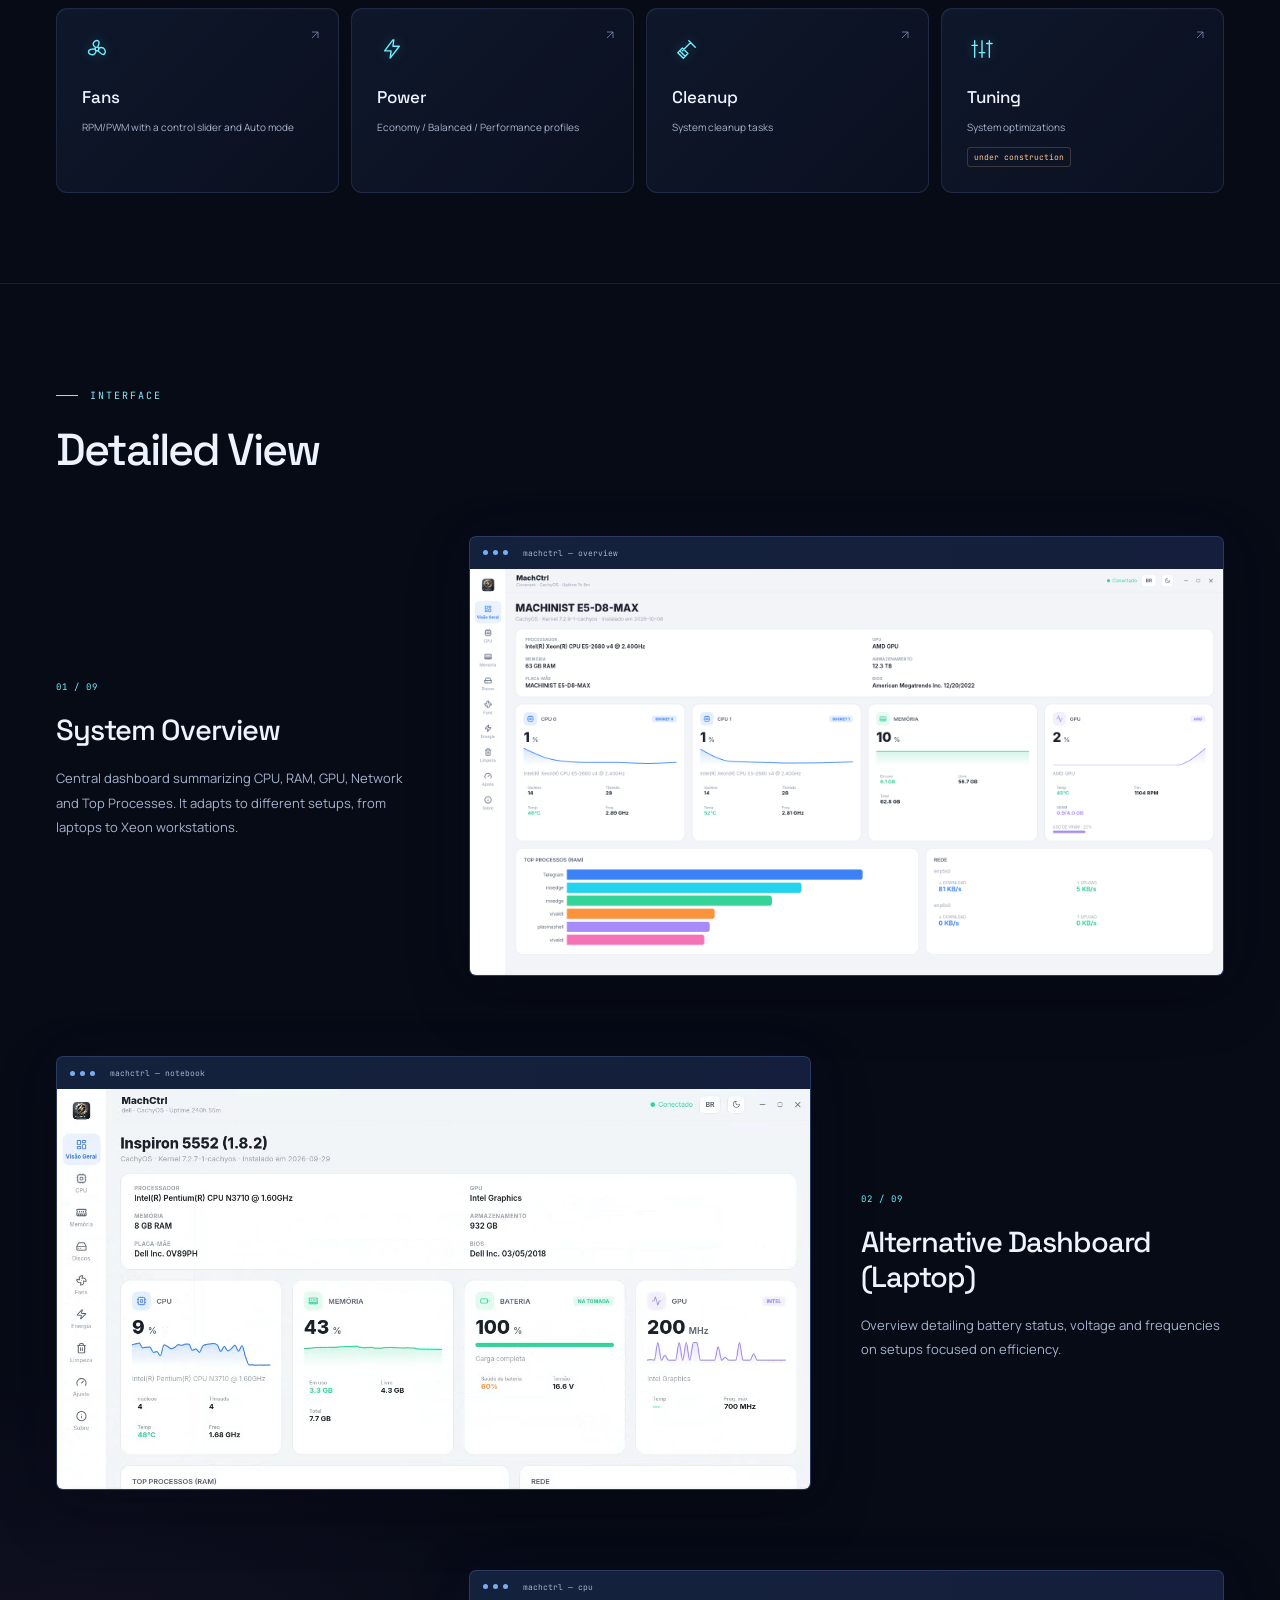
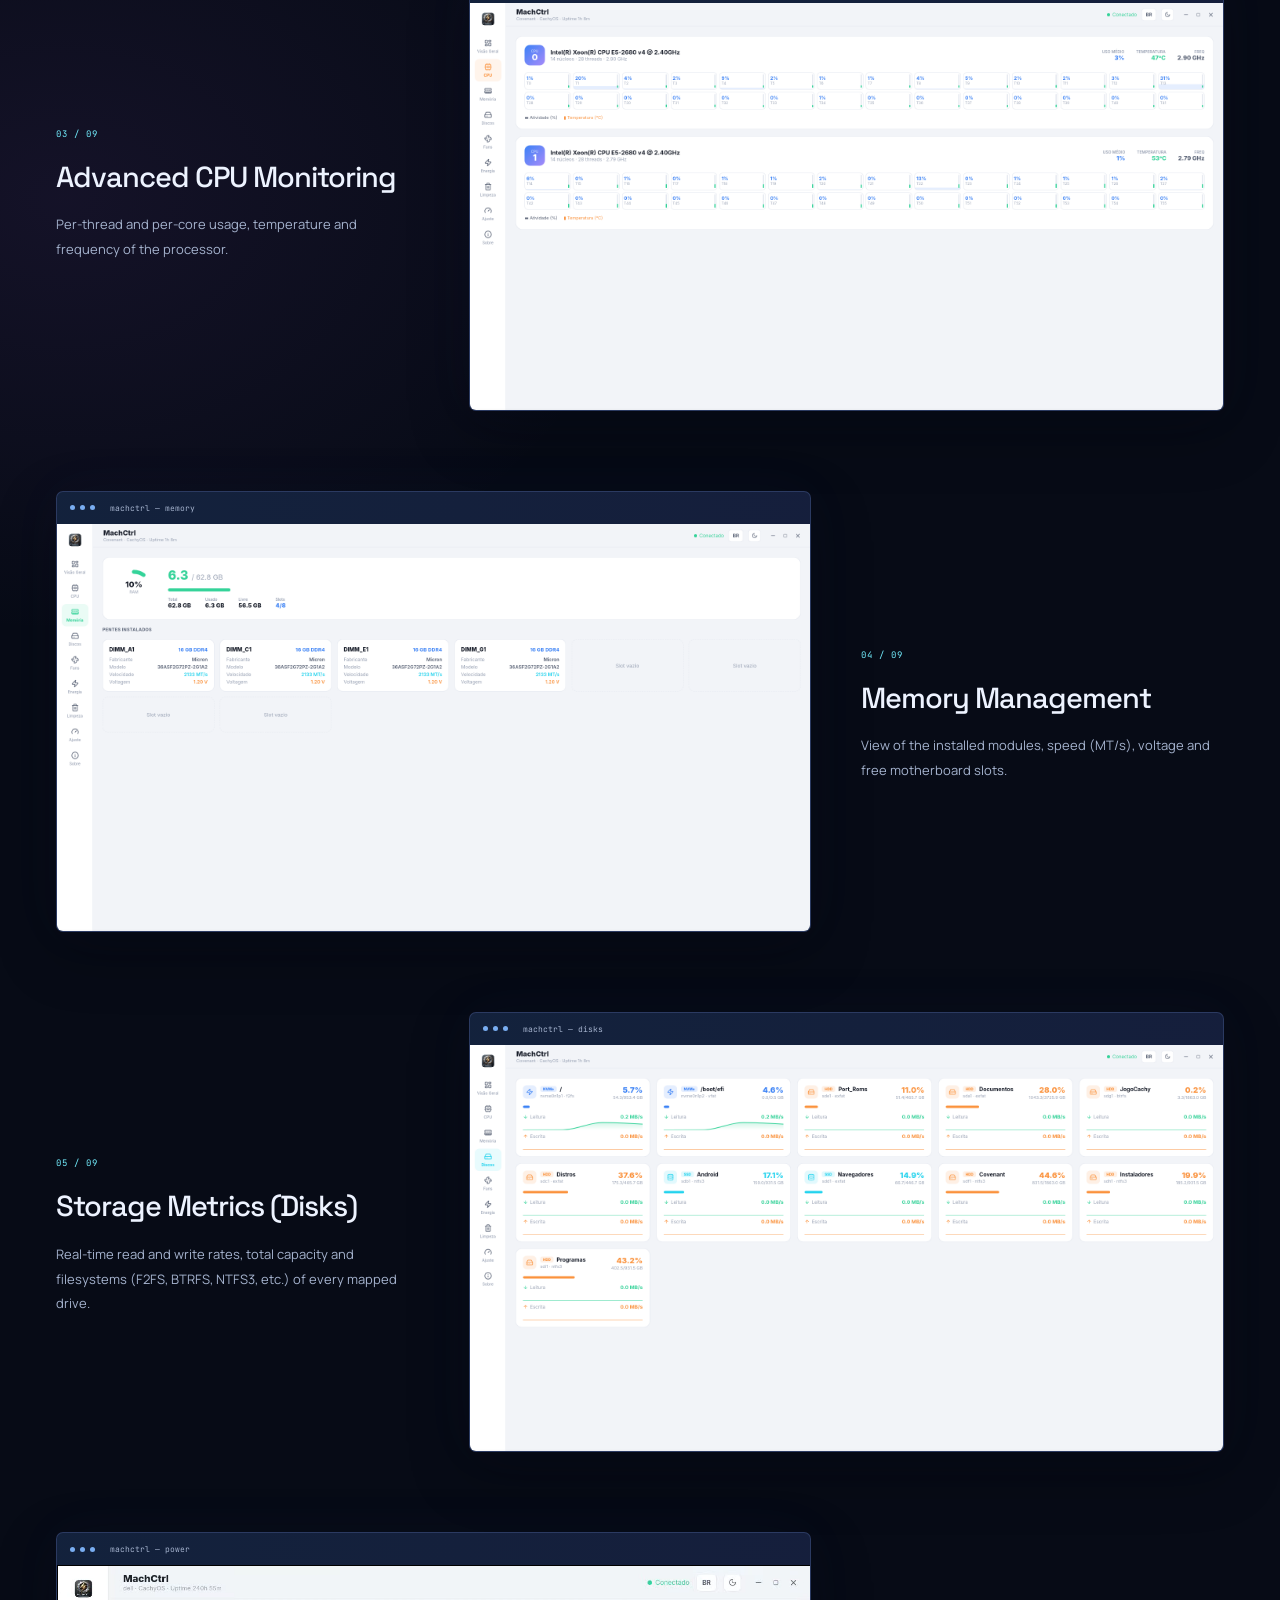
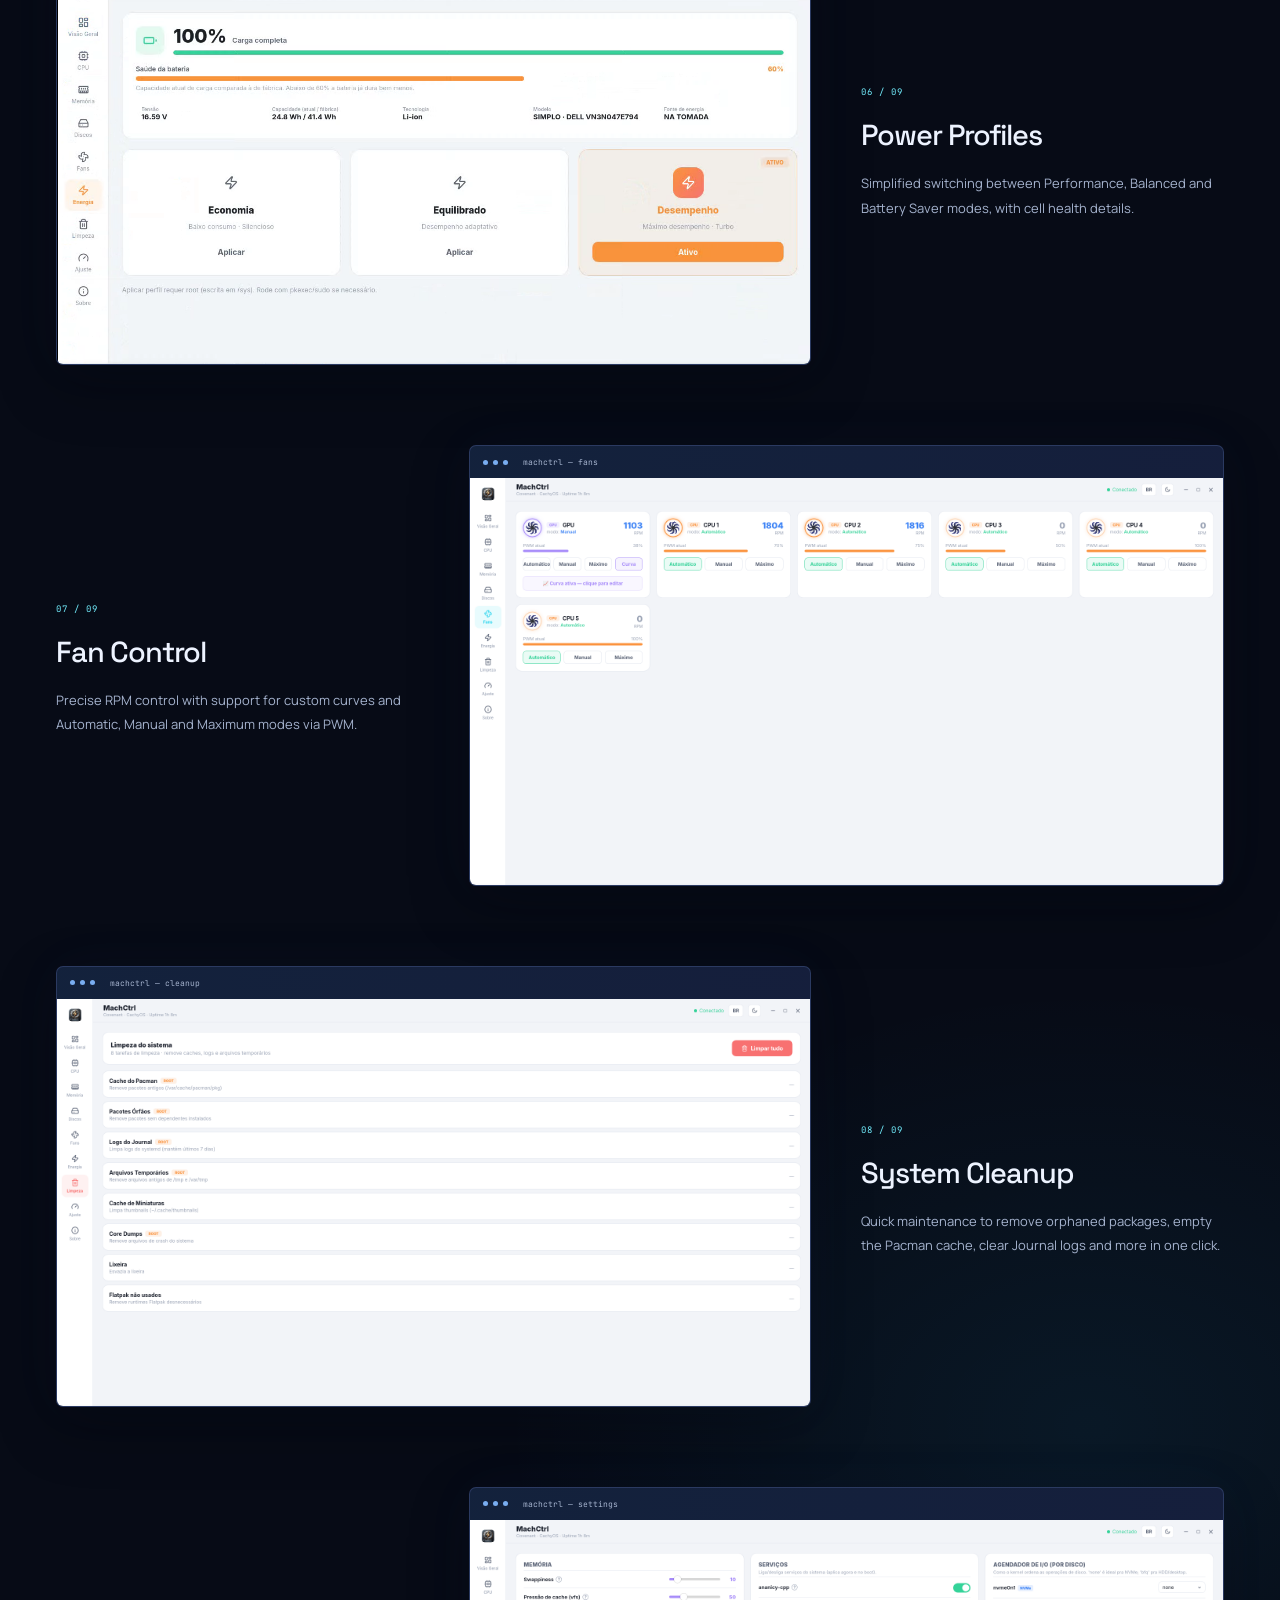
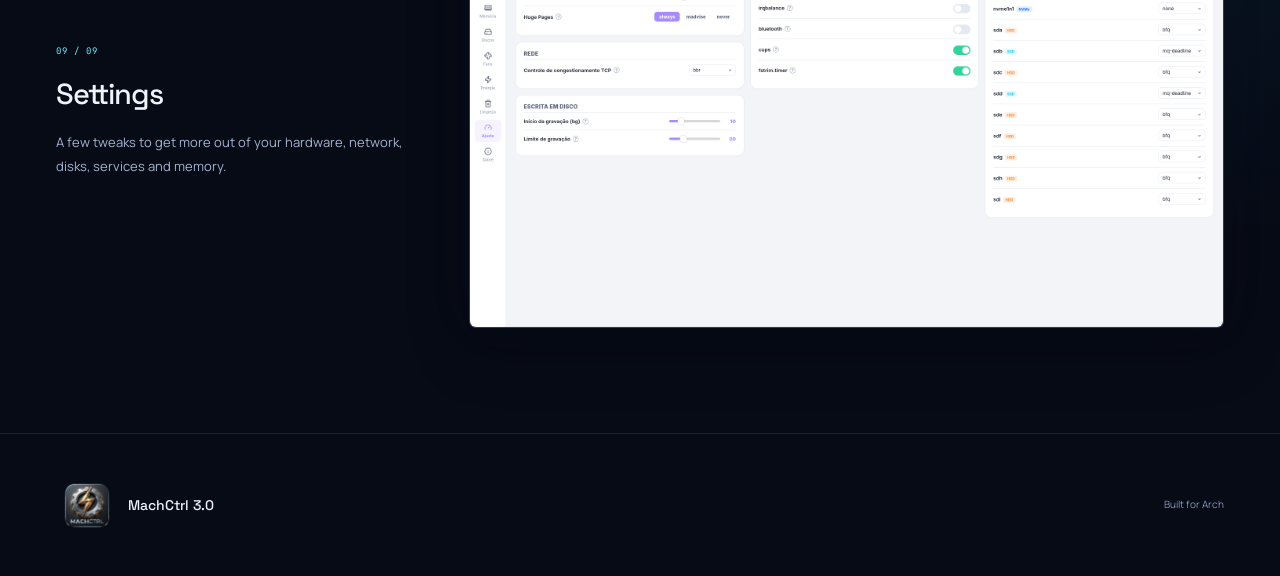
==== commit e3fe4db0: "Update Windows download link in machctrl.html" ====
--- a/machctrl.html
+++ b/machctrl.html
@@ -39,7 +39,7 @@
         (sem sysinfo, sem Electron, sem WebView pesado — usa o WebKitGTK do próprio sistema).
       </p>
       <div class="mach-download">
-        <a id="windows-download" class="btn btn-primary" href="https://drive.google.com/file/d/1B4B6ddfuYem9r3j5sIPdgX1NuIaMthOj/view?usp=sharing" target="_blank" rel="noopener noreferrer">
+        <a id="windows-download" class="btn btn-primary" href="https://drive.google.com/file/d/15veyGMGmjYBprZoC0ZQhdr9pytntZDZN/view?usp=sharing" target="_blank" rel="noopener noreferrer">
           <svg class="line-icon" viewBox="0 0 24 24" aria-hidden="true"><path d="M3 5.5 10.5 4.5v7H3v-6Zm10-1.3L21 3v8.5h-8V4.2ZM3 14h7.5v7L3 20v-6Zm10 0h8v9l-8-1.2V14Z"/></svg>
           <span data-i18n="m_windows_download">Download para Windows</span>
           <svg class="line-icon" viewBox="0 0 24 24" aria-hidden="true"><path d="M12 3v12m-5-5 5 5 5-5M4 16v5h16v-5"/></svg>
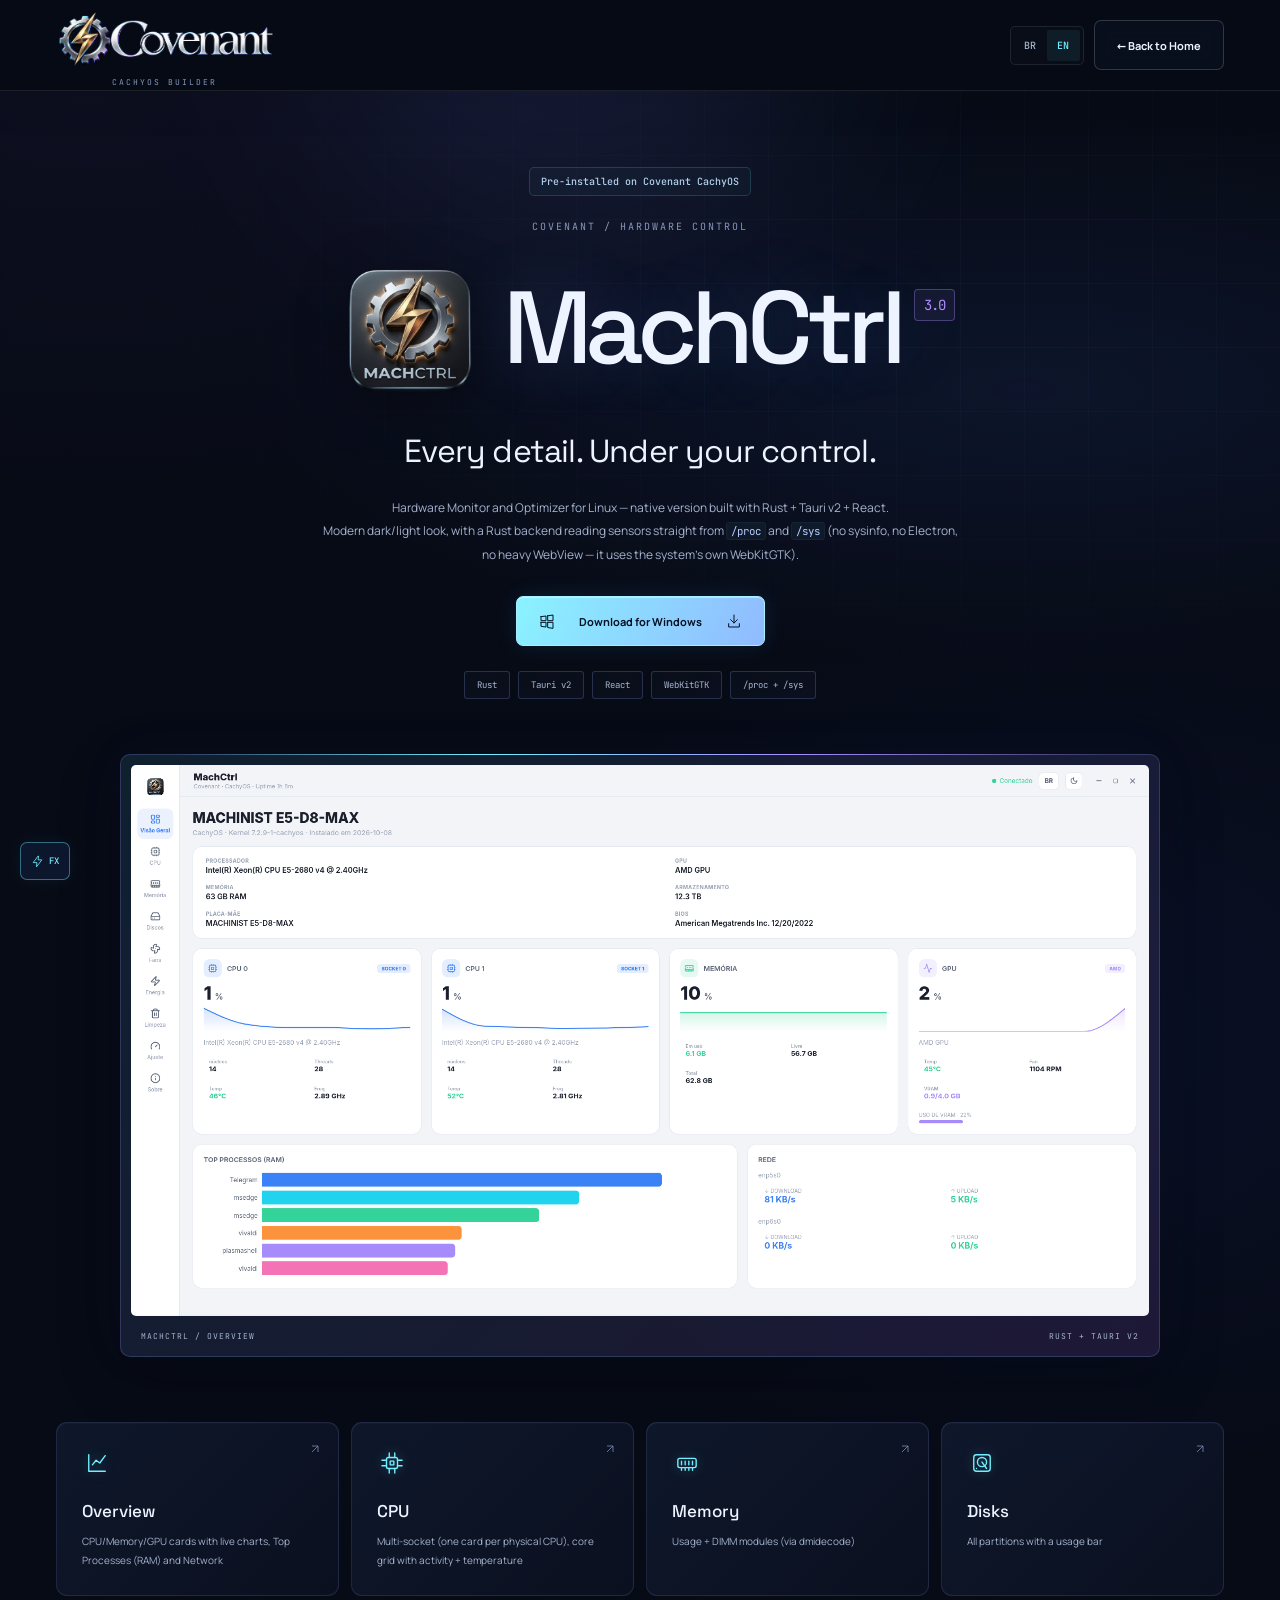
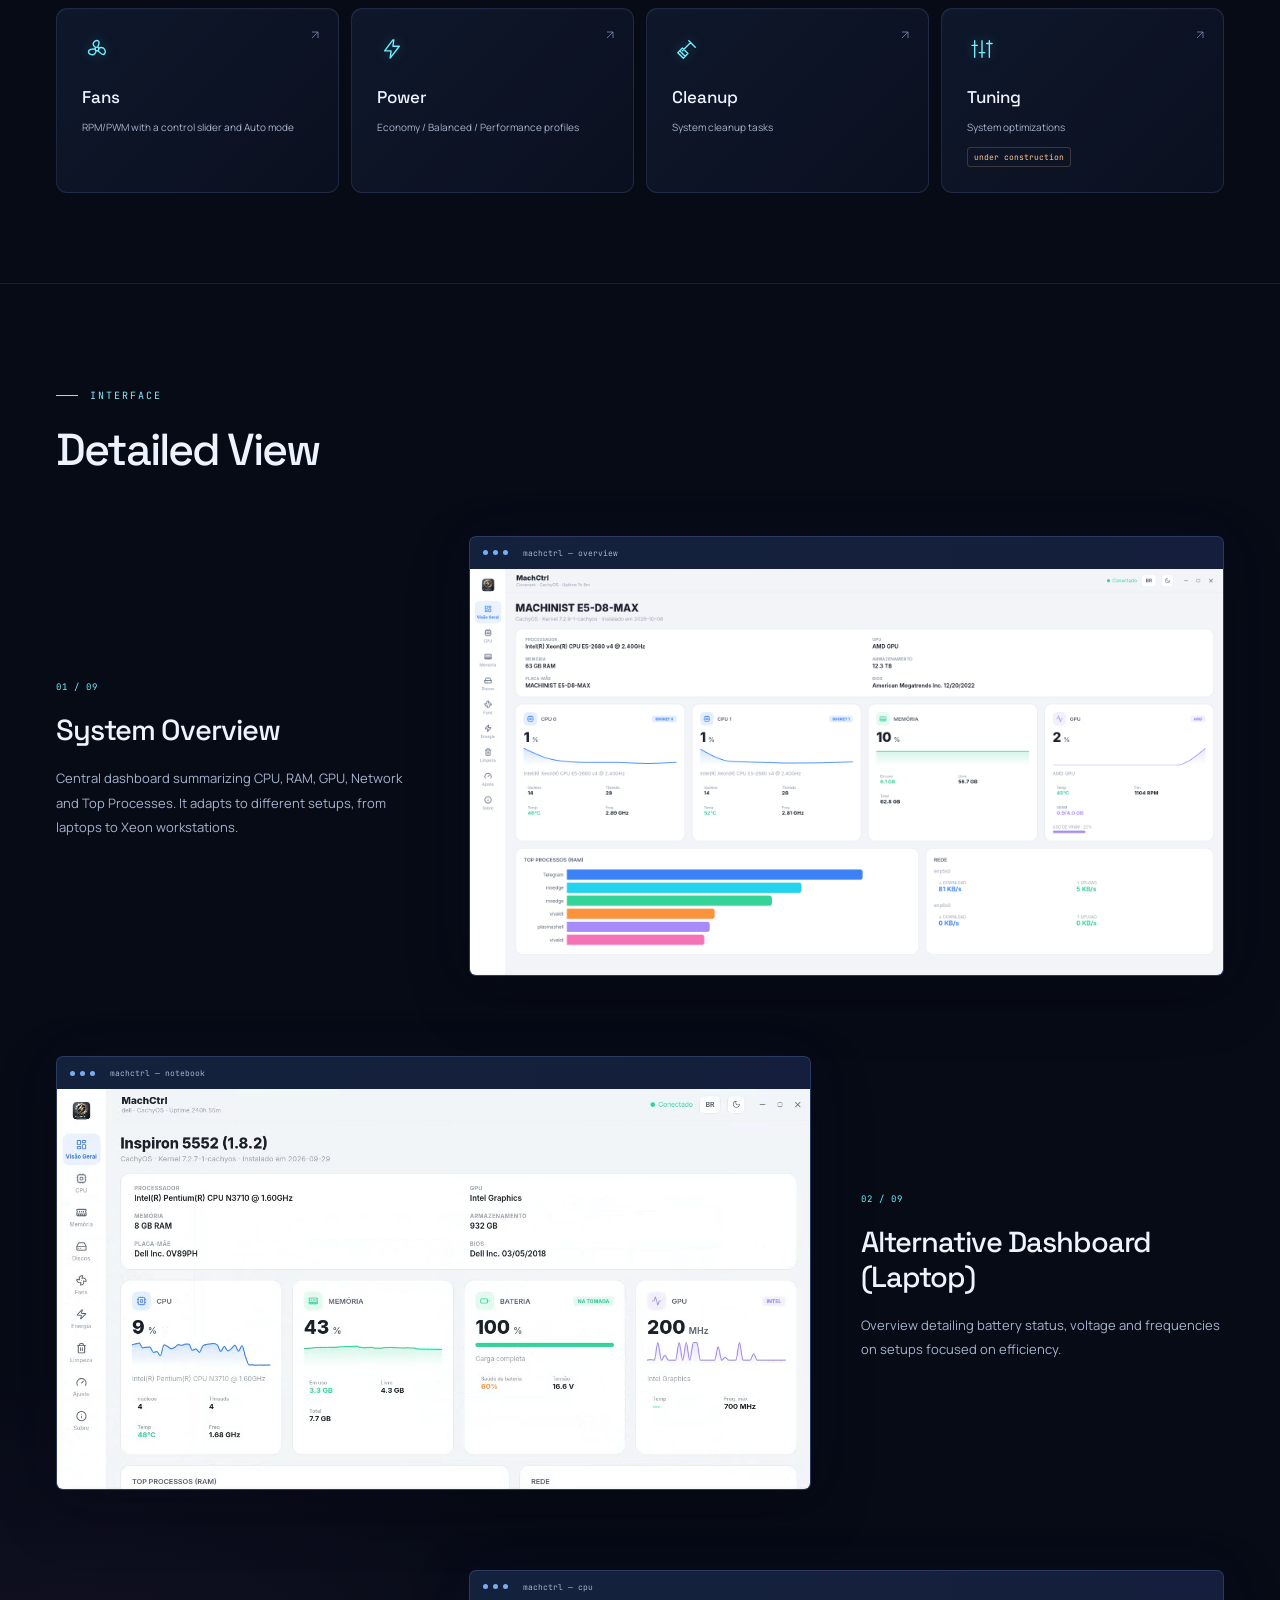
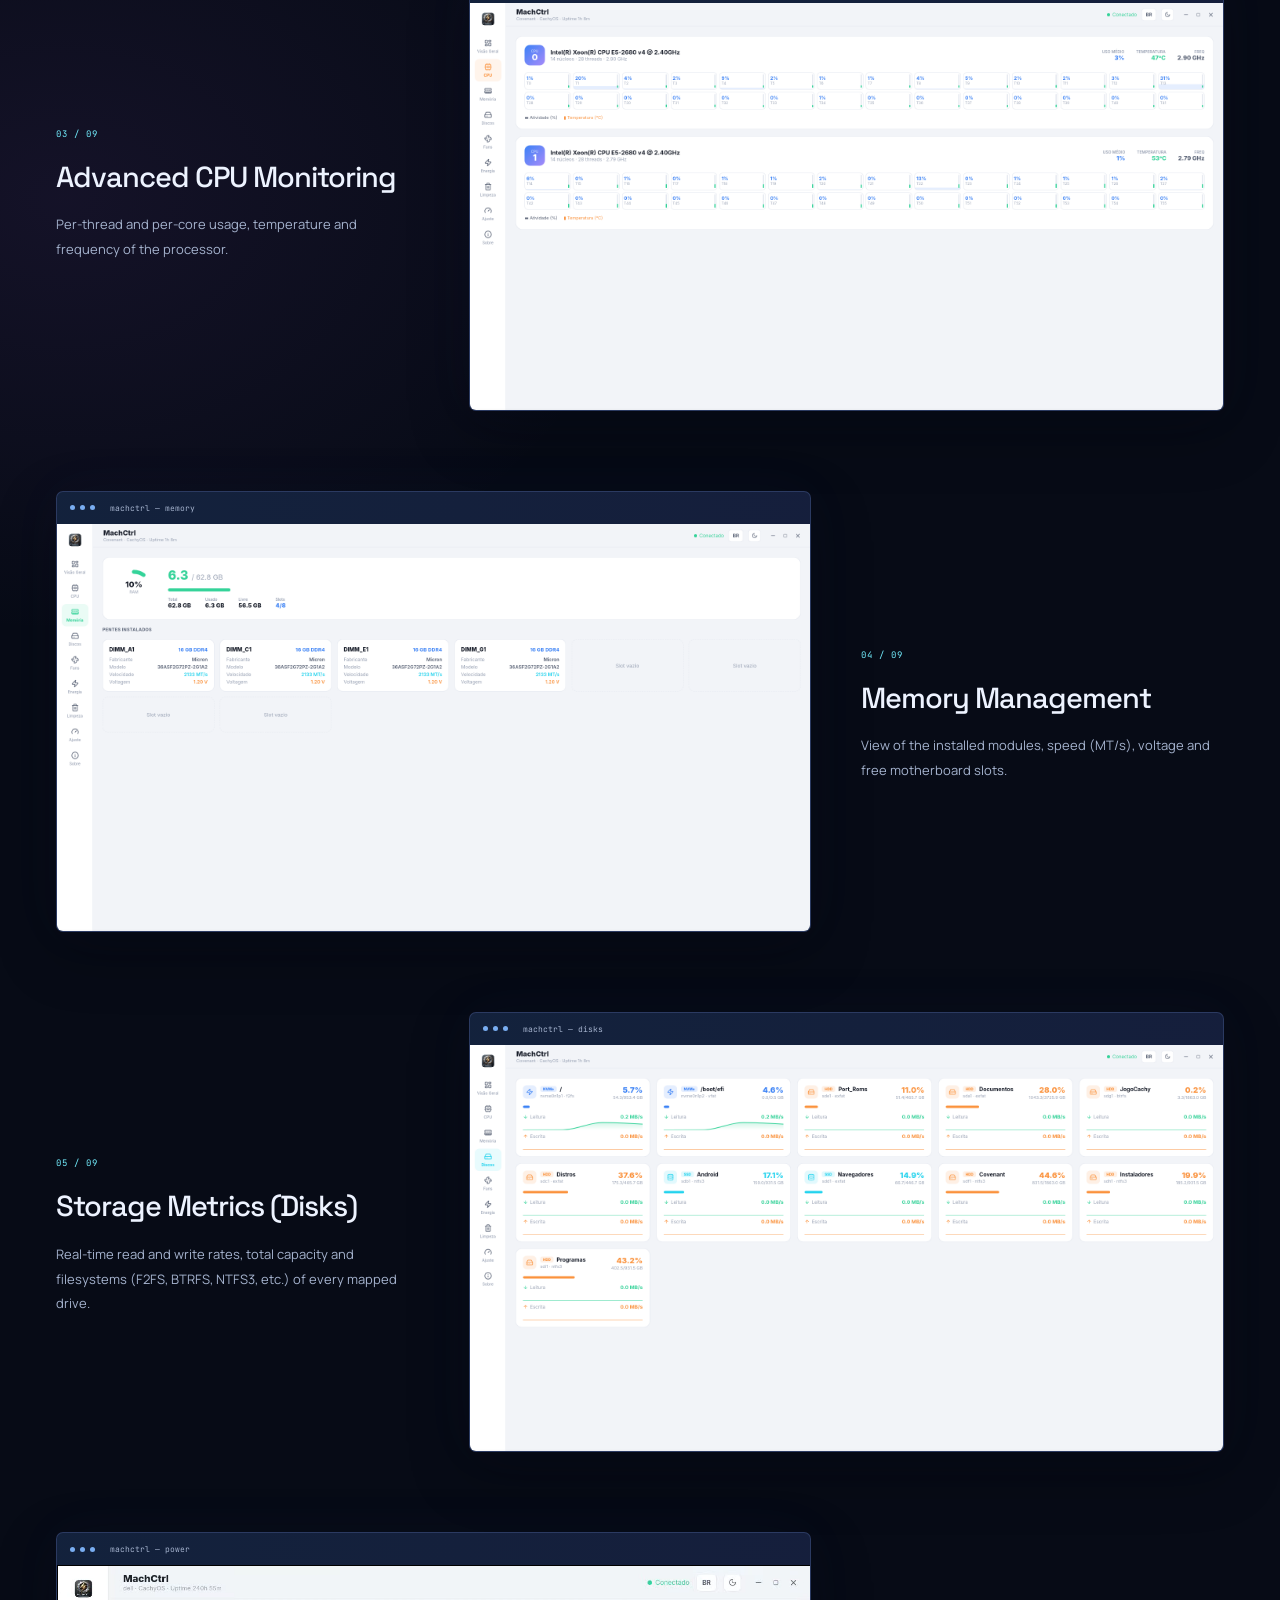
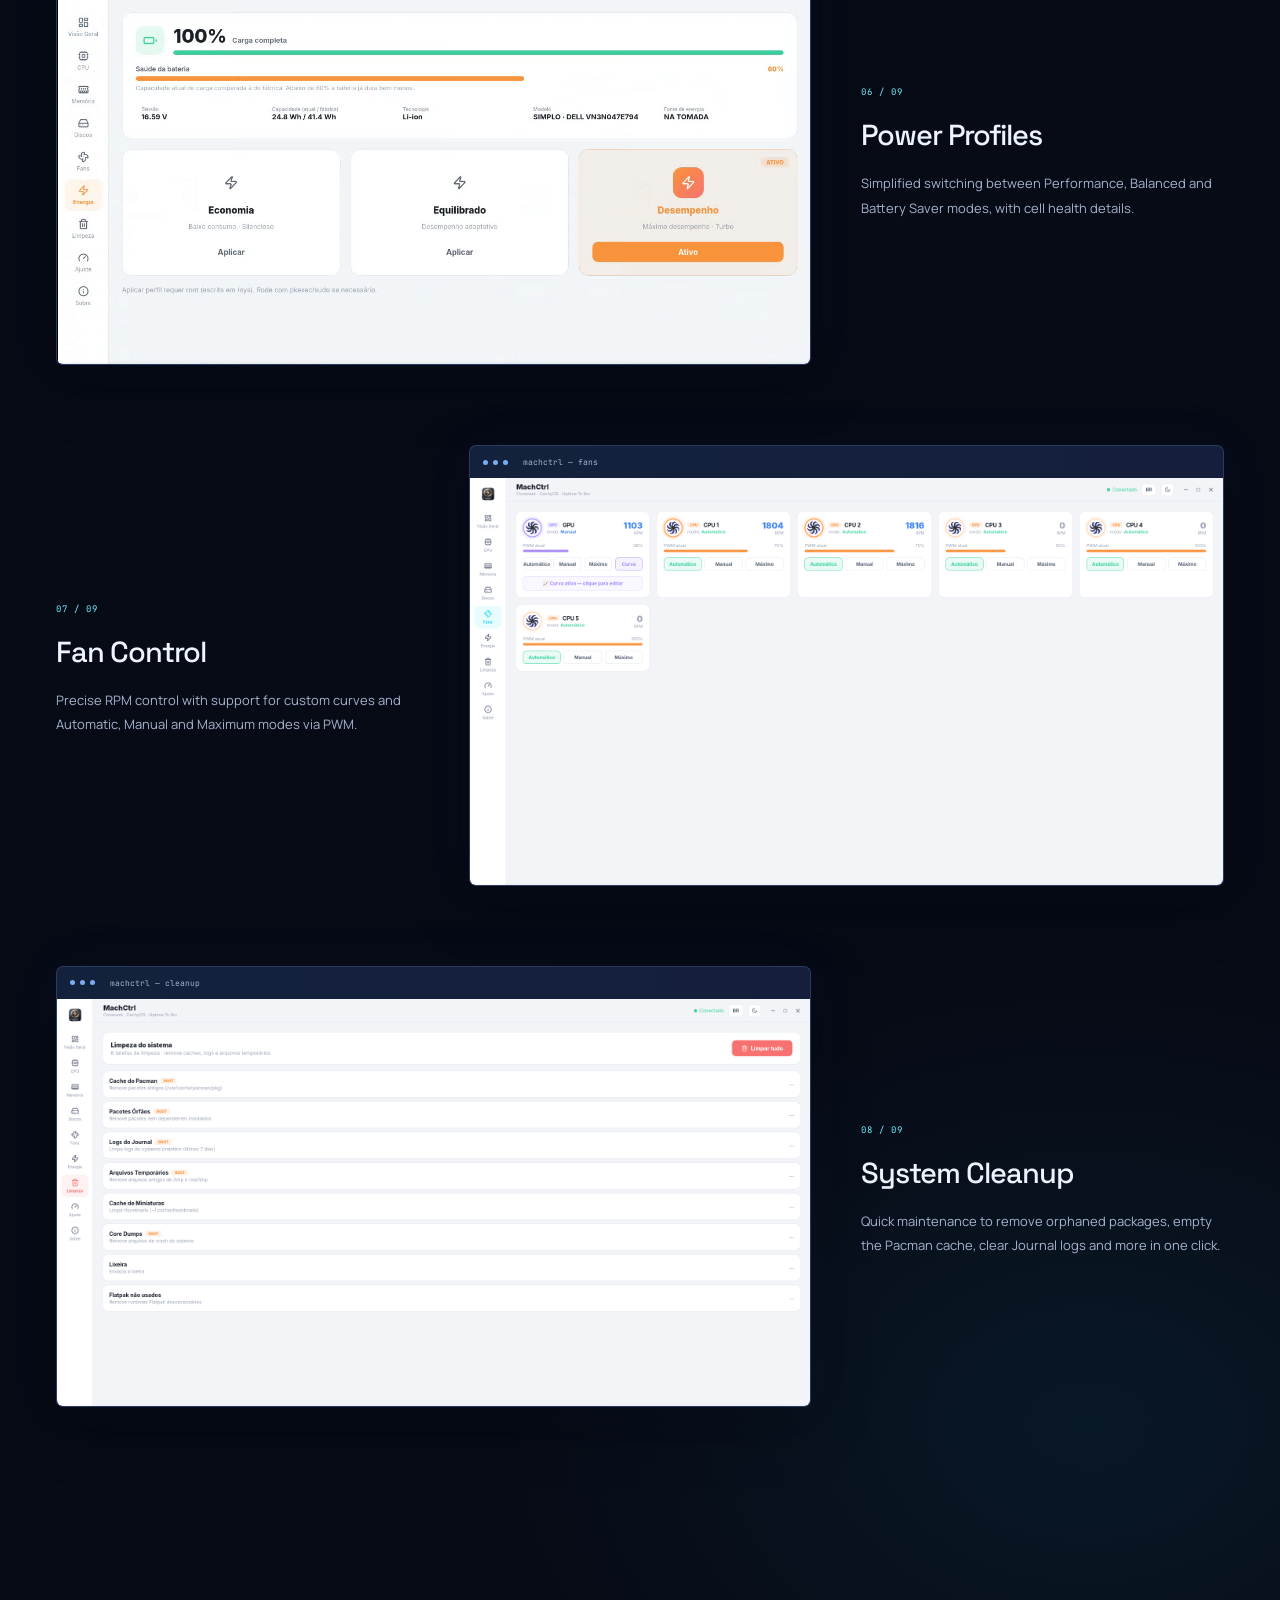
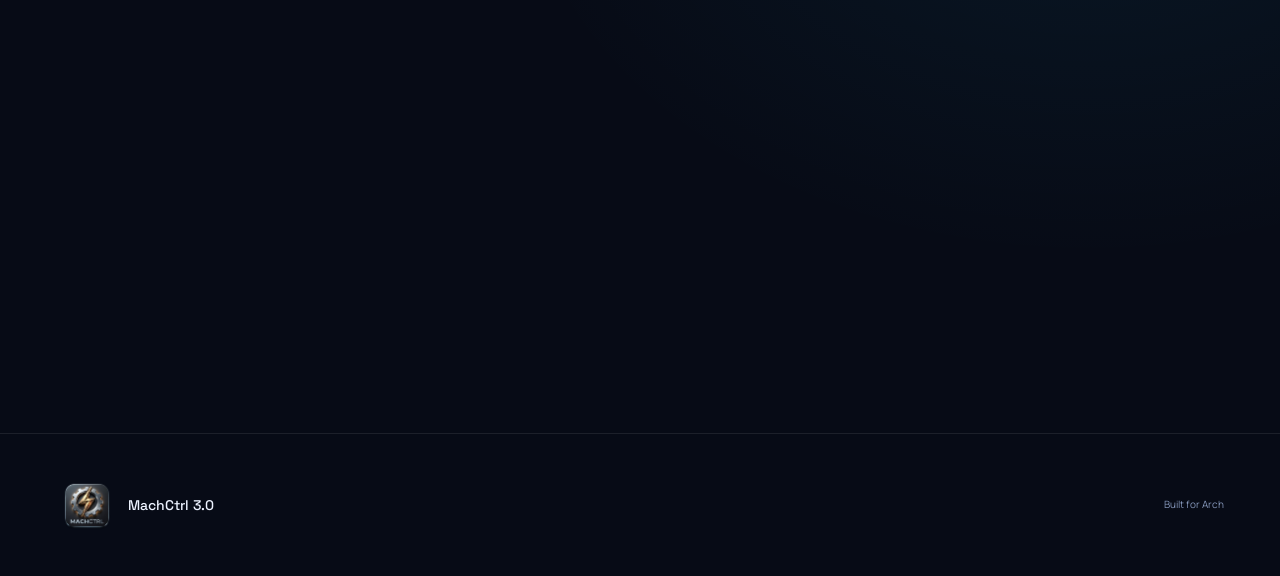
==== commit dd678d6a: "Update Windows download link in machctrl.html" ====
--- a/machctrl.html
+++ b/machctrl.html
@@ -39,7 +39,7 @@
         (sem sysinfo, sem Electron, sem WebView pesado — usa o WebKitGTK do próprio sistema).
       </p>
       <div class="mach-download">
-        <a id="windows-download" class="btn btn-primary" href="https://drive.google.com/file/d/15veyGMGmjYBprZoC0ZQhdr9pytntZDZN/view?usp=sharing" target="_blank" rel="noopener noreferrer">
+        <a id="windows-download" class="btn btn-primary" href="https://drive.google.com/file/d/1PmxlV7EgiUwdELdDH2Gy3bVV8JDAYyZg/view?usp=sharing" target="_blank" rel="noopener noreferrer">
           <svg class="line-icon" viewBox="0 0 24 24" aria-hidden="true"><path d="M3 5.5 10.5 4.5v7H3v-6Zm10-1.3L21 3v8.5h-8V4.2ZM3 14h7.5v7L3 20v-6Zm10 0h8v9l-8-1.2V14Z"/></svg>
           <span data-i18n="m_windows_download">Download para Windows</span>
           <svg class="line-icon" viewBox="0 0 24 24" aria-hidden="true"><path d="M12 3v12m-5-5 5 5 5-5M4 16v5h16v-5"/></svg>
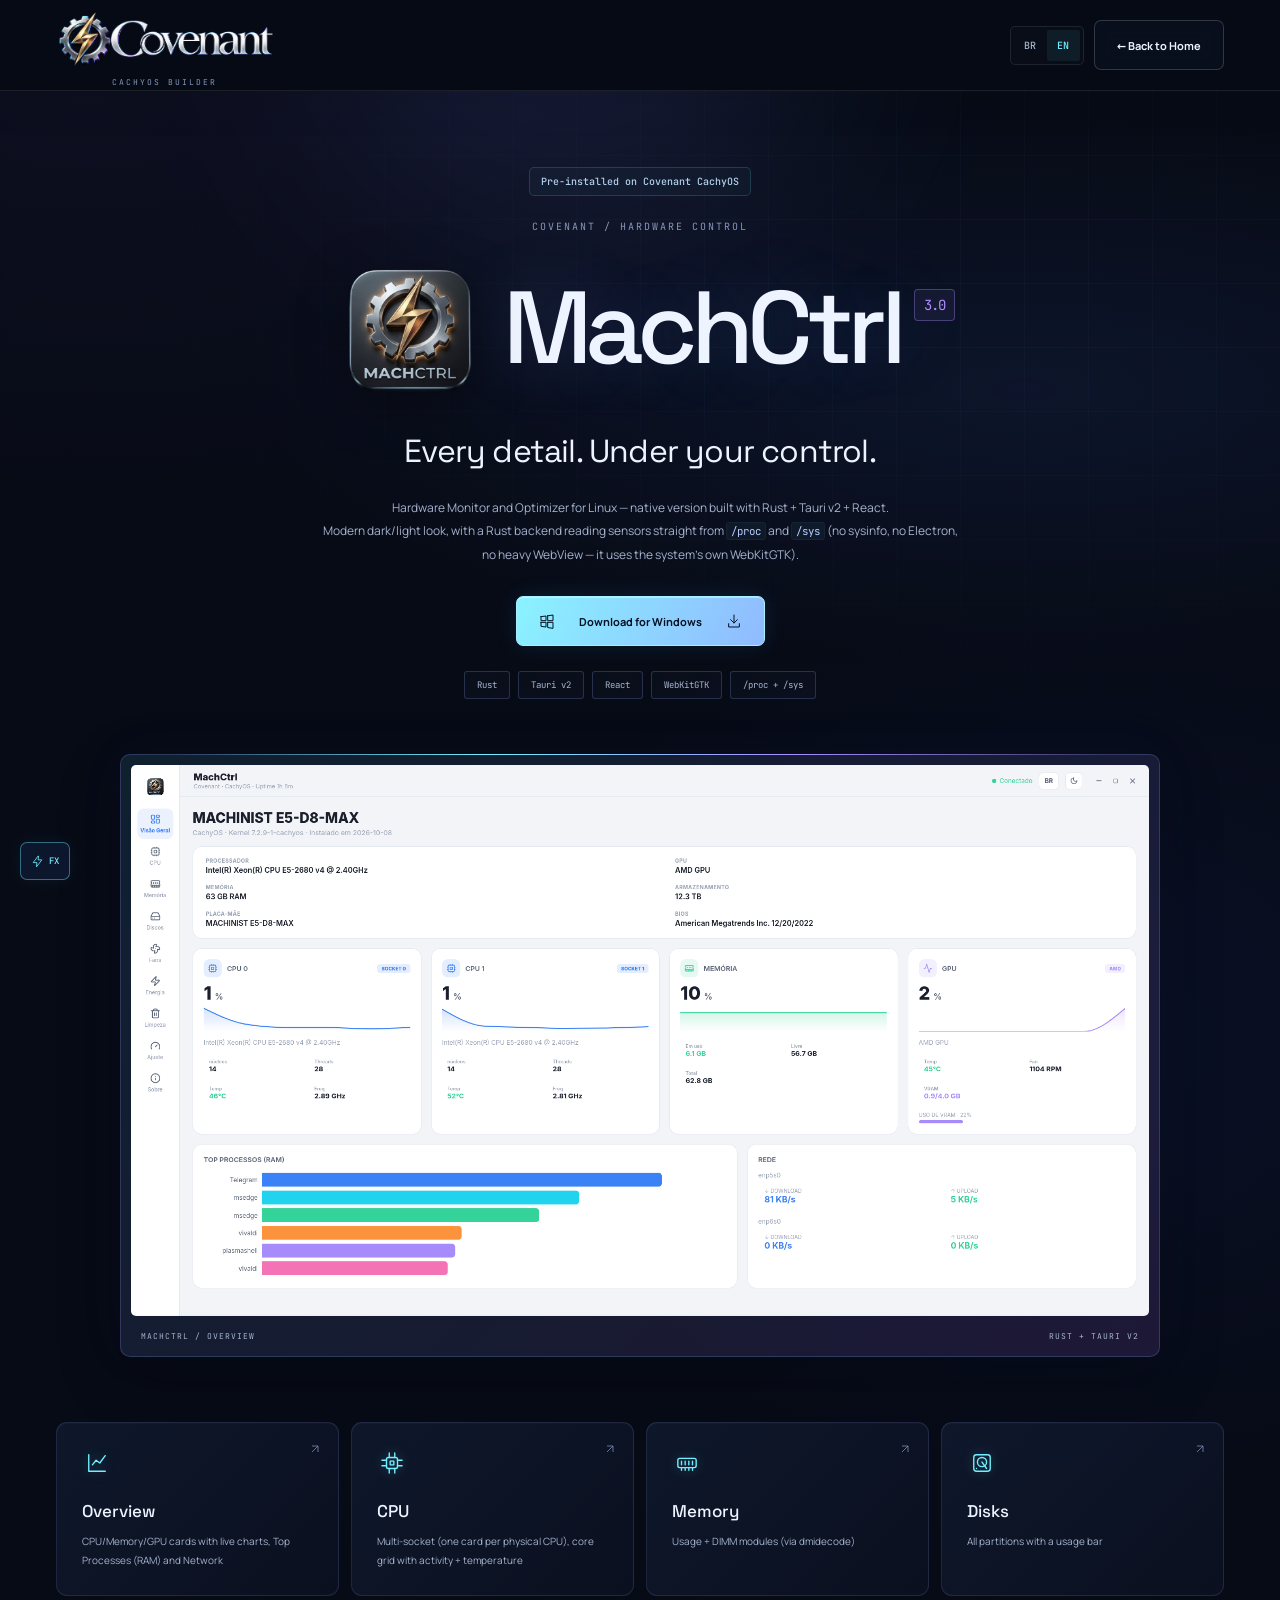
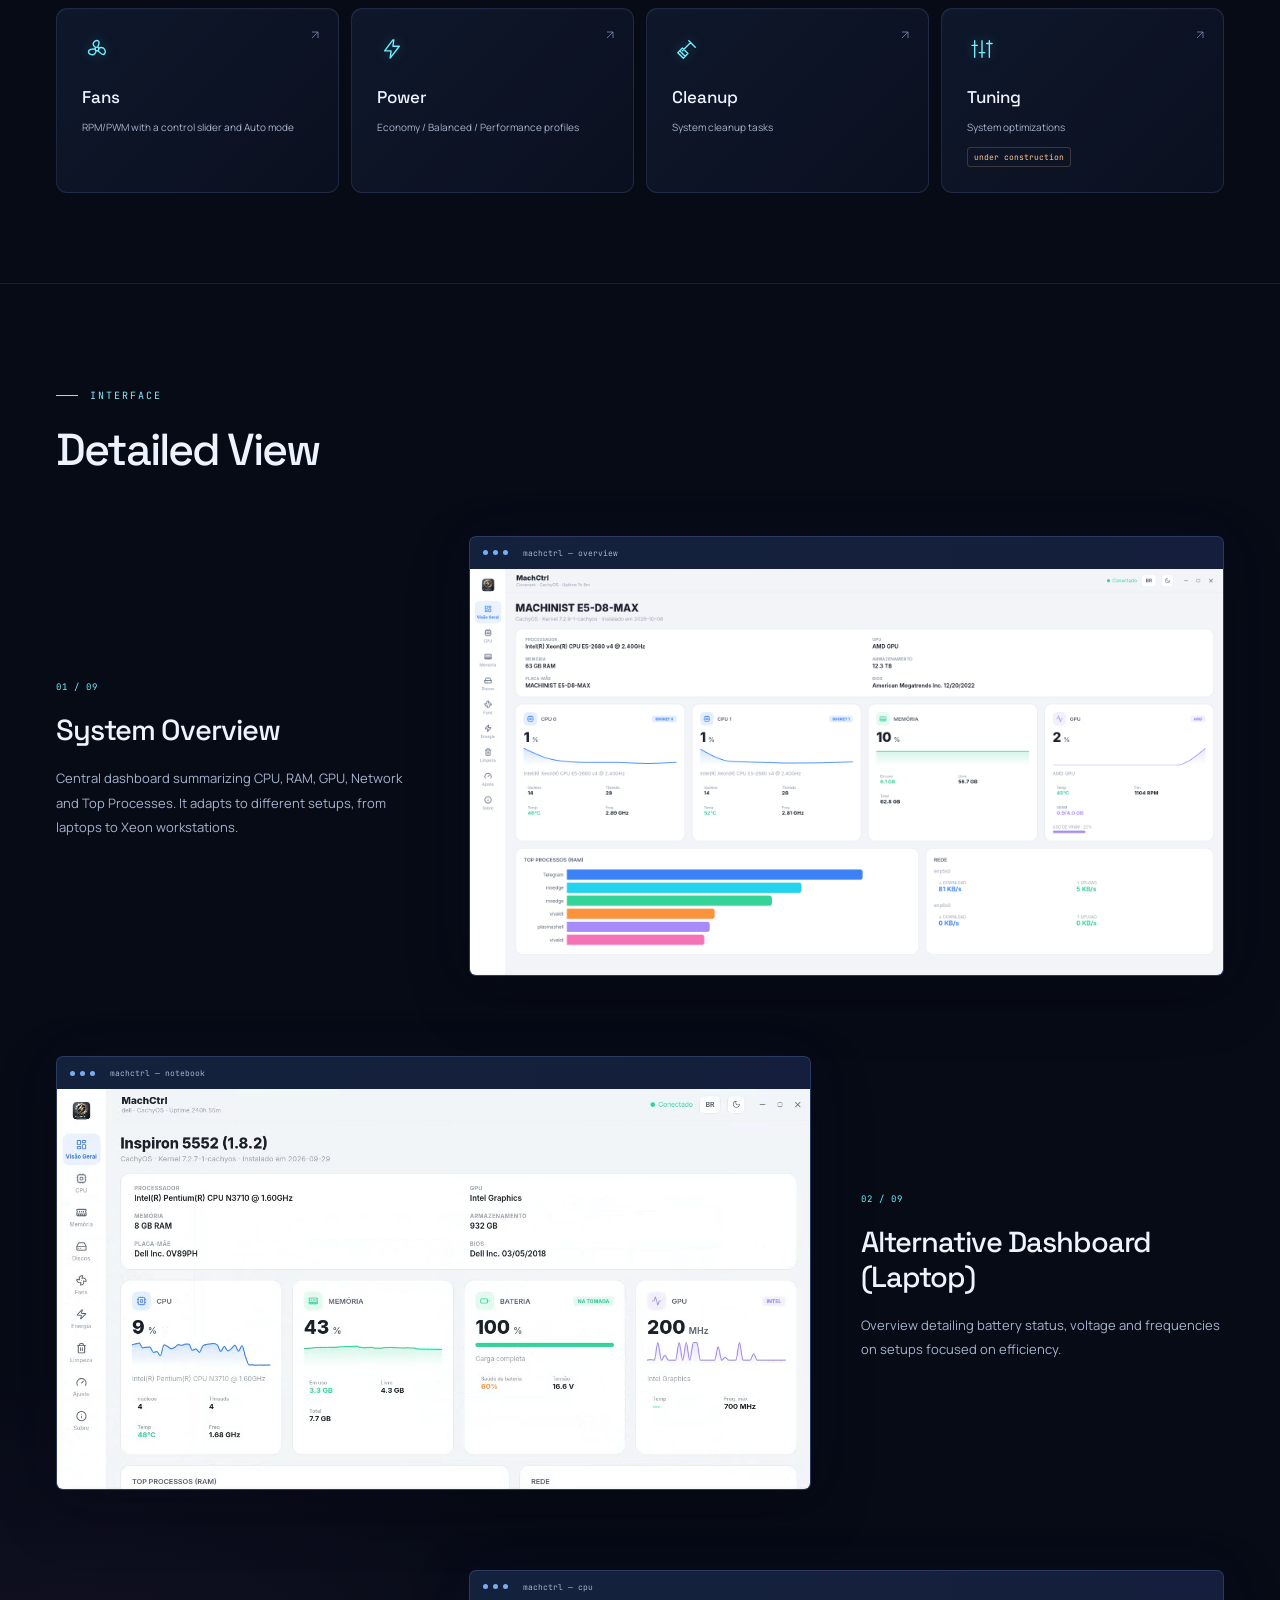
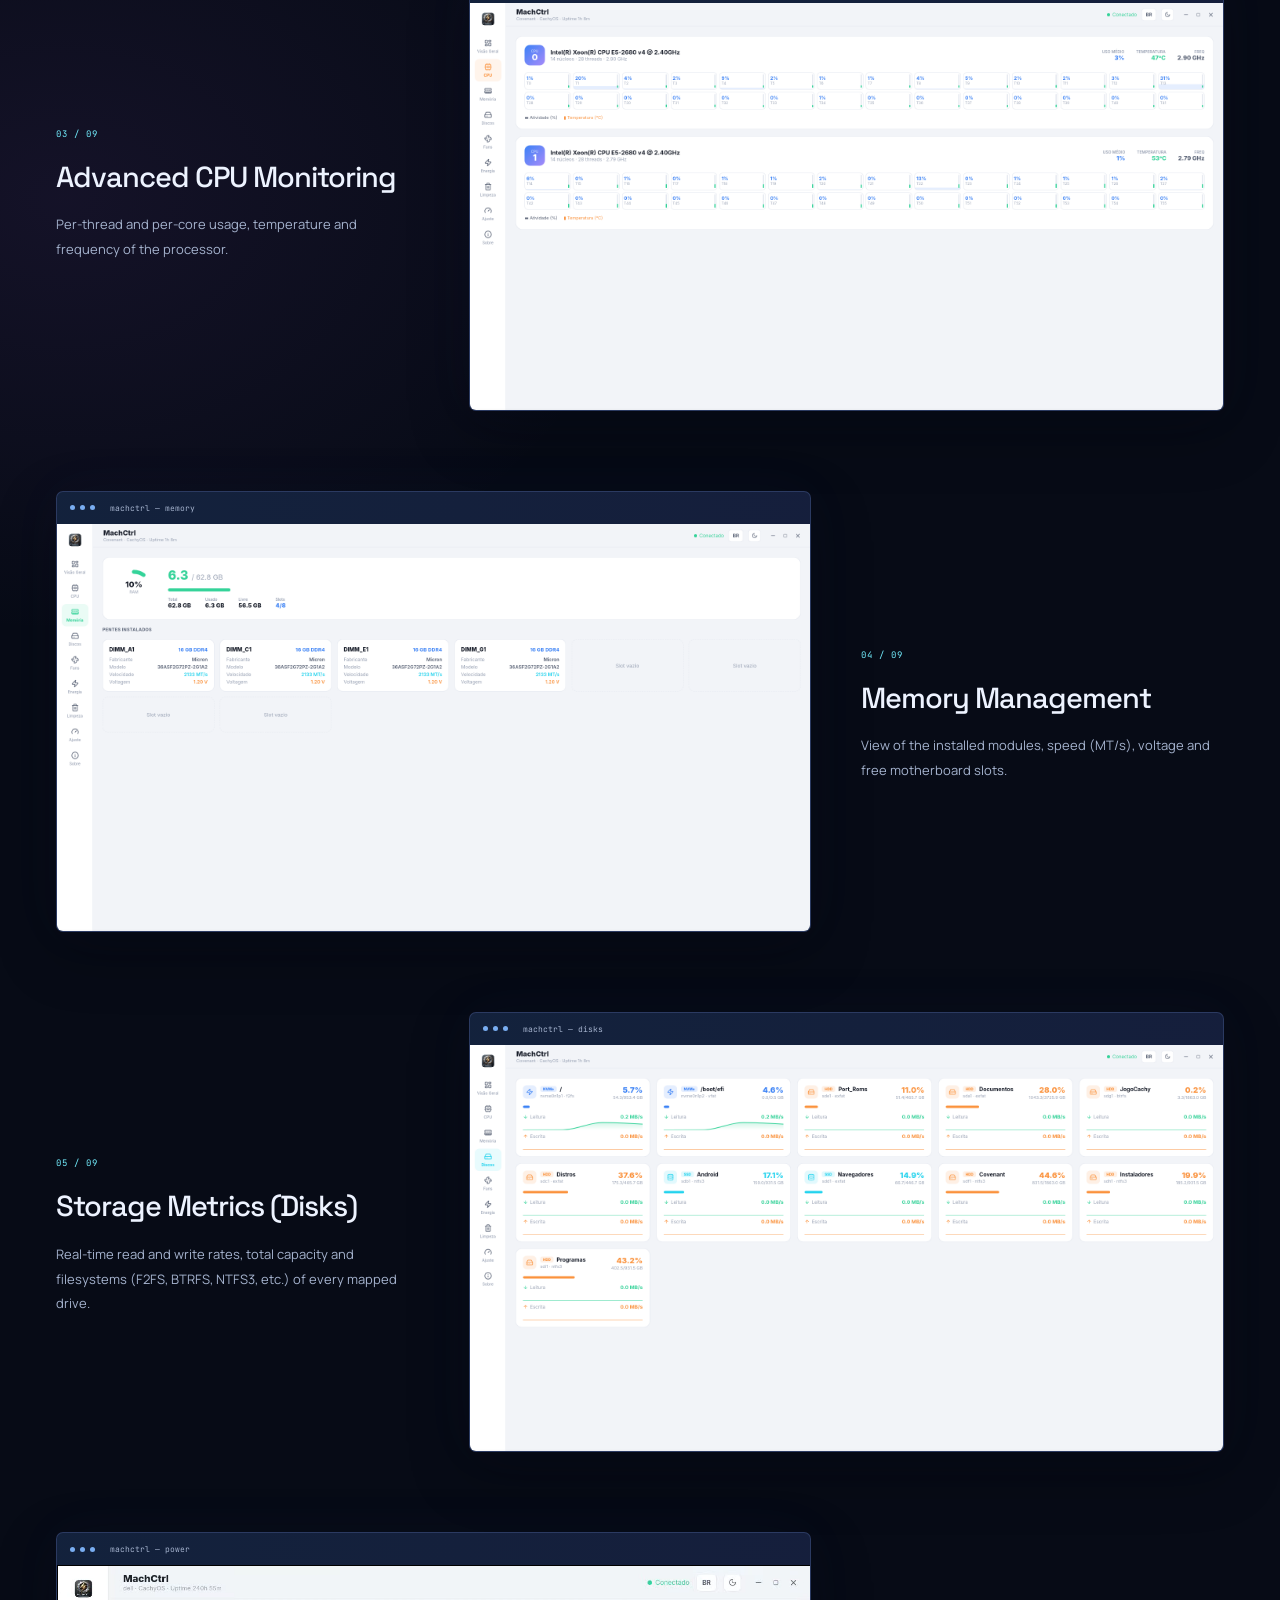
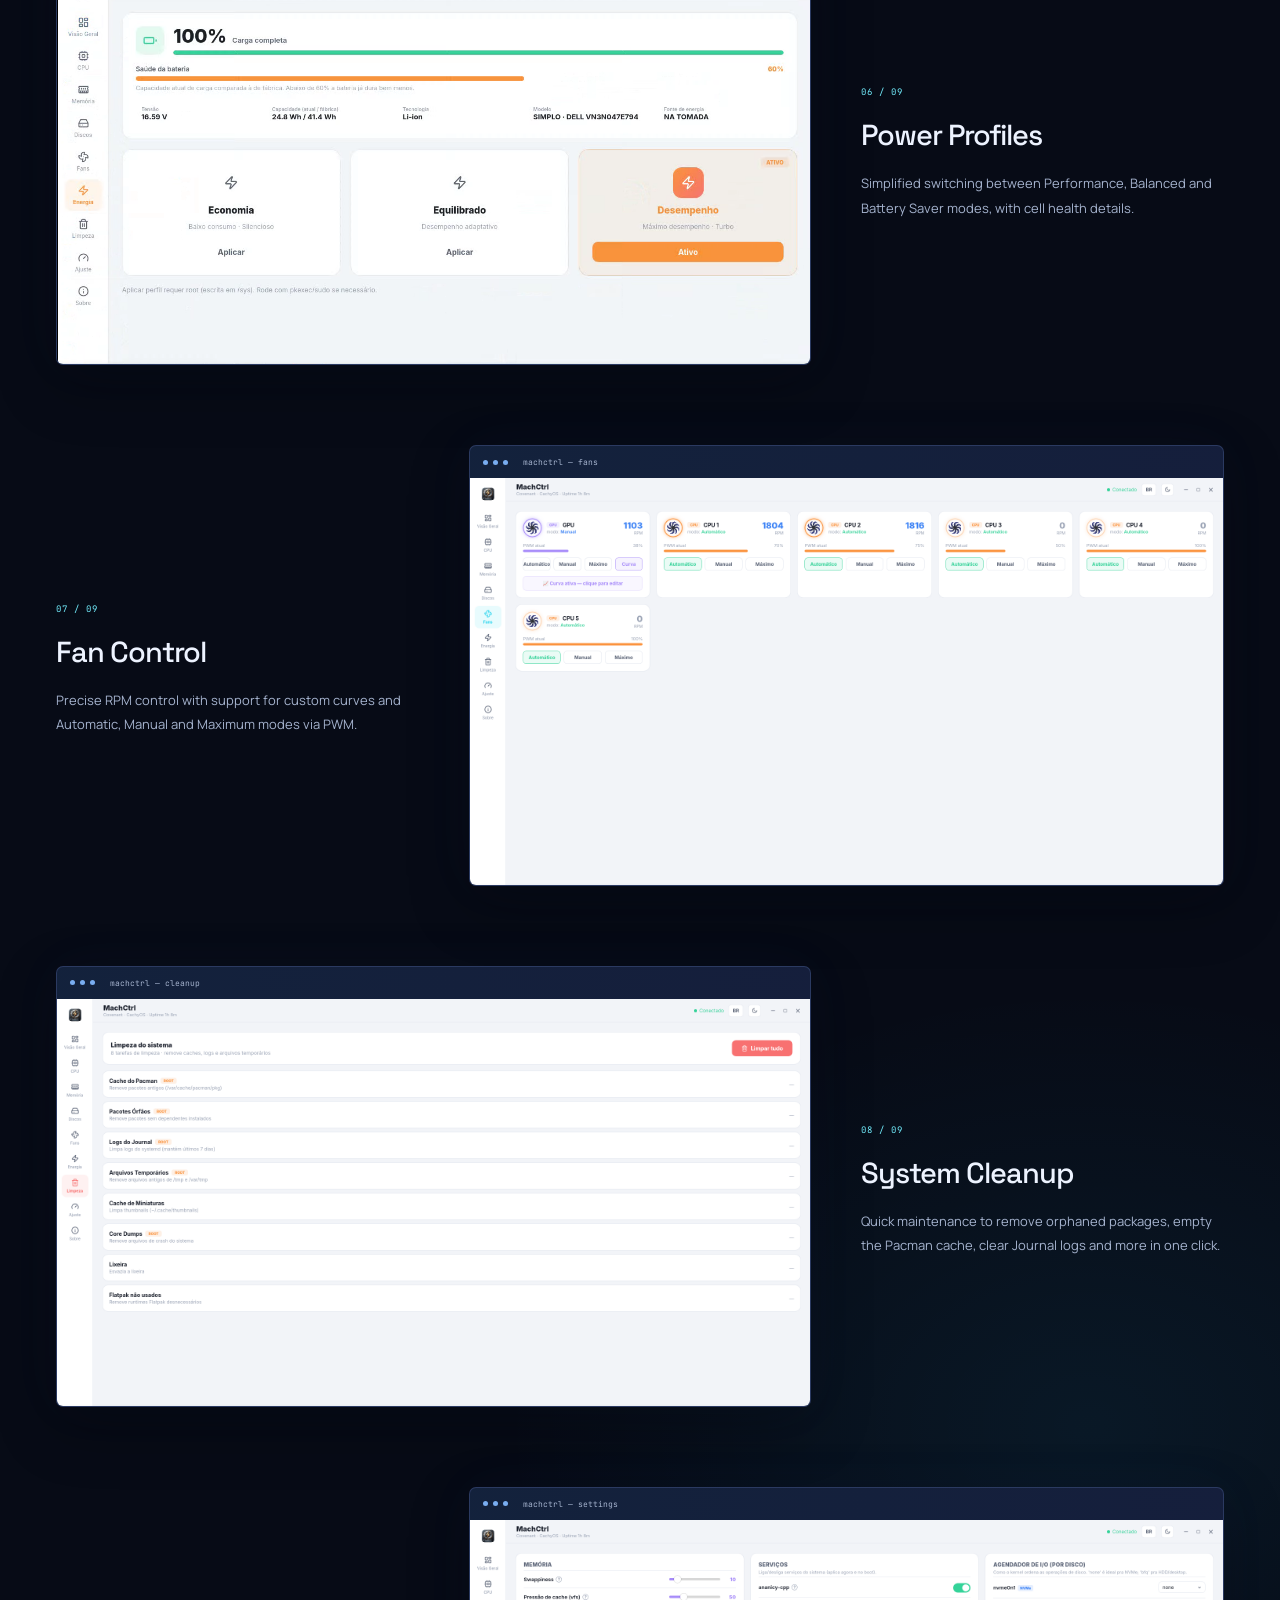
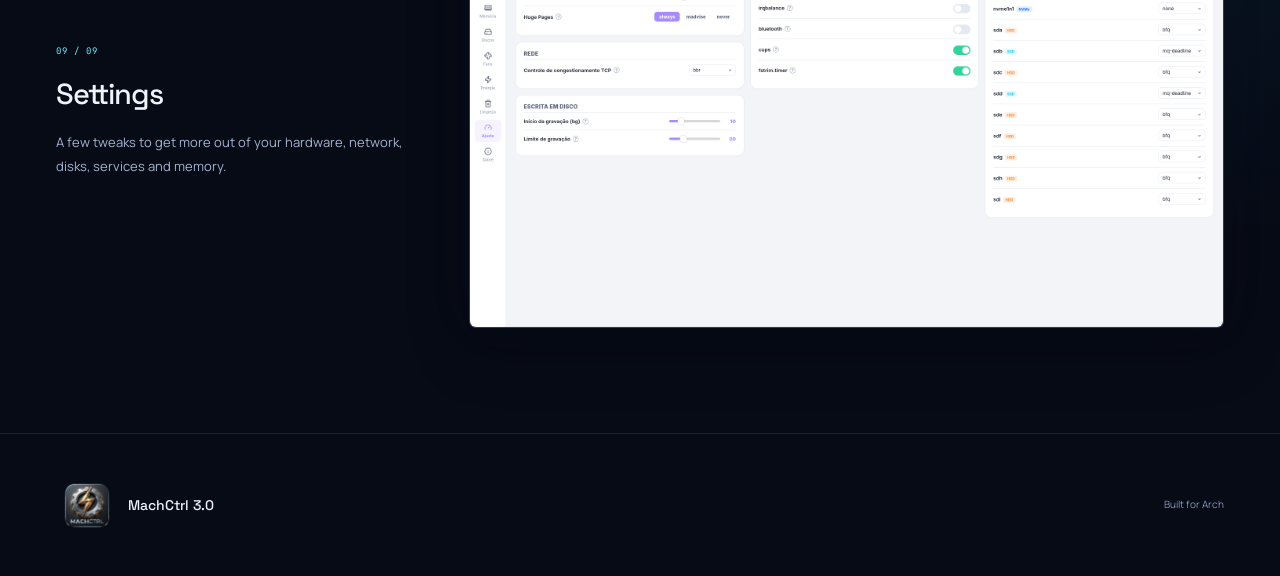
==== commit c44cc80e: "Update Windows download link in machctrl.html" ====
--- a/machctrl.html
+++ b/machctrl.html
@@ -39,7 +39,7 @@
         (sem sysinfo, sem Electron, sem WebView pesado — usa o WebKitGTK do próprio sistema).
       </p>
       <div class="mach-download">
-        <a id="windows-download" class="btn btn-primary" href="https://drive.google.com/file/d/1PmxlV7EgiUwdELdDH2Gy3bVV8JDAYyZg/view?usp=sharing" target="_blank" rel="noopener noreferrer">
+        <a id="windows-download" class="btn btn-primary" href="https://drive.google.com/file/d/1x2hFdzlX82MJhsPIFCG_HO-ddGS3Cyxx/view?usp=sharing" target="_blank" rel="noopener noreferrer">
           <svg class="line-icon" viewBox="0 0 24 24" aria-hidden="true"><path d="M3 5.5 10.5 4.5v7H3v-6Zm10-1.3L21 3v8.5h-8V4.2ZM3 14h7.5v7L3 20v-6Zm10 0h8v9l-8-1.2V14Z"/></svg>
           <span data-i18n="m_windows_download">Download para Windows</span>
           <svg class="line-icon" viewBox="0 0 24 24" aria-hidden="true"><path d="M12 3v12m-5-5 5 5 5-5M4 16v5h16v-5"/></svg>
